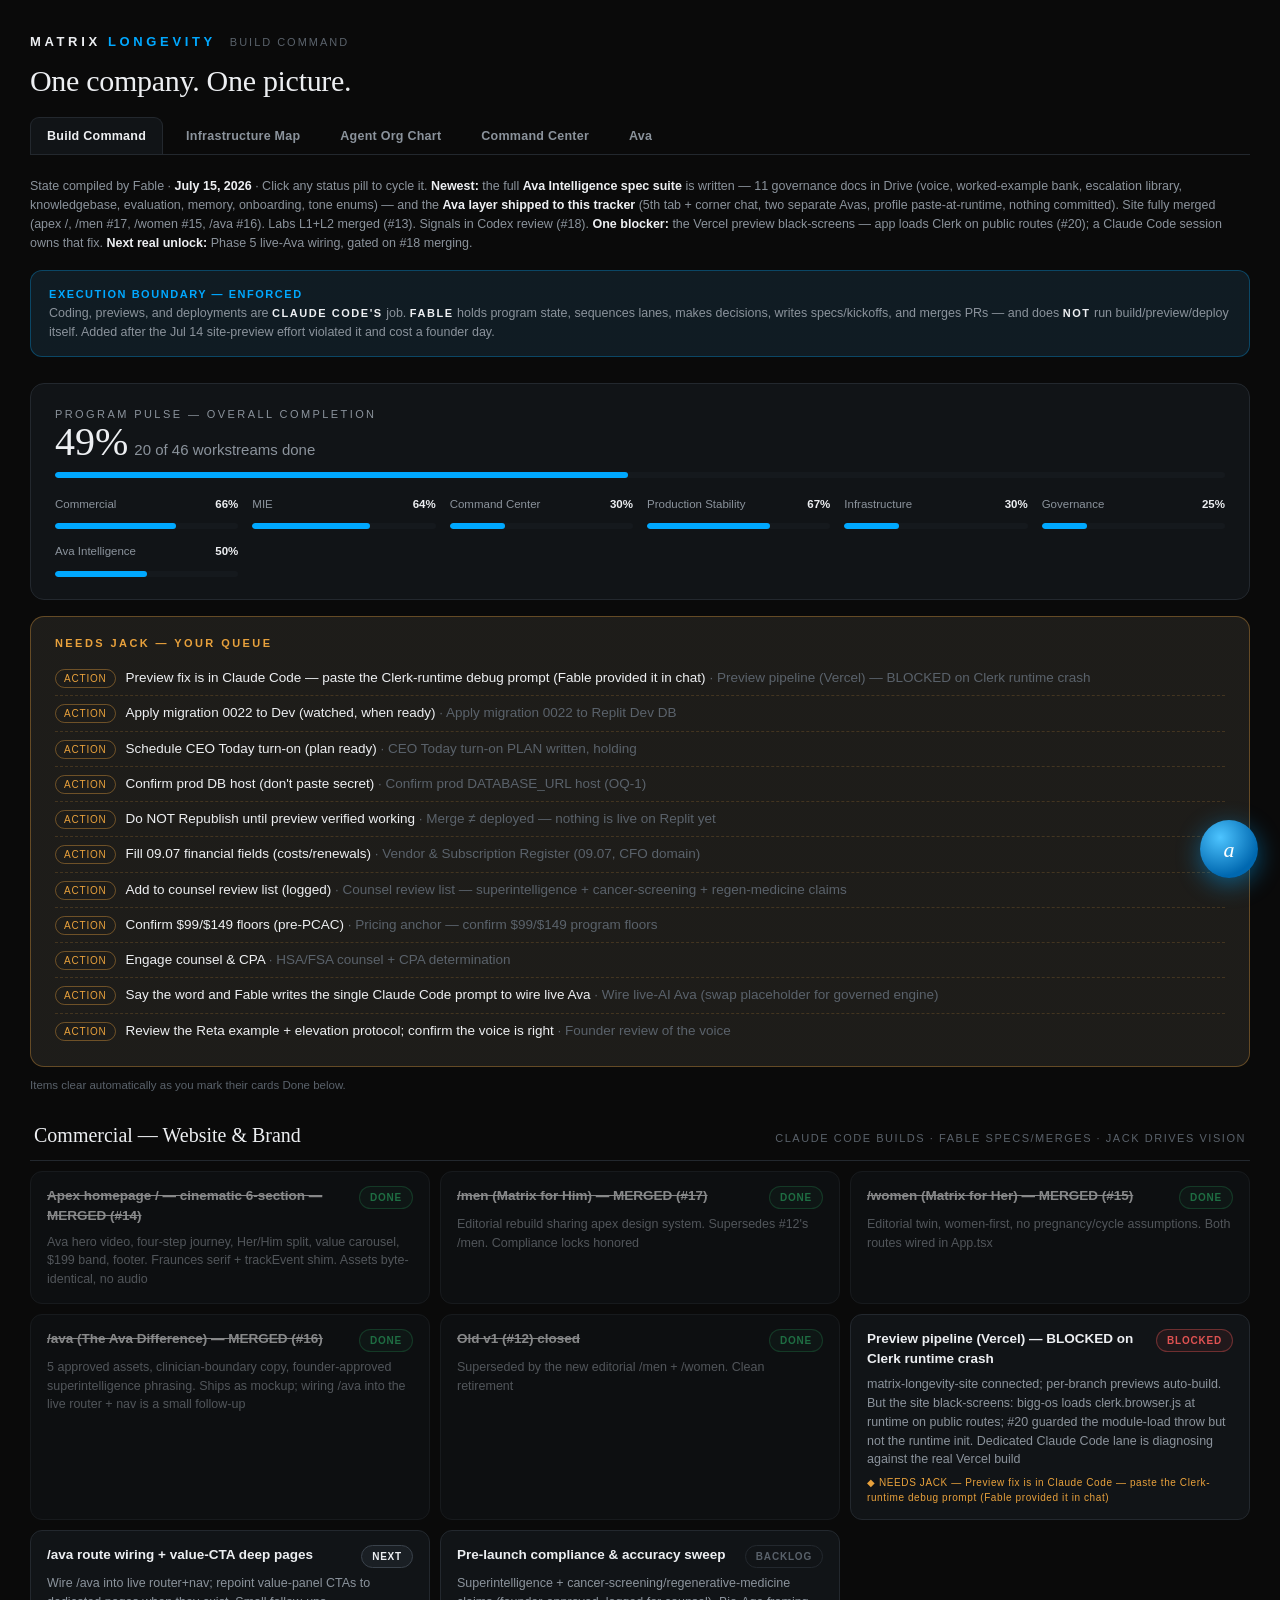
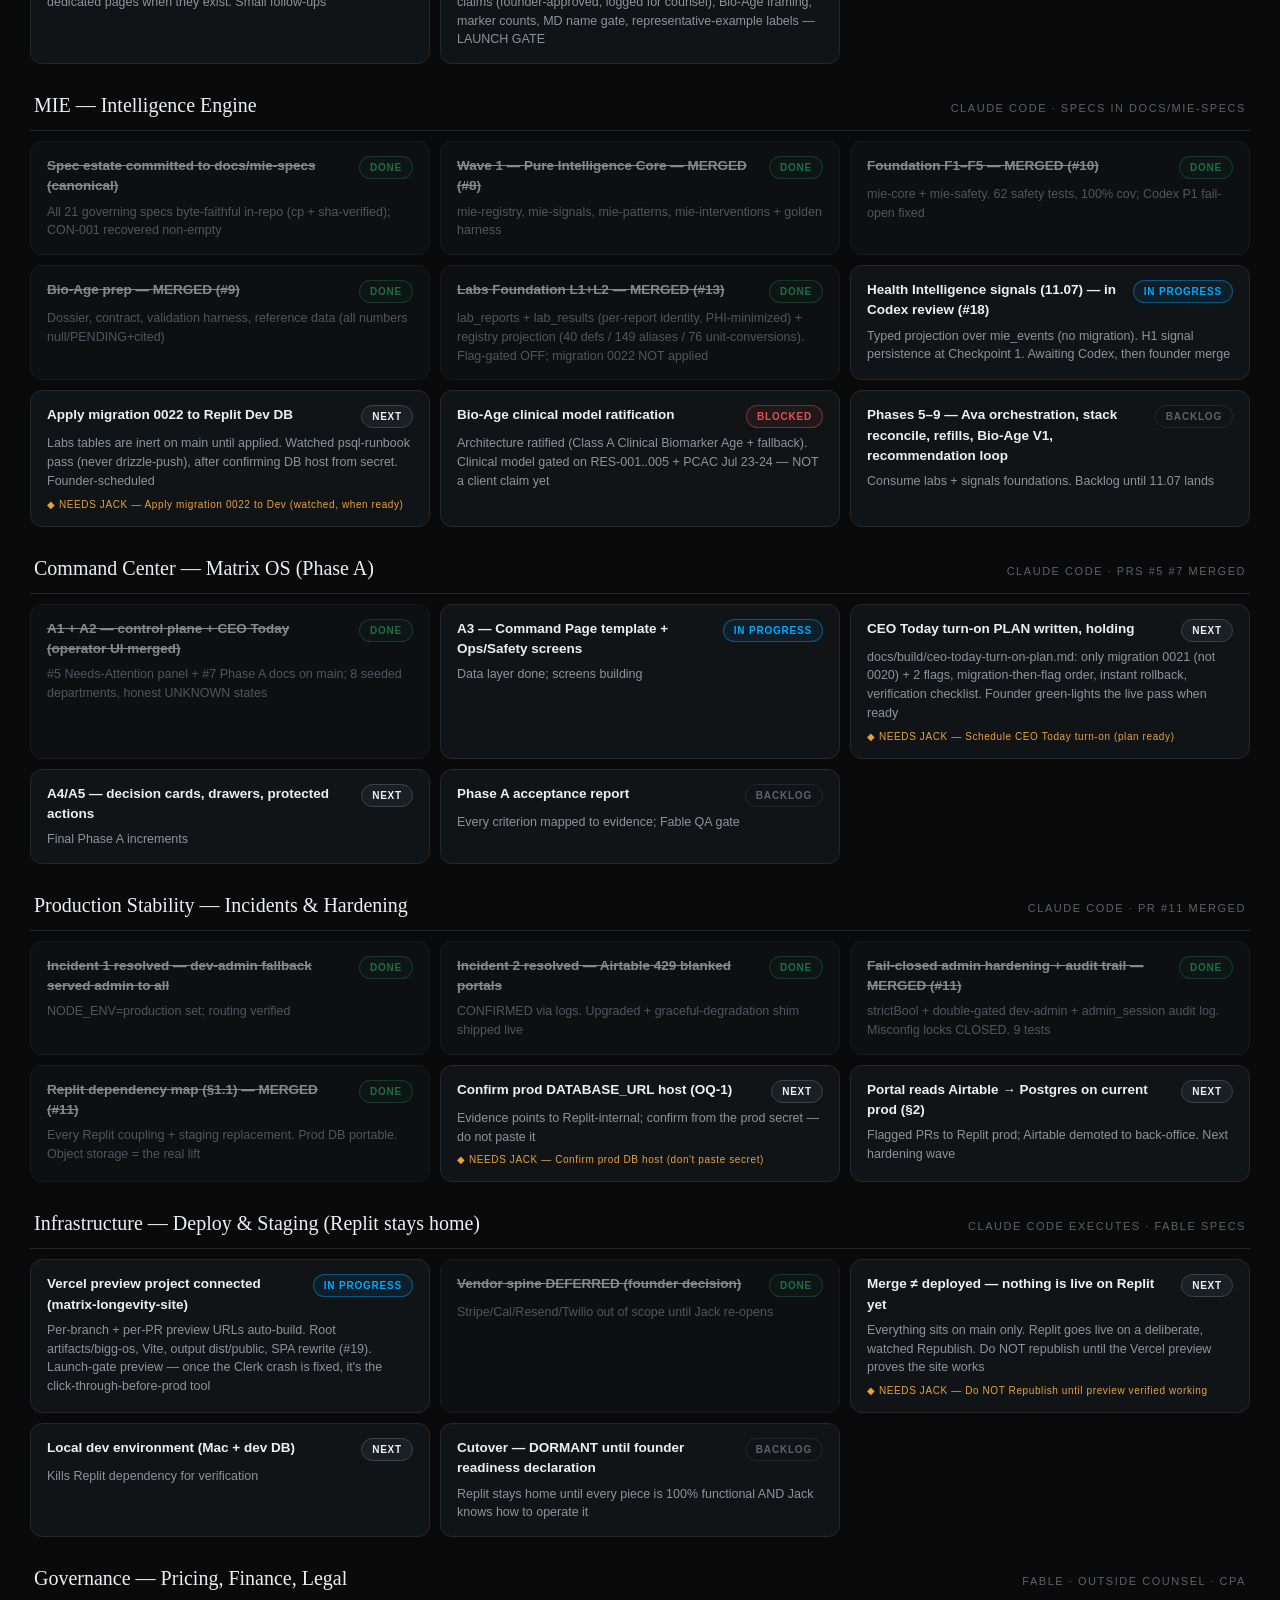
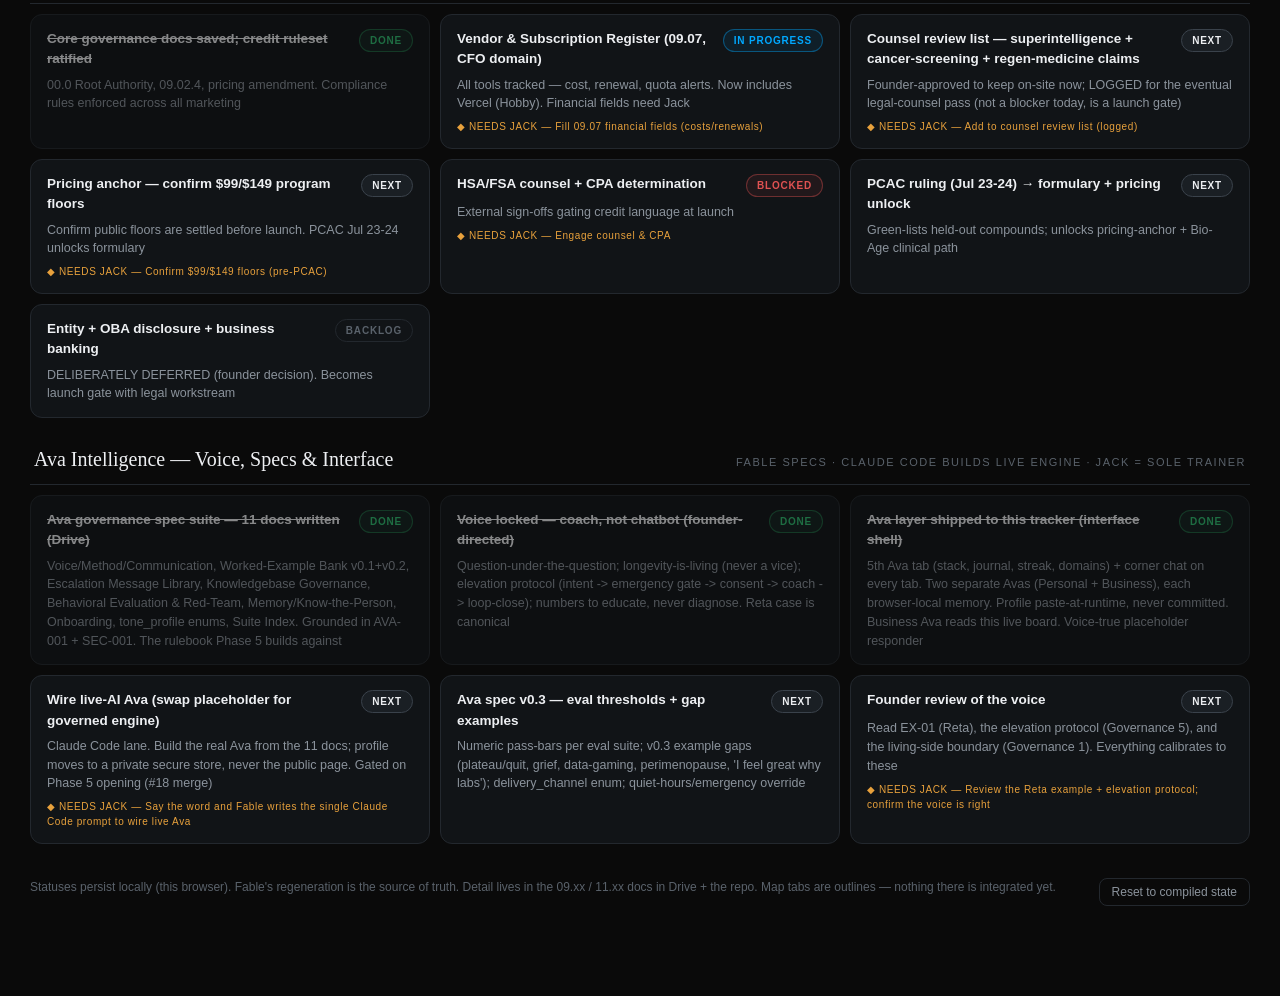
==== index.html @ e7ae1526 "Status refresh: update meta line to July 15 (Ava suite + Ava layer shipped, preview blocker, next un" ====
<!DOCTYPE html>
<html lang="en">
<head>
<meta charset="UTF-8">
<meta name="viewport" content="width=device-width, initial-scale=1.0">
<title>Matrix — Build Command</title>
<style>
  :root{
    --bg:#0A0A0A; --card:#111417; --card2:#15191d; --line:#23282e;
    --ink:#EDEFF2; --dim:#8B939C; --faint:#5A626B;
    --blue:#00A8FF; --green:#2FBF71; --amber:#E8A13C; --red:#E05252; --violet:#9B8CFF;
  }
  *{margin:0;padding:0;box-sizing:border-box}
  body{background:var(--bg);color:var(--ink);font-family:'Inter',-apple-system,'Helvetica Neue',sans-serif;font-size:14px;line-height:1.5;padding:32px 24px 90px}
  .wrap{max-width:1220px;margin:0 auto}
  .brand{display:flex;align-items:baseline;gap:14px;margin-bottom:6px}
  .brand .logo{font-weight:700;letter-spacing:.28em;font-size:13px}
  .brand .logo span{color:var(--blue)}
  .brand .sub{color:var(--faint);font-size:11px;letter-spacing:.18em;text-transform:uppercase}
  h1{font-family:Georgia,'Times New Roman',serif;font-weight:400;font-size:30px;letter-spacing:-.01em;margin:6px 0 14px}
  .tabs{display:flex;gap:6px;border-bottom:1px solid var(--line);margin-bottom:22px;flex-wrap:wrap}
  .tab{cursor:pointer;padding:9px 16px;font-size:12.5px;font-weight:600;letter-spacing:.02em;color:var(--dim);border:1px solid transparent;border-bottom:none;border-radius:9px 9px 0 0;user-select:none}
  .tab:hover{color:var(--ink)}
  .tab.active{color:var(--ink);background:var(--card);border-color:var(--line)}
  .view{display:none}
  .view.active{display:block}
  /* ---- build command (original) ---- */
  .meta{color:var(--dim);font-size:12.5px;margin-bottom:18px}
  .meta b{color:var(--ink);font-weight:600}
  .rule{background:linear-gradient(0deg,rgba(0,168,255,.05),rgba(0,168,255,.05)),var(--card);border:1px solid rgba(0,168,255,.3);border-radius:12px;padding:14px 18px;margin-bottom:26px;font-size:12.5px;color:var(--dim)}
  .rule b{color:var(--blue);text-transform:uppercase;letter-spacing:.14em;font-size:11px}
  .pulse{background:var(--card);border:1px solid var(--line);border-radius:14px;padding:22px 24px;margin-bottom:16px}
  .pulse-label{font-size:11px;letter-spacing:.22em;text-transform:uppercase;color:var(--dim)}
  .pulse-pct{font-family:Georgia,serif;font-size:40px;line-height:1}
  .pulse-pct small{font-size:15px;color:var(--dim);font-family:'Inter',sans-serif;margin-left:6px}
  .bar{height:6px;background:var(--card2);border-radius:99px;overflow:hidden;margin-top:10px}
  .bar i{display:block;height:100%;background:var(--blue);border-radius:99px;transition:width .5s ease}
  .lanebars{display:grid;grid-template-columns:repeat(auto-fit,minmax(160px,1fr));gap:14px;margin-top:18px}
  .lanebar .nm{font-size:11.5px;color:var(--dim);margin-bottom:6px;display:flex;justify-content:space-between}
  .lanebar .nm b{color:var(--ink);font-weight:600}
  .needs{background:linear-gradient(0deg,rgba(232,161,60,.06),rgba(232,161,60,.06)),var(--card);border:1px solid rgba(232,161,60,.35);border-radius:14px;padding:18px 24px;margin-bottom:28px}
  .needs h2{font-size:11px;letter-spacing:.22em;text-transform:uppercase;color:var(--amber);margin-bottom:10px}
  .needs ul{list-style:none}
  .needs li{padding:7px 0;border-bottom:1px dashed rgba(232,161,60,.18);display:flex;gap:10px;align-items:baseline;font-size:13.5px}
  .needs li:last-child{border-bottom:0}
  .needs li .tag{font-size:10px;letter-spacing:.08em;color:var(--amber);border:1px solid rgba(232,161,60,.4);border-radius:99px;padding:1px 8px;white-space:nowrap}
  .needs li.done-item{opacity:.35;text-decoration:line-through}
  .lane{margin-bottom:26px}
  .lane-head{display:flex;justify-content:space-between;align-items:baseline;padding:0 4px 10px;border-bottom:1px solid var(--line);margin-bottom:10px}
  .lane-head h2{font-family:Georgia,serif;font-weight:400;font-size:20px}
  .lane-head .own{font-size:11px;letter-spacing:.14em;text-transform:uppercase;color:var(--faint)}
  .items{display:grid;grid-template-columns:repeat(auto-fill,minmax(340px,1fr));gap:10px}
  .item{background:var(--card);border:1px solid var(--line);border-radius:12px;padding:14px 16px;display:flex;flex-direction:column;gap:6px;transition:border-color .2s}
  .item:hover{border-color:#2e353d}
  .item .row{display:flex;justify-content:space-between;gap:10px;align-items:flex-start}
  .item .t{font-weight:600;font-size:13.5px}
  .item .n{color:var(--dim);font-size:12.5px}
  .item.st-done{opacity:.55}
  .item.st-done .t{text-decoration:line-through}
  .pill{cursor:pointer;user-select:none;font-size:10px;font-weight:600;letter-spacing:.08em;text-transform:uppercase;border-radius:99px;padding:3px 10px;white-space:nowrap;border:1px solid transparent}
  .pill:hover{filter:brightness(1.25)}
  .p-done{color:var(--green);border-color:rgba(47,191,113,.4);background:rgba(47,191,113,.08)}
  .p-progress{color:var(--blue);border-color:rgba(0,168,255,.4);background:rgba(0,168,255,.08)}
  .p-blocked{color:var(--red);border-color:rgba(224,82,82,.4);background:rgba(224,82,82,.08)}
  .p-next{color:var(--ink);border-color:#3a424b;background:#1a1f24}
  .p-backlog{color:var(--faint);border-color:var(--line)}
  .jack{font-size:10px;color:var(--amber);letter-spacing:.06em}
  .hint{color:var(--faint);font-size:11.5px;margin:-18px 0 26px}
  /* ---- map tabs (node/org/cc) ---- */
  .legend{display:flex;gap:16px;flex-wrap:wrap;font-size:11px;color:var(--dim);margin-bottom:20px}
  .legend span{display:inline-flex;align-items:center;gap:6px}
  .dot{width:9px;height:9px;border-radius:99px;display:inline-block}
  .d-built{background:var(--green)} .d-progress{background:var(--blue)} .d-spec{background:var(--amber)} .d-planned{background:var(--faint)}
  .intro{color:var(--dim);font-size:12.5px;margin-bottom:20px;max-width:900px}
  .intro b{color:var(--ink)}
  .section{margin-bottom:26px}
  .section > h2{font-family:Georgia,serif;font-weight:400;font-size:18px;padding:0 2px 8px;border-bottom:1px solid var(--line);margin-bottom:12px;display:flex;justify-content:space-between;align-items:baseline}
  .section > h2 .cap{font-size:10.5px;letter-spacing:.16em;text-transform:uppercase;color:var(--faint);font-family:'Inter',sans-serif}
  .grid{display:grid;gap:10px}
  .g2{grid-template-columns:repeat(auto-fill,minmax(260px,1fr))}
  .g3{grid-template-columns:repeat(auto-fill,minmax(200px,1fr))}
  .g4{grid-template-columns:repeat(auto-fill,minmax(160px,1fr))}
  .node{background:var(--card);border:1px solid var(--line);border-radius:11px;padding:13px 15px;cursor:pointer;transition:border-color .15s,transform .05s;position:relative}
  .node:hover{border-color:#39424c}
  .node:active{transform:translateY(1px)}
  .node .nt{font-weight:600;font-size:13px;padding-right:16px}
  .node .nd{color:var(--dim);font-size:11.5px;margin-top:3px}
  .node .st{position:absolute;top:13px;right:13px;width:9px;height:9px;border-radius:99px}
  .node.b-built{border-left:3px solid var(--green)}
  .node.b-progress{border-left:3px solid var(--blue)}
  .node.b-spec{border-left:3px solid var(--amber)}
  .node.b-planned{border-left:3px solid var(--faint)}
  .flowarrow{text-align:center;color:var(--faint);font-size:18px;margin:2px 0 10px}
  .org-top{display:flex;flex-direction:column;align-items:center;gap:8px;margin-bottom:8px}
  .org-cols{display:grid;grid-template-columns:repeat(auto-fill,minmax(210px,1fr));gap:12px;margin-top:12px}
  .org-col{background:var(--card2);border:1px solid var(--line);border-radius:12px;padding:12px}
  .org-col h3{font-size:11px;letter-spacing:.12em;text-transform:uppercase;color:var(--blue);margin-bottom:10px;font-weight:700}
  .org-col .node{background:var(--card);margin-bottom:7px;padding:9px 11px}
  .org-col .node .nt{font-size:12px}
  .lead{border:1px solid rgba(0,168,255,.3) !important}
  .cc-grid{display:grid;grid-template-columns:repeat(auto-fill,minmax(280px,1fr));gap:12px}
  .cc-card{background:var(--card);border:1px solid var(--line);border-radius:12px;padding:16px;cursor:pointer;transition:border-color .15s}
  .cc-card:hover{border-color:#39424c}
  .cc-card h3{font-size:14px;font-weight:700;display:flex;justify-content:space-between;align-items:center}
  .cc-card .purpose{color:var(--dim);font-size:12px;margin:8px 0 10px}
  .cc-card ul{list-style:none;font-size:11.5px;color:var(--faint)}
  .cc-card li{padding:2px 0;padding-left:12px;position:relative}
  .cc-card li:before{content:"\203A";position:absolute;left:0;color:var(--blue)}
  .badge{font-size:9px;font-weight:700;letter-spacing:.06em;text-transform:uppercase;border-radius:99px;padding:2px 8px;white-space:nowrap}
  .bg-built{color:var(--green);background:rgba(47,191,113,.1);border:1px solid rgba(47,191,113,.35)}
  .bg-progress{color:var(--blue);background:rgba(0,168,255,.1);border:1px solid rgba(0,168,255,.35)}
  .bg-spec{color:var(--amber);background:rgba(232,161,60,.1);border:1px solid rgba(232,161,60,.35)}
  .bg-planned{color:var(--faint);background:transparent;border:1px solid var(--line)}
  .scrim{position:fixed;inset:0;background:rgba(0,0,0,.55);opacity:0;pointer-events:none;transition:opacity .2s;z-index:40}
  .scrim.open{opacity:1;pointer-events:auto}
  .drawer{position:fixed;top:0;right:0;height:100%;width:min(460px,92vw);background:#0e1216;border-left:1px solid var(--line);transform:translateX(100%);transition:transform .22s ease;z-index:50;padding:26px 26px 40px;overflow-y:auto}
  .drawer.open{transform:translateX(0)}
  .drawer .close{position:absolute;top:18px;right:20px;cursor:pointer;color:var(--dim);font-size:20px}
  .drawer .close:hover{color:var(--ink)}
  .drawer .dtitle{font-family:Georgia,serif;font-size:22px;margin:2px 0 10px;padding-right:30px}
  .drawer .drow{margin:14px 0}
  .drawer .dlabel{font-size:10px;letter-spacing:.16em;text-transform:uppercase;color:var(--faint);margin-bottom:4px}
  .drawer .dval{font-size:13px;color:var(--ink)}
  .drawer .dval.dim{color:var(--dim)}
  .foot{margin-top:34px;color:var(--faint);font-size:12px;display:flex;justify-content:space-between;flex-wrap:wrap;gap:10px}
  .foot button{background:none;border:1px solid var(--line);color:var(--dim);border-radius:8px;padding:6px 12px;cursor:pointer;font-size:12px}
  .foot button:hover{border-color:var(--red);color:var(--red)}
  @media (max-width:640px){ .items{grid-template-columns:1fr} h1{font-size:24px} .pulse-pct{font-size:30px} .tab{padding:8px 11px} }
  /* ================= AVA LAYER ================= */
  /* ava tab dashboard */
  .ava-wrap{max-width:1000px}
  .ava-hero{display:flex;gap:18px;align-items:center;background:linear-gradient(120deg,rgba(0,168,255,.08),rgba(155,140,255,.05)),var(--card);border:1px solid var(--line);border-radius:16px;padding:20px 22px;margin-bottom:18px}
  .ava-orb{width:56px;height:56px;border-radius:50%;background:radial-gradient(circle at 35% 30%,#4dc4ff,#0068b0 70%);box-shadow:0 0 24px rgba(0,168,255,.4);flex:0 0 auto;position:relative}
  .ava-orb:after{content:"";position:absolute;inset:0;border-radius:50%;box-shadow:inset 0 0 12px rgba(255,255,255,.35)}
  .ava-hero h2{font-family:Georgia,serif;font-weight:400;font-size:22px;margin-bottom:2px}
  .ava-hero p{color:var(--dim);font-size:12.5px;max-width:640px}
  .ava-modeswitch{display:inline-flex;background:var(--card2);border:1px solid var(--line);border-radius:99px;padding:3px;margin-bottom:20px}
  .ava-modeswitch button{background:none;border:0;color:var(--dim);font-size:12px;font-weight:600;padding:6px 16px;border-radius:99px;cursor:pointer;letter-spacing:.02em}
  .ava-modeswitch button.on{background:var(--blue);color:#04121c}
  .ava-modeswitch button.on.biz{background:var(--violet);color:#0d0a1f}
  .ava-grid{display:grid;grid-template-columns:1.3fr 1fr;gap:16px}
  @media (max-width:820px){.ava-grid{grid-template-columns:1fr}}
  .ava-card{background:var(--card);border:1px solid var(--line);border-radius:14px;padding:18px}
  .ava-card h3{font-size:11px;letter-spacing:.18em;text-transform:uppercase;color:var(--dim);margin-bottom:12px;display:flex;justify-content:space-between;align-items:center}
  .ava-card h3 button{background:none;border:1px solid var(--line);color:var(--dim);border-radius:7px;padding:3px 9px;font-size:10.5px;cursor:pointer}
  .ava-card h3 button:hover{border-color:var(--blue);color:var(--blue)}
  .stacklist{list-style:none;display:flex;flex-direction:column;gap:7px}
  .stacklist li{display:flex;justify-content:space-between;gap:10px;font-size:12.5px;padding:8px 10px;background:var(--card2);border-radius:8px}
  .stacklist li .nm{font-weight:600}
  .stacklist li .dz{color:var(--dim);font-size:11.5px}
  .emptyhint{color:var(--faint);font-size:12px;line-height:1.6}
  .domrow{display:flex;align-items:center;gap:10px;margin-bottom:9px}
  .domrow .dn{width:96px;font-size:11.5px;color:var(--dim)}
  .domrow .db{flex:1;height:7px;background:var(--card2);border-radius:99px;overflow:hidden}
  .domrow .db i{display:block;height:100%;border-radius:99px;background:linear-gradient(90deg,#00A8FF,#2FBF71)}
  .domrow .dv{width:34px;text-align:right;font-size:11px;color:var(--ink)}
  .streakwrap{display:flex;gap:8px;flex-wrap:wrap;margin-top:4px}
  .streakday{width:30px;height:30px;border-radius:8px;background:var(--card2);border:1px solid var(--line);display:flex;align-items:center;justify-content:center;font-size:10px;color:var(--faint);cursor:pointer;user-select:none}
  .streakday.hit{background:rgba(47,191,113,.18);border-color:rgba(47,191,113,.5);color:var(--green)}
  .timeline{list-style:none;display:flex;flex-direction:column;gap:0}
  .timeline li{padding:9px 0;border-bottom:1px dashed var(--line);font-size:12.5px;display:flex;gap:10px}
  .timeline li:last-child{border-bottom:0}
  .timeline li .tt{color:var(--faint);font-size:10.5px;white-space:nowrap;padding-top:2px;min-width:52px}
  .ava-note{background:linear-gradient(0deg,rgba(232,161,60,.06),rgba(232,161,60,.06)),var(--card);border:1px solid rgba(232,161,60,.3);border-radius:12px;padding:13px 16px;font-size:12px;color:var(--dim);margin-bottom:18px}
  .ava-note b{color:var(--amber);text-transform:uppercase;letter-spacing:.12em;font-size:10.5px}
  /* corner launcher + chat */
  .ava-fab{position:fixed;bottom:22px;right:22px;width:58px;height:58px;border-radius:50%;background:radial-gradient(circle at 35% 30%,#4dc4ff,#0068b0 70%);box-shadow:0 6px 24px rgba(0,168,255,.45);cursor:pointer;z-index:60;display:flex;align-items:center;justify-content:center;transition:transform .15s}
  .ava-fab:hover{transform:scale(1.06)}
  .ava-fab span{font-family:Georgia,serif;font-size:22px;color:#fff;font-style:italic}
  .ava-chat{position:fixed;bottom:92px;right:22px;width:min(400px,94vw);height:min(620px,80vh);background:#0e1216;border:1px solid var(--line);border-radius:16px;z-index:61;display:none;flex-direction:column;overflow:hidden;box-shadow:0 20px 60px rgba(0,0,0,.5)}
  .ava-chat.open{display:flex}
  .ava-chat-head{padding:13px 16px;border-bottom:1px solid var(--line);display:flex;align-items:center;gap:10px}
  .ava-chat-head .co{width:30px;height:30px;border-radius:50%;background:radial-gradient(circle at 35% 30%,#4dc4ff,#0068b0 70%);flex:0 0 auto}
  .ava-chat-head .ct{flex:1}
  .ava-chat-head .ct b{font-size:13px}
  .ava-chat-head .ct .cs{font-size:10.5px;color:var(--faint)}
  .ava-chat-head .cx{cursor:pointer;color:var(--dim);font-size:18px}
  .ava-chat-mode{display:flex;border-bottom:1px solid var(--line)}
  .ava-chat-mode button{flex:1;background:none;border:0;color:var(--dim);font-size:11px;font-weight:600;padding:8px;cursor:pointer;border-bottom:2px solid transparent}
  .ava-chat-mode button.on{color:var(--blue);border-bottom-color:var(--blue)}
  .ava-chat-mode button.on.biz{color:var(--violet);border-bottom-color:var(--violet)}
  .ava-msgs{flex:1;overflow-y:auto;padding:16px;display:flex;flex-direction:column;gap:12px}
  .msg{max-width:85%;padding:10px 13px;border-radius:13px;font-size:13px;line-height:1.5;white-space:pre-wrap}
  .msg.ava{background:var(--card);border:1px solid var(--line);align-self:flex-start;border-bottom-left-radius:4px}
  .msg.me{background:var(--blue);color:#04121c;align-self:flex-end;border-bottom-right-radius:4px}
  .msg.biz.ava{border-color:rgba(155,140,255,.3)}
  .ava-input{border-top:1px solid var(--line);padding:12px;display:flex;gap:8px}
  .ava-input textarea{flex:1;background:var(--card2);border:1px solid var(--line);border-radius:10px;color:var(--ink);font-family:inherit;font-size:13px;padding:9px 11px;resize:none;height:40px;max-height:120px}
  .ava-input textarea:focus{outline:none;border-color:var(--blue)}
  .ava-input button{background:var(--blue);color:#04121c;border:0;border-radius:10px;padding:0 16px;font-weight:600;cursor:pointer;font-size:13px}
  .ava-chat.biz .ava-input button{background:var(--violet);color:#0d0a1f}
  /* profile modal */
  .pmodal{position:fixed;inset:0;background:rgba(0,0,0,.6);z-index:70;display:none;align-items:center;justify-content:center;padding:20px}
  .pmodal.open{display:flex}
  .pmodal .box{background:#0e1216;border:1px solid var(--line);border-radius:16px;width:min(560px,96vw);max-height:88vh;overflow-y:auto;padding:24px}
  .pmodal h3{font-family:Georgia,serif;font-weight:400;font-size:20px;margin-bottom:6px}
  .pmodal p{color:var(--dim);font-size:12.5px;margin-bottom:14px}
  .pmodal textarea{width:100%;height:200px;background:var(--card2);border:1px solid var(--line);border-radius:10px;color:var(--ink);font-family:inherit;font-size:12.5px;padding:12px;resize:vertical}
  .pmodal textarea:focus{outline:none;border-color:var(--blue)}
  .pmodal .prow{display:flex;gap:8px;justify-content:flex-end;margin-top:14px}
  .pmodal .prow button{border-radius:9px;padding:8px 16px;font-size:12.5px;font-weight:600;cursor:pointer;border:1px solid var(--line);background:none;color:var(--dim)}
  .pmodal .prow button.save{background:var(--blue);color:#04121c;border-color:var(--blue)}
  .privacy{font-size:11px;color:var(--faint);margin-top:10px;line-height:1.5}
</style>
</head>
<body>
<div class="wrap">
  <div class="brand"><div class="logo">MATRIX <span>LONGEVITY</span></div><div class="sub">Build Command</div></div>
  <h1>One company. One picture.</h1>

  <div class="tabs">
    <div class="tab active" data-tab="build">Build Command</div>
    <div class="tab" data-tab="infra">Infrastructure Map</div>
    <div class="tab" data-tab="org">Agent Org Chart</div>
    <div class="tab" data-tab="cc">Command Center</div>
    <div class="tab" data-tab="ava">Ava</div>
  </div>

  <div class="legend" id="maplegend" style="display:none">
    <span><i class="dot d-built"></i> Built / Merged</span>
    <span><i class="dot d-progress"></i> In Progress</span>
    <span><i class="dot d-spec"></i> Spec'd, not built</span>
    <span><i class="dot d-planned"></i> Planned / Not started</span>
    <span style="color:var(--faint)">· click any box for detail</span>
  </div>

  <div class="view active" id="view-build">
    <div class="meta">State compiled by Fable · <b>July 15, 2026</b> · Click any status pill to cycle it. <b>Newest:</b> the full <b>Ava Intelligence spec suite</b> is written &#8212; 11 governance docs in Drive (voice, worked-example bank, escalation library, knowledgebase, evaluation, memory, onboarding, tone enums) &#8212; and the <b>Ava layer shipped to this tracker</b> (5th tab + corner chat, two separate Avas, profile paste-at-runtime, nothing committed). Site fully merged (apex /, /men #17, /women #15, /ava #16). Labs L1+L2 merged (#13). Signals in Codex review (#18). <b>One blocker:</b> the Vercel preview black-screens &#8212; app loads Clerk on public routes (#20); a Claude Code session owns that fix. <b>Next real unlock:</b> Phase 5 live-Ava wiring, gated on #18 merging.</div>

    <div class="rule"><b>Execution boundary &#8212; enforced</b><br>Coding, previews, and deployments are <b style="color:var(--ink)">Claude Code's</b> job. <b style="color:var(--ink)">Fable</b> holds program state, sequences lanes, makes decisions, writes specs/kickoffs, and merges PRs &#8212; and does <b style="color:var(--ink)">not</b> run build/preview/deploy itself. Added after the Jul 14 site-preview effort violated it and cost a founder day.</div>

    <div class="pulse">
      <div class="pulse-label">Program Pulse — Overall Completion</div>
      <div class="pulse-pct"><span id="pct">0</span>%<small id="counts"></small></div>
      <div class="bar"><i id="mainbar" style="width:0%"></i></div>
      <div class="lanebars" id="lanebars"></div>
    </div>

    <div class="needs">
      <h2>Needs Jack — your queue</h2>
      <ul id="needslist"></ul>
    </div>
    <div class="hint">Items clear automatically as you mark their cards Done below.</div>

    <div id="lanes"></div>
  </div>

  <div class="view" id="view-infra">
    <div class="intro">The Matrix Intelligence Engine, layer by layer. <b>Green = real and merged today.</b> The Data &amp; Infrastructure Foundation is built; the engine layers and modules light up as each build wave lands. Click any box for what it is, its status, and the PR/spec that governs it.</div>
    <div id="inframount"></div>
  </div>

  <div class="view" id="view-org">
    <div class="intro">The full agent hierarchy — Jack &#8594; Ava-CEO &#8594; domain agents &#8594; sub-agents — exactly as designed. <b>Almost none of the agents exist yet;</b> this is the target org. Where a foundation exists (labs, safety, command center), the box is marked accordingly. Everything else is Planned. Click any role for its charter and status.</div>
    <div id="orgmount"></div>
  </div>

  <div class="view" id="view-cc">
    <div class="intro">The planned Command Center views (BUILD-001 Phase 2). This is the <b>mock/goal gallery</b> — where we refine what each view should surface before it's built. Click a view to see its intended contents and status; we adjust these together.</div>
    <div id="ccmount"></div>
  </div>

  <div class="view" id="view-ava">
    <div class="ava-wrap">
      <div class="ava-hero">
        <div class="ava-orb"></div>
        <div>
          <h2 id="avaHeroHi">Hi — I'm Ava.</h2>
          <p id="avaHeroSub">Your longevity concierge and your business chief of staff — two separate minds, one interface. Paste in what you're taking and who you are, and I'll start tracking with you. Talk to me any time from the button in the corner.</p>
        </div>
      </div>

      <div class="ava-modeswitch" id="avaTabMode">
        <button class="on" data-m="personal" onclick="setAvaMode('personal')">Personal Ava</button>
        <button data-m="biz" onclick="setAvaMode('biz')">Business Ava</button>
      </div>

      <div class="ava-note"><b>Preview shell</b> &nbsp; This is the Ava interface, wired to a local voice preview so you can feel the shape of her. Live AI (the real governed Ava from the nine spec docs) is the next step and gets wired in Claude Code. <b style="color:var(--green)">Nothing you enter here is saved to the internet</b> — your profile and chats live only in this browser and are never committed to the repo.</div>

      <div class="ava-grid">
        <div>
          <div class="ava-card">
            <h3>My Stack <button onclick="openProfile()">Edit profile</button></h3>
            <ul class="stacklist" id="avaStack"></ul>
          </div>
          <div class="ava-card" style="margin-top:16px">
            <h3>Ava's Journal</h3>
            <ul class="timeline" id="avaJournal"></ul>
          </div>
        </div>
        <div>
          <div class="ava-card">
            <h3>This Week <span id="streakLabel" style="color:var(--faint);font-size:10px">morning walk</span></h3>
            <div class="streakwrap" id="avaStreak"></div>
            <div class="emptyhint" style="margin-top:10px">Tap a day when you get your morning sunlight walk in. Ava's watching the streak, not judging the gaps.</div>
          </div>
          <div class="ava-card" style="margin-top:16px">
            <h3>Healthspan Domains <span style="color:var(--faint);font-size:10px">illustrative</span></h3>
            <div id="avaDomains"></div>
            <div class="emptyhint" style="margin-top:8px">Placeholder shape — real domain scores come from the MIE engine (labs + signals) once Phase 5 is live.</div>
          </div>
        </div>
      </div>
    </div>
  </div>

  <div class="foot">
    <div>Statuses persist locally (this browser). Fable's regeneration is the source of truth. Detail lives in the 09.xx / 11.xx docs in Drive + the repo. Map tabs are outlines — nothing there is integrated yet.</div>
    <button onclick="if(confirm('Reset Build Command statuses to Fable\'s compiled state?')){localStorage.removeItem('mxbuild4');location.reload()}">Reset to compiled state</button>
  </div>
</div>

<div class="scrim" id="scrim" onclick="closeDrawer()"></div>
<div class="drawer" id="drawer">
  <div class="close" onclick="closeDrawer()">&times;</div>
  <div id="drawerbody"></div>
</div>

<!-- Ava corner launcher + chat -->
<div class="ava-fab" id="avaFab" onclick="toggleChat()"><span>a</span></div>
<div class="ava-chat" id="avaChat">
  <div class="ava-chat-head">
    <div class="co"></div>
    <div class="ct"><b>Ava</b><div class="cs" id="avaChatStatus">Personal · preview</div></div>
    <div class="cx" onclick="toggleChat()">&times;</div>
  </div>
  <div class="ava-chat-mode" id="avaChatMode">
    <button class="on" data-m="personal" onclick="setAvaMode('personal')">Personal</button>
    <button data-m="biz" onclick="setAvaMode('biz')">Business</button>
  </div>
  <div class="ava-msgs" id="avaMsgs"></div>
  <div class="ava-input">
    <textarea id="avaText" placeholder="Talk to Ava…" onkeydown="if(event.key==='Enter'&&!event.shiftKey){event.preventDefault();sendAva()}"></textarea>
    <button onclick="sendAva()">Send</button>
  </div>
</div>

<!-- Profile paste modal -->
<div class="pmodal" id="pmodal">
  <div class="box">
    <h3>Tell Ava about you</h3>
    <p>Paste anything — your current stack (peptides, meds, supplements with doses), your goals in your own words, your life (family, work, travel), how you're feeling. The more real, the better she tracks. Free text is fine; she'll read it.</p>
    <textarea id="profileText" placeholder="e.g. 5'11, 190lb, 41. Currently: retatrutide 4mg/wk, BPC-157 250mcg 2x/day, creatine 5g, vit D 5000iu. Goal: look and feel my best for my kids — not just the scale. Married, two young kids, travel ~1 week/month for work. Reta's been making me a bit lethargic. Sleep's been rough lately."></textarea>
    <div class="privacy">This stays in your browser only (localStorage). It is never sent anywhere or committed to GitHub. Clearing your browser data clears it. When live-AI Ava is wired in Claude Code, your profile will move to a private, secure store — never this public page.</div>
    <div class="prow">
      <button onclick="closeProfile()">Cancel</button>
      <button class="save" onclick="saveProfile()">Save to this browser</button>
    </div>
  </div>
</div>

<script>
/* ---------- tabs ---------- */
document.querySelectorAll('.tab').forEach(t=>t.onclick=()=>{
  document.querySelectorAll('.tab').forEach(x=>x.classList.remove('active'));
  document.querySelectorAll('.view').forEach(x=>x.classList.remove('active'));
  t.classList.add('active');
  document.getElementById('view-'+t.dataset.tab).classList.add('active');
  document.getElementById('maplegend').style.display = (t.dataset.tab==='build'||t.dataset.tab==='ava') ? 'none' : 'flex';
  if(t.dataset.tab==='ava') renderAvaTab();
});

/* ---------- shared drawer (map tabs) ---------- */
const SLBL={built:"Built / Merged",progress:"In Progress",spec:"Spec'd, not built",planned:"Planned / Not started"};
function openDrawer(o){
  document.getElementById('drawerbody').innerHTML =
    `<div class="dtitle">${o.t}</div>`+
    `<div class="drow"><div class="dlabel">Status</div><div class="dval"><span class="badge bg-${o.s}">${SLBL[o.s]}</span></div></div>`+
    `<div class="drow"><div class="dlabel">What it is</div><div class="dval dim">${o.what||'&#8212;'}</div></div>`+
    (o.gov?`<div class="drow"><div class="dlabel">Governed by / evidence</div><div class="dval dim">${o.gov}</div></div>`:'')+
    (o.deps?`<div class="drow"><div class="dlabel">Depends on</div><div class="dval dim">${o.deps}</div></div>`:'')+
    (o.note?`<div class="drow"><div class="dlabel">Note</div><div class="dval dim">${o.note}</div></div>`:'');
  document.getElementById('drawer').classList.add('open');
  document.getElementById('scrim').classList.add('open');
}
function closeDrawer(){document.getElementById('drawer').classList.remove('open');document.getElementById('scrim').classList.remove('open');}
function nodeEl(o){
  const d=document.createElement('div');
  d.className='node b-'+o.s;
  d.innerHTML=`<span class="st d-${o.s}"></span><div class="nt">${o.t}</div>`+(o.nd?`<div class="nd">${o.nd}</div>`:'');
  d.onclick=()=>openDrawer(o);
  return d;
}

/* ================= BUILD COMMAND (full lanes) ================= */
const DATA = [
 {lane:"Commercial — Website & Brand", owner:"Claude Code builds · Fable specs/merges · Jack drives vision", items:[
  {id:"c1",t:"Apex homepage / — cinematic 6-section — MERGED (#14)",n:"Ava hero video, four-step journey, Her/Him split, value carousel, $199 band, footer. Fraunces serif + trackEvent shim. Assets byte-identical, no audio",s:"done"},
  {id:"c2",t:"/men (Matrix for Him) — MERGED (#17)",n:"Editorial rebuild sharing apex design system. Supersedes #12's /men. Compliance locks honored",s:"done"},
  {id:"c3",t:"/women (Matrix for Her) — MERGED (#15)",n:"Editorial twin, women-first, no pregnancy/cycle assumptions. Both routes wired in App.tsx",s:"done"},
  {id:"c4",t:"/ava (The Ava Difference) — MERGED (#16)",n:"5 approved assets, clinician-boundary copy, founder-approved superintelligence phrasing. Ships as mockup; wiring /ava into the live router + nav is a small follow-up",s:"done"},
  {id:"c5",t:"Old v1 (#12) closed",n:"Superseded by the new editorial /men + /women. Clean retirement",s:"done"},
  {id:"c6",t:"Preview pipeline (Vercel) — BLOCKED on Clerk runtime crash",n:"matrix-longevity-site connected; per-branch previews auto-build. But the site black-screens: bigg-os loads clerk.browser.js at runtime on public routes; #20 guarded the module-load throw but not the runtime init. Dedicated Claude Code lane is diagnosing against the real Vercel build",s:"blocked",jack:"Preview fix is in Claude Code — paste the Clerk-runtime debug prompt (Fable provided it in chat)"},
  {id:"c7",t:"/ava route wiring + value-CTA deep pages",n:"Wire /ava into live router+nav; repoint value-panel CTAs to dedicated pages when they exist. Small follow-ups",s:"next"},
  {id:"c8",t:"Pre-launch compliance & accuracy sweep",n:"Superintelligence + cancer-screening/regenerative-medicine claims (founder-approved, logged for counsel), Bio-Age framing, marker counts, MD name gate, representative-example labels — LAUNCH GATE",s:"backlog"}
 ]},
 {lane:"MIE — Intelligence Engine", owner:"Claude Code · specs in docs/mie-specs", items:[
  {id:"m1",t:"Spec estate committed to docs/mie-specs (canonical)",n:"All 21 governing specs byte-faithful in-repo (cp + sha-verified); CON-001 recovered non-empty",s:"done"},
  {id:"m2",t:"Wave 1 — Pure Intelligence Core — MERGED (#8)",n:"mie-registry, mie-signals, mie-patterns, mie-interventions + golden harness",s:"done"},
  {id:"m3",t:"Foundation F1–F5 — MERGED (#10)",n:"mie-core + mie-safety. 62 safety tests, 100% cov; Codex P1 fail-open fixed",s:"done"},
  {id:"m4",t:"Bio-Age prep — MERGED (#9)",n:"Dossier, contract, validation harness, reference data (all numbers null/PENDING+cited)",s:"done"},
  {id:"m5",t:"Labs Foundation L1+L2 — MERGED (#13)",n:"lab_reports + lab_results (per-report identity, PHI-minimized) + registry projection (40 defs / 149 aliases / 76 unit-conversions). Flag-gated OFF; migration 0022 NOT applied",s:"done"},
  {id:"m6",t:"Health Intelligence signals (11.07) — in Codex review (#18)",n:"Typed projection over mie_events (no migration). H1 signal persistence at Checkpoint 1. Awaiting Codex, then founder merge",s:"progress"},
  {id:"m7",t:"Apply migration 0022 to Replit Dev DB",n:"Labs tables are inert on main until applied. Watched psql-runbook pass (never drizzle-push), after confirming DB host from secret. Founder-scheduled",s:"next",jack:"Apply migration 0022 to Dev (watched, when ready)"},
  {id:"m8",t:"Bio-Age clinical model ratification",n:"Architecture ratified (Class A Clinical Biomarker Age + fallback). Clinical model gated on RES-001..005 + PCAC Jul 23-24 — NOT a client claim yet",s:"blocked"},
  {id:"m9",t:"Phases 5–9 — Ava orchestration, stack reconcile, refills, Bio-Age V1, recommendation loop",n:"Consume labs + signals foundations. Backlog until 11.07 lands",s:"backlog"}
 ]},
 {lane:"Command Center — Matrix OS (Phase A)", owner:"Claude Code · PRs #5 #7 merged", items:[
  {id:"o1",t:"A1 + A2 — control plane + CEO Today (operator UI merged)",n:"#5 Needs-Attention panel + #7 Phase A docs on main; 8 seeded departments, honest UNKNOWN states",s:"done"},
  {id:"o2",t:"A3 — Command Page template + Ops/Safety screens",n:"Data layer done; screens building",s:"progress"},
  {id:"o3",t:"CEO Today turn-on PLAN written, holding",n:"docs/build/ceo-today-turn-on-plan.md: only migration 0021 (not 0020) + 2 flags, migration-then-flag order, instant rollback, verification checklist. Founder green-lights the live pass when ready",s:"next",jack:"Schedule CEO Today turn-on (plan ready)"},
  {id:"o4",t:"A4/A5 — decision cards, drawers, protected actions",n:"Final Phase A increments",s:"next"},
  {id:"o5",t:"Phase A acceptance report",n:"Every criterion mapped to evidence; Fable QA gate",s:"backlog"}
 ]},
 {lane:"Production Stability — Incidents & Hardening", owner:"Claude Code · PR #11 merged", items:[
  {id:"p1",t:"Incident 1 resolved — dev-admin fallback served admin to all",n:"NODE_ENV=production set; routing verified",s:"done"},
  {id:"p2",t:"Incident 2 resolved — Airtable 429 blanked portals",n:"CONFIRMED via logs. Upgraded + graceful-degradation shim shipped live",s:"done"},
  {id:"p3",t:"Fail-closed admin hardening + audit trail — MERGED (#11)",n:"strictBool + double-gated dev-admin + admin_session audit log. Misconfig locks CLOSED. 9 tests",s:"done"},
  {id:"p4",t:"Replit dependency map (§1.1) — MERGED (#11)",n:"Every Replit coupling + staging replacement. Prod DB portable. Object storage = the real lift",s:"done"},
  {id:"p5",t:"Confirm prod DATABASE_URL host (OQ-1)",n:"Evidence points to Replit-internal; confirm from the prod secret — do not paste it",s:"next",jack:"Confirm prod DB host (don't paste secret)"},
  {id:"p6",t:"Portal reads Airtable → Postgres on current prod (§2)",n:"Flagged PRs to Replit prod; Airtable demoted to back-office. Next hardening wave",s:"next"}
 ]},
 {lane:"Infrastructure — Deploy & Staging (Replit stays home)", owner:"Claude Code executes · Fable specs", items:[
  {id:"i1",t:"Vercel preview project connected (matrix-longevity-site)",n:"Per-branch + per-PR preview URLs auto-build. Root artifacts/bigg-os, Vite, output dist/public, SPA rewrite (#19). Launch-gate preview — once the Clerk crash is fixed, it's the click-through-before-prod tool",s:"progress"},
  {id:"i2",t:"Vendor spine DEFERRED (founder decision)",n:"Stripe/Cal/Resend/Twilio out of scope until Jack re-opens",s:"done"},
  {id:"i3",t:"Merge ≠ deployed — nothing is live on Replit yet",n:"Everything sits on main only. Replit goes live on a deliberate, watched Republish. Do NOT republish until the Vercel preview proves the site works",s:"next",jack:"Do NOT Republish until preview verified working"},
  {id:"i4",t:"Local dev environment (Mac + dev DB)",n:"Kills Replit dependency for verification",s:"next"},
  {id:"i5",t:"Cutover — DORMANT until founder readiness declaration",n:"Replit stays home until every piece is 100% functional AND Jack knows how to operate it",s:"backlog"}
 ]},
 {lane:"Governance — Pricing, Finance, Legal", owner:"Fable · outside counsel · CPA", items:[
  {id:"g1",t:"Core governance docs saved; credit ruleset ratified",n:"00.0 Root Authority, 09.02.4, pricing amendment. Compliance rules enforced across all marketing",s:"done"},
  {id:"g2",t:"Vendor & Subscription Register (09.07, CFO domain)",n:"All tools tracked — cost, renewal, quota alerts. Now includes Vercel (Hobby). Financial fields need Jack",s:"progress",jack:"Fill 09.07 financial fields (costs/renewals)"},
  {id:"g3",t:"Counsel review list — superintelligence + cancer-screening + regen-medicine claims",n:"Founder-approved to keep on-site now; LOGGED for the eventual legal-counsel pass (not a blocker today, is a launch gate)",s:"next",jack:"Add to counsel review list (logged)"},
  {id:"g4",t:"Pricing anchor — confirm $99/$149 program floors",n:"Confirm public floors are settled before launch. PCAC Jul 23-24 unlocks formulary",s:"next",jack:"Confirm $99/$149 floors (pre-PCAC)"},
  {id:"g5",t:"HSA/FSA counsel + CPA determination",n:"External sign-offs gating credit language at launch",s:"blocked",jack:"Engage counsel & CPA"},
  {id:"g6",t:"PCAC ruling (Jul 23-24) → formulary + pricing unlock",n:"Green-lists held-out compounds; unlocks pricing-anchor + Bio-Age clinical path",s:"next"},
  {id:"g7",t:"Entity + OBA disclosure + business banking",n:"DELIBERATELY DEFERRED (founder decision). Becomes launch gate with legal workstream",s:"backlog"}
 ]},
 {lane:"Ava Intelligence — Voice, Specs & Interface", owner:"Fable specs · Claude Code builds live engine · Jack = sole trainer", items:[
  {id:"a1",t:"Ava governance spec suite — 11 docs written (Drive)",n:"Voice/Method/Communication, Worked-Example Bank v0.1+v0.2, Escalation Message Library, Knowledgebase Governance, Behavioral Evaluation & Red-Team, Memory/Know-the-Person, Onboarding, tone_profile enums, Suite Index. Grounded in AVA-001 + SEC-001. The rulebook Phase 5 builds against",s:"done"},
  {id:"a2",t:"Voice locked — coach, not chatbot (founder-directed)",n:"Question-under-the-question; longevity-is-living (never a vice); elevation protocol (intent -> emergency gate -> consent -> coach -> loop-close); numbers to educate, never diagnose. Reta case is canonical",s:"done"},
  {id:"a3",t:"Ava layer shipped to this tracker (interface shell)",n:"5th Ava tab (stack, journal, streak, domains) + corner chat on every tab. Two separate Avas (Personal + Business), each browser-local memory. Profile paste-at-runtime, never committed. Business Ava reads this live board. Voice-true placeholder responder",s:"done"},
  {id:"a4",t:"Wire live-AI Ava (swap placeholder for governed engine)",n:"Claude Code lane. Build the real Ava from the 11 docs; profile moves to a private secure store, never the public page. Gated on Phase 5 opening (#18 merge)",s:"next",jack:"Say the word and Fable writes the single Claude Code prompt to wire live Ava"},
  {id:"a5",t:"Ava spec v0.3 — eval thresholds + gap examples",n:"Numeric pass-bars per eval suite; v0.3 example gaps (plateau/quit, grief, data-gaming, perimenopause, 'I feel great why labs'); delivery_channel enum; quiet-hours/emergency override",s:"next"},
  {id:"a6",t:"Founder review of the voice",n:"Read EX-01 (Reta), the elevation protocol (Governance 5), and the living-side boundary (Governance 1). Everything calibrates to these",s:"next",jack:"Review the Reta example + elevation protocol; confirm the voice is right"}
 ]}
];
const ORDER=["backlog","next","progress","blocked","done"];
const LBL={done:"Done",progress:"In Progress",blocked:"Blocked",next:"Next",backlog:"Backlog"};
const CLS={done:"p-done",progress:"p-progress",blocked:"p-blocked",next:"p-next",backlog:"p-backlog"};
const WEIGHT={done:1,progress:.5,blocked:.25,next:0,backlog:0};
let saved={}; try{saved=JSON.parse(localStorage.getItem("mxbuild4")||"{}")}catch(e){}
DATA.forEach(l=>l.items.forEach(it=>{ if(saved[it.id]) it.s=saved[it.id]; }));
function persist(){ const o={}; DATA.forEach(l=>l.items.forEach(it=>o[it.id]=it.s)); try{localStorage.setItem("mxbuild4",JSON.stringify(o))}catch(e){} }
function cycle(id){
  DATA.forEach(l=>l.items.forEach(it=>{ if(it.id===id){ it.s=ORDER[(ORDER.indexOf(it.s)+1)%ORDER.length]; }}));
  persist(); render();
}
function render(){
  let total=0,score=0,doneCt=0; const laneStats=[];
  DATA.forEach(l=>{ let t=0,s=0; l.items.forEach(it=>{t++;s+=WEIGHT[it.s]; if(it.s==="done")doneCt++;}); total+=t;score+=s; laneStats.push({n:l.lane.split(" — ")[0],pct:Math.round(100*s/t)}); });
  const pct=Math.round(100*score/total);
  document.getElementById("pct").textContent=pct;
  document.getElementById("mainbar").style.width=pct+"%";
  document.getElementById("counts").textContent=doneCt+" of "+total+" workstreams done";
  document.getElementById("lanebars").innerHTML=laneStats.map(x=>`<div class="lanebar"><div class="nm"><span>${x.n}</span><b>${x.pct}%</b></div><div class="bar"><i style="width:${x.pct}%"></i></div></div>`).join("");
  const needs=[];
  DATA.forEach(l=>l.items.forEach(it=>{ if(it.jack) needs.push(it); }));
  document.getElementById("needslist").innerHTML=needs.map(it=>`<li class="${it.s==='done'?'done-item':''}"><span class="tag">${it.s==='done'?'CLEARED':'ACTION'}</span><span>${it.jack} <span style="color:var(--faint)">· ${it.t}</span></span></li>`).join("");
  document.getElementById("lanes").innerHTML=DATA.map(l=>`
    <div class="lane">
      <div class="lane-head"><h2>${l.lane}</h2><div class="own">${l.owner}</div></div>
      <div class="items">${l.items.map(it=>`
        <div class="item st-${it.s}">
          <div class="row"><div class="t">${it.t}</div><div class="pill ${CLS[it.s]}" onclick="cycle('${it.id}')">${LBL[it.s]}</div></div>
          <div class="n">${it.n}</div>
          ${it.jack?`<div class="jack">◆ NEEDS JACK — ${it.jack}</div>`:""}
        </div>`).join("")}
      </div>
    </div>`).join("");
}
render();

/* ================= INFRASTRUCTURE MAP ================= */
const INFRA=[
 {h:"Who We Serve",cap:"audience",cols:"g4",items:[
  {t:"Clients",s:"built",what:"Individuals optimizing healthspan. Client portal exists today (Replit product)."},
  {t:"Executives",s:"planned",what:"High performers managing health as a strategic asset. Positioning, not a built surface."},
  {t:"Concierge Members",s:"spec",what:"White-glove tier with dedicated team + Ava. Matrix Private — future premium tier."},
  {t:"Partners & Providers",s:"planned",what:"Clinics, labs, specialists, data partners. External-partner integrations not built."}
 ]},
 {h:"Matrix Intelligence Engine — 5 Layers",cap:"the engine",cols:"g3",items:[
  {t:"Data Ingestion Layer",s:"progress",what:"Labs, wearables, questionnaires, lifestyle, protocol logs.",gov:"Labs ingestion L1+L2 merged (#13); wearables/questionnaires not built",deps:"registry, lab spine"},
  {t:"Intelligence Layer",s:"progress",what:"AI scoring, pattern recognition, trend/risk, optimization.",gov:"Wave 1 engines merged (#8); signals #18 in review; scoring not wired"},
  {t:"Decision & Automation Layer",s:"spec",what:"Protocol adjustments, smart recs, alerts/escalations, task automation, workflow triggers.",gov:"command_actions backbone exists (#1); automation not built",deps:"Intelligence Layer"},
  {t:"Communication Layer",s:"spec",what:"Ava conversations, client/team notifications, education delivery, 2-way messaging.",gov:"MIE-AVA-001; Phase 5 not started",deps:"messaging vendor (deferred)"},
  {t:"Experience Layer",s:"progress",what:"Client dashboard, mobile app, Ava interface, reports, resource library.",gov:"Client dashboard exists; Ava interface not built; mobile app not started"}
 ]},
 {h:"Core Platform Modules",cap:"modules",cols:"g3",items:[
  {t:"Client Portal",s:"built",what:"Overview, health timeline, protocols/stack, lab results, goals. Pre-existing Replit product.",gov:"Replit product line (#2 reconciled)"},
  {t:"Ava AI Concierge",s:"spec",what:"Daily check-ins, protocol insights, lab explanations, coaching, proactive outreach.",gov:"MIE-AVA-001; scaffolding files exist (ava-knowledge-base.tsx, ava-escalations.tsx), engine not built"},
  {t:"Command Center",s:"progress",what:"Client oversight, health alerts, protocol mgmt, team collab, automation hub.",gov:"Operator UI #5 + CEO Today #7 merged; most views planned (see Command Center tab)"},
  {t:"Protocol Engine",s:"spec",what:"Stack builder, dosing logic, cycle mgmt, adjustments, history.",gov:"MIE-PRO-001; protocol-builder.tsx exists as UI; governed engine not built"},
  {t:"Labs & Biomarkers",s:"built",what:"Upload & parse, AI analysis, trend tracking, reference ranges, action items.",gov:"L1+L2 spine merged (#13); AI analysis layer next"},
  {t:"Education Hub",s:"progress",what:"Longevity library, protocol education, video, guides/FAQs.",gov:"education.tsx / education-library-manager.tsx exist; content governance pending"}
 ]},
 {h:"Data & Infrastructure Foundation",cap:"the plumbing — real",cols:"g3",items:[
  {t:"PostgreSQL Database",s:"built",what:"Clients, protocols, labs, users, logs, metrics. Replit-managed Postgres, canonical.",gov:"Merged #1/#2; schema on main"},
  {t:"Object Storage",s:"built",what:"Secure storage for labs, docs, images, reports. GCS via Replit sidecar.",gov:"Live; R2-adapter is the migration lift (dependency map #11)"},
  {t:"Background Workers",s:"built",what:"Data processing, lab parsing, notifications, automation tasks. Outbox + claim fencing.",gov:"MIE Phase 1 nervous system (#1)"},
  {t:"Scheduler / Cron",s:"built",what:"Time-based jobs: reminders, check-ins, reports, cleanups.",gov:"Internal scheduler trigger (#1)"},
  {t:"Audit & Logging",s:"built",what:"Audit trails, system logs, change history. Append-only.",gov:"audit_events (#1) + admin audit (#11)"},
  {t:"Security & Compliance",s:"progress",what:"HIPAA-ready posture, encryption, role-based access.",gov:"Fail-closed admin hardening merged (#11); full compliance is a launch workstream"}
 ]},
 {h:"Integrations",cap:"external",cols:"g4",items:[
  {t:"Clerk — Auth",s:"built",what:"Authentication. Live. (Also the current cause of the preview black-screen on public routes.)"},
  {t:"Airtable — Operational DB",s:"built",what:"Live; being demoted to back-office as portal reads move to Postgres.",gov:"429 incident graceful-degradation shim shipped"},
  {t:"PostgreSQL — Relational DB",s:"built",what:"Canonical relational store."},
  {t:"Replit — Hosting",s:"built",what:"Production host. Stays home until founder readiness declaration."},
  {t:"Vercel — Preview",s:"progress",what:"Per-branch marketing-site previews. Added today; blocked on Clerk runtime crash."},
  {t:"SendGrid — Email",s:"planned",what:"Vendor spine deferred (founder decision)."},
  {t:"Twilio — SMS/Voice",s:"planned",what:"Vendor spine deferred."},
  {t:"Stripe — Payments",s:"planned",what:"Vendor spine deferred; gated on entity/OBA."},
  {t:"Google Cloud — Infra",s:"progress",what:"Object storage via Replit GCS sidecar; broader GCP not adopted."}
 ]}
];
(function(){
 const m=document.getElementById('inframount');
 INFRA.forEach(sec=>{
  const s=document.createElement('div');s.className='section';
  s.innerHTML=`<h2>${sec.h}<span class="cap">${sec.cap}</span></h2>`;
  const g=document.createElement('div');g.className='grid '+sec.cols;
  sec.items.forEach(o=>g.appendChild(nodeEl(o)));
  s.appendChild(g);m.appendChild(s);
 });
})();

/* ================= AGENT ORG CHART ================= */
const ORG_TOP=[
 {t:"Jack Burke — Founder / CEO",s:"built",what:"Final decision authority. You.",lead:true},
 {t:"Ava-CEO AI — Chief Executive Agent",s:"spec",what:"Strategic synthesis, delegation, execution oversight, cross-domain intelligence. Reports directly to Jack. Bounded authority: cannot prescribe/diagnose, move money, alter legal structure, deploy code, or modify the machine.",gov:"MIE-AVA-001 + org chart v1.0; Phase 5, not built",lead:true}
];
const ORG_COLS=[
 {h:"Executive Office",items:[
  {t:"Chief of Staff Agent",s:"progress",what:"Executive synthesis, priorities/OKRs, decision tracking, reporting.",gov:"CEO Today / Command Center is the first surface of this (#5/#7)"},
  {t:"Exec Calendar & Scheduling",s:"planned"},{t:"Executive Communications",s:"planned"},
  {t:"Priorities & OKR Mgmt",s:"planned"},{t:"Decision Tracking",s:"progress",what:"decisions/approvals canonical tables specced (#7)."},
  {t:"Executive Reporting",s:"planned"},{t:"Meeting Prep",s:"planned"},{t:"Follow-Up & Commitments",s:"planned"}
 ]},
 {h:"Operations",items:[
  {t:"COO Agent",s:"planned"},{t:"Onboarding Agent",s:"planned"},{t:"Client Lifecycle Agent",s:"planned"},
  {t:"Client Success Agent",s:"planned"},{t:"Check-In Workflow Agent",s:"planned"},{t:"Ongoing Mgmt Agent",s:"planned"},{t:"Operations Quality Agent",s:"planned"}
 ]},
 {h:"Health Intelligence & Care",items:[
  {t:"Chief Health Intelligence Agent",s:"progress",what:"The MIE health core. Foundation merged.",gov:"HIE-002 signals + safety engine"},
  {t:"Safety Agent",s:"built",what:"Safety classification + escalation.",gov:"mie-safety merged (#10), 62 tests"},
  {t:"Lab Intake Agent",s:"built",what:"Per-report lab ingestion.",gov:"Labs L1 merged (#13)"},
  {t:"Lab Intelligence Agent",s:"progress",what:"Biomarker analysis over the lab spine.",gov:"L2 projection merged; analysis next"},
  {t:"Longitudinal Biomarker Agent",s:"spec"},{t:"Protocol Library / Review Agents",s:"spec",gov:"MIE-PRO-001"},
  {t:"Progress Intelligence Agent",s:"progress",gov:"signals #18"},{t:"Adherence Agent",s:"spec"},
  {t:"Biological Age Agent",s:"spec",what:"Bio-Age scoring.",gov:"Bio-Age prep merged (#9); clinical model gated"},
  {t:"Nutrition / Fitness Intelligence Agents",s:"planned"},{t:"AI Health Orchestrator Agent",s:"spec",gov:"Phase 5"}
 ]},
 {h:"Revenue",items:[
  {t:"CRO Agent",s:"planned"},{t:"Lead Qualification Agent",s:"planned"},{t:"Pipeline Agent",s:"planned"},
  {t:"Sales Follow-Up Agent",s:"planned"},{t:"Meeting Intelligence Agent",s:"planned"},{t:"Retention Risk Agent",s:"planned"},{t:"Expansion Agent",s:"planned"}
 ]},
 {h:"Growth & Brand",items:[
  {t:"Growth Executive Agent",s:"planned"},{t:"Content Strategy Agent",s:"planned"},{t:"Trend Intelligence Agent",s:"planned"},
  {t:"Social Publishing Agent",s:"planned"},{t:"Creative Production Agent",s:"planned"},{t:"Growth Analytics Agent",s:"planned"},{t:"Partnership Agent",s:"planned"}
 ]},
 {h:"Finance",items:[
  {t:"CFO Agent",s:"progress",what:"Vendor & subscription register is the first CFO-domain artifact.",gov:"09.07 register in progress"},
  {t:"Cash / Billing / Receivables / Payables Agents",s:"planned"},{t:"Forecast Agent",s:"planned"},
  {t:"Unit Economics Agent",s:"planned"},{t:"Financial Reporting Agent",s:"planned"},{t:"Budgeting Agent",s:"planned"}
 ]},
 {h:"Supply & Fulfillment",items:[
  {t:"Supply Chain Agent",s:"planned"},{t:"Inventory Agent",s:"planned"},{t:"Demand Forecast Agent",s:"planned"},
  {t:"Refill Intelligence Agent",s:"spec",what:"Refill forecasting.",gov:"BUILD-001 Phase 7"},{t:"Order/Shipment/Vendor/Procurement Agents",s:"planned"}
 ]},
 {h:"Legal & Compliance",items:[
  {t:"Legal & Compliance Agent",s:"planned"},{t:"Compliance Monitoring Agent",s:"planned"},{t:"Regulation Intelligence Agent",s:"planned"},
  {t:"Policy / Contract / Legal Research Agents",s:"planned"},{t:"Risk & Audit Agent",s:"progress",gov:"admin audit trail (#11)"},{t:"Disclosure Mgmt Agent",s:"planned"}
 ]},
 {h:"Technology, Data & AI / ME",items:[
  {t:"CTO / ME Executive Agent",s:"planned"},{t:"ME Orchestration Agent",s:"spec"},{t:"Data Quality Agent",s:"planned"},
  {t:"Identity Resolution Agent",s:"built",what:"One-client-one-identity resolver.",gov:"mie-core F2 merged (#10)"},
  {t:"Integration Agent",s:"planned"},{t:"Reliability Agent",s:"planned"},{t:"Security Agent",s:"progress",gov:"hardening #11"},
  {t:"Agent Governance Agent",s:"planned"},{t:"Systems Auditor Agent",s:"planned"}
 ]}
];
const ORG_XDOMAIN={h:"Specialized Cross-Domain Agents (report to Ava)",items:[
  {t:"Medication Intelligence Agent",s:"spec",what:"Reviews meds, interactions, optimization across protocols.",gov:"DATA-002 + Phase 6"},
  {t:"Safety & Risk Intelligence Agent",s:"built",what:"Monitors safety signals, patterns, escalation triggers.",gov:"mie-safety (#10)"},
  {t:"Client Communications Agent",s:"spec",what:"Omnichannel communication hub across Matrix OS.",gov:"Comms layer / Phase 5"},
  {t:"Knowledge & Research Agent",s:"spec",what:"Retrieves, synthesizes, indexes the verified knowledge base + enterprise intel. (This is the Ava knowledgebase engine you asked about.)",gov:"MIE-AVA-001; Fable to spec the governance next"},
  {t:"Execution & Follow-Up Agent",s:"progress",what:"Delegated tasks, timelines, owners, closure across the loop.",gov:"command_actions backbone (#1)"},
  {t:"Analytics & Insights Agent",s:"planned",what:"Dashboards, forecasts, strategic recommendations."}
]};
(function(){
 const m=document.getElementById('orgmount');
 const top=document.createElement('div');top.className='org-top';
 const g=document.createElement('div');g.className='grid';g.style.maxWidth='420px';g.style.margin='0 auto';g.style.width='100%';
 ORG_TOP.forEach(o=>{const n=nodeEl(o);n.classList.add('lead');g.appendChild(n);});
 top.appendChild(g);m.appendChild(top);
 m.insertAdjacentHTML('beforeend','<div class="flowarrow">&#8595; domain agents report to Ava-CEO</div>');
 const cols=document.createElement('div');cols.className='org-cols';
 ORG_COLS.forEach(col=>{
  const c=document.createElement('div');c.className='org-col';
  c.innerHTML=`<h3>${col.h}</h3>`;
  col.items.forEach((o,i)=>{const n=nodeEl(o);if(i===0)n.classList.add('lead');c.appendChild(n);});
  cols.appendChild(c);
 });
 m.appendChild(cols);
 const sx=document.createElement('div');sx.className='section';sx.style.marginTop='22px';
 sx.innerHTML=`<h2>${ORG_XDOMAIN.h}<span class="cap">horizontal</span></h2>`;
 const gx=document.createElement('div');gx.className='grid g3';
 ORG_XDOMAIN.items.forEach(o=>gx.appendChild(nodeEl(o)));
 sx.appendChild(gx);m.appendChild(sx);
})();

/* ================= COMMAND CENTER ================= */
const CC=[
 {t:"TODAY",s:"progress",purpose:"Founder's daily brief — what needs attention right now.",surf:["Top priorities","Overdue actions","Unresolved labs","Refill risk","Engagement concerns","System failures"],gov:"CEO Today merged (#7) — the live seed of this view"},
 {t:"SAFETY",s:"spec",purpose:"Safety events + human-review queue.",surf:["Open safety events","Escalations by urgency","Allergy hard-gates","Awaiting clinician review"],gov:"mie-safety engine merged (#10); view not built"},
 {t:"HEALTH",s:"spec",purpose:"Domain health states across clients.",surf:["Domain scores","Worsening signals","Monitoring overdue"],gov:"signals #18 in review"},
 {t:"LABS",s:"progress",purpose:"Lab pipeline + unresolved reports.",surf:["Unprocessed reports","Mapping/normalization review","Stale labs","Backlog"],gov:"Labs spine merged (#13)"},
 {t:"PROTOCOL",s:"spec",purpose:"Protocol state + mismatches.",surf:["Active protocols","Reported vs approved","Recent changes"],gov:"MIE-PRO-001"},
 {t:"ADHERENCE",s:"planned",purpose:"Adherence tracking + follow-ups.",surf:["Repeated misses","Follow-up needed"]},
 {t:"REFILLS",s:"spec",purpose:"Proactive refill forecasting.",surf:["Runout forecasts","Refill windows","Order state"],gov:"BUILD-001 Phase 7"},
 {t:"DATA GAPS",s:"planned",purpose:"Missing data blocking intelligence.",surf:["Unconfirmed stack","Missing safety-critical data"]},
 {t:"SYSTEM",s:"progress",purpose:"System health + failures (honest, no fake-green).",surf:["Job failures","Stuck states","Retry counts"],gov:"Observability foundation (#1)"},
 {t:"COMMERCIAL",s:"planned",purpose:"Commercial signals — walled off from health logic.",surf:["Firewalled from clinical priority by design"],gov:"Commercial firewall (BUILD-001)"}
];
(function(){
 const m=document.getElementById('ccmount');
 const g=document.createElement('div');g.className='cc-grid';
 CC.forEach(o=>{
  const c=document.createElement('div');c.className='cc-card';
  c.innerHTML=`<h3>${o.t}<span class="badge bg-${o.s}">${SLBL[o.s]}</span></h3>`+
    `<div class="purpose">${o.purpose}</div>`+
    `<ul>${o.surf.map(x=>`<li>${x}</li>`).join('')}</ul>`;
  c.onclick=()=>openDrawer({t:'Command Center — '+o.t,s:o.s,what:o.purpose+' Surfaces: '+o.surf.join(', ')+'.',gov:o.gov||'BUILD-001 Phase 2 — view not yet built',note:'This is a mock/goal view. We refine what it shows here before Code builds it.'});
  g.appendChild(c);
 });
 m.appendChild(g);
})();

/* ================= AVA LAYER (preview shell) ================= */
/* Two separate Avas, each with its own browser-local memory.
   Personal = health concierge; Business = chief-of-staff over this tracker.
   Profile pasted at runtime, stored in localStorage only (never committed).
   Placeholder responder is voice-true per the governance docs; Claude Code
   swaps it for live governed AI. */

const AVA = {
  mode: localStorage.getItem('mxava_mode') || 'personal',
  keys: { personal:'mxava_personal', biz:'mxava_biz', profile:'mxava_profile', streak:'mxava_streak' }
};
function avaLoad(k){ try{return JSON.parse(localStorage.getItem(k)||'null')}catch(e){return null} }
function avaSave(k,v){ try{localStorage.setItem(k,JSON.stringify(v))}catch(e){} }

/* ---- profile ---- */
function openProfile(){ const p=avaLoad(AVA.keys.profile); document.getElementById('profileText').value=(p&&p.raw)||''; document.getElementById('pmodal').classList.add('open'); }
function closeProfile(){ document.getElementById('pmodal').classList.remove('open'); }
function saveProfile(){
  const raw=document.getElementById('profileText').value.trim();
  const prof={ raw, savedAt:Date.now(), stack:parseStack(raw), name:parseName(raw) };
  avaSave(AVA.keys.profile, prof);
  closeProfile(); renderAvaTab();
  avaJournalAdd('You updated your profile. Ava re-read it.');
  const msgs=avaLoad(AVA.keys[AVA.mode])||[];
  if(AVA.mode==='personal'){
    msgs.push({r:'ava',t:avaProfileGreeting(prof)});
    avaSave(AVA.keys.personal,msgs); if(chatOpen) renderMsgs();
  }
}
function parseName(raw){ const m=raw.match(/\bname[:\s]+([A-Z][a-z]+)/i); if(m) return m[1];
  return 'Jack'; }
function parseStack(raw){
  if(!raw) return [];
  const out=[]; const lines=raw.split(/[\n,;]+/);
  const dose=/(\d+(?:\.\d+)?)\s*(mg|mcg|iu|g|ml|units?)\b/i;
  const known=/(retatrutide|reta|tirzepatide|semaglutide|bpc[- ]?157|tb[- ]?500|ipamorelin|cjc|creatine|testosterone|trt|nad|nmn|metformin|vitamin|vit\s*[a-d]|magnesium|omega|fish oil|glutathione|ghk|melatonin|rapamycin)/i;
  lines.forEach(L=>{ L=L.trim(); if(!L) return;
    const d=L.match(dose); const k=L.match(known);
    if(k){ let nm=k[0].replace(/\b(reta)\b/i,'Retatrutide'); nm=nm.charAt(0).toUpperCase()+nm.slice(1);
      out.push({nm, dz: d? d[0] : ''}); }
  });
  return out.slice(0,12);
}
function avaProfileGreeting(prof){
  const n=prof.name||'Jack';
  if(prof.stack&&prof.stack.length){
    const items=prof.stack.map(s=>s.nm).slice(0,3).join(', ');
    return `Got it, ${n} — I've read through everything. I can see you've got ${items}${prof.stack.length>3?' and a few more':''} in your stack. I'm not going to just nod along at a list, though. Before anything else: when you look at all this, what's the ONE thing you're actually chasing? Not the scale number — the real thing. That's what everything else has to serve.`;
  }
  return `Thanks, ${n}. I read all of it. Tell me the real goal in your own words — not "lose weight," the thing underneath it — and we'll build from there.`;
}

/* ---- mode switch ---- */
function setAvaMode(m){
  AVA.mode=m; localStorage.setItem('mxava_mode',m);
  document.querySelectorAll('#avaTabMode button').forEach(b=>b.classList.toggle('on',b.dataset.m===m));
  document.querySelectorAll('#avaTabMode button').forEach(b=>b.classList.toggle('biz',b.dataset.m==='biz'&&b.classList.contains('on')));
  document.querySelectorAll('#avaChatMode button').forEach(b=>{b.classList.toggle('on',b.dataset.m===m);b.classList.toggle('biz',b.dataset.m==='biz'&&b.dataset.m===m);});
  document.getElementById('avaChat').classList.toggle('biz',m==='biz');
  document.getElementById('avaChatStatus').textContent=(m==='biz'?'Business':'Personal')+' · preview';
  renderAvaTab(); renderMsgs();
}

/* ---- ava tab dashboard ---- */
function renderAvaTab(){
  const prof=avaLoad(AVA.keys.profile);
  const hi=document.getElementById('avaHeroHi'), sub=document.getElementById('avaHeroSub');
  if(!hi) return;
  if(AVA.mode==='biz'){
    hi.textContent="Ava-CEO — your chief of staff.";
    sub.textContent="Ask me about the build, what needs your attention, or where the program stands. I read the Build Command tab live. I learn how you think as we go.";
  } else {
    hi.textContent = prof&&prof.name ? `Hi ${prof.name} — I'm Ava.` : "Hi — I'm Ava.";
    sub.textContent="Your longevity concierge. Paste your stack and your life, tap the corner button, and talk to me about anything — I'm here for the whole picture, not just the numbers.";
  }
  const stackEl=document.getElementById('avaStack');
  const stack=(prof&&prof.stack)||[];
  if(AVA.mode==='biz'){
    stackEl.innerHTML=`<li class="emptyhint" style="background:none;padding:0">Business Ava tracks the program, not a supplement stack. Ask me "what needs my attention?" in chat and I'll read your Needs-Jack queue.</li>`;
  } else if(stack.length){
    stackEl.innerHTML=stack.map(s=>`<li><span class="nm">${s.nm}</span><span class="dz">${s.dz||'—'}</span></li>`).join('');
  } else {
    stackEl.innerHTML=`<li class="emptyhint" style="background:none;padding:0">No stack yet. Hit <b>Edit profile</b> and paste what you're taking — Ava will pick out the compounds and doses automatically.</li>`;
  }
  renderJournal();
  renderStreak();
  const doms=[['Metabolic',62],['Cardio',58],['Strength',71],['Sleep',44],['Recovery',53],['Cognitive',66]];
  document.getElementById('avaDomains').innerHTML=doms.map(d=>`<div class="domrow"><div class="dn">${d[0]}</div><div class="db"><i style="width:${d[1]}%"></i></div><div class="dv">${d[1]}</div></div>`).join('');
}
function renderJournal(){
  const j=avaLoad('mxava_journal')||[];
  const el=document.getElementById('avaJournal'); if(!el) return;
  if(!j.length){ el.innerHTML=`<li class="emptyhint" style="border:0">Ava's journal fills as you talk and log. She remembers what you told her, what you committed to, and how it went.</li>`; return; }
  el.innerHTML=j.slice(-8).reverse().map(e=>`<li><span class="tt">${e.when}</span><span>${e.text}</span></li>`).join('');
}
function avaJournalAdd(text){
  const j=avaLoad('mxava_journal')||[];
  const d=new Date(); const when=(d.getMonth()+1)+'/'+d.getDate();
  j.push({when,text,ts:Date.now()}); avaSave('mxava_journal',j); renderJournal();
}
function renderStreak(){
  const s=avaLoad(AVA.keys.streak)||{};
  const days=['M','T','W','T','F','S','S'];
  const el=document.getElementById('avaStreak'); if(!el) return;
  el.innerHTML=days.map((d,i)=>`<div class="streakday ${s[i]?'hit':''}" onclick="toggleStreak(${i})">${d}</div>`).join('');
}
function toggleStreak(i){
  const s=avaLoad(AVA.keys.streak)||{}; s[i]=!s[i]; avaSave(AVA.keys.streak,s); renderStreak();
  if(s[i]) avaJournalAdd('Logged a morning walk. Streak building.');
}

/* ---- chat ---- */
let chatOpen=false;
function toggleChat(){ chatOpen=!chatOpen; const c=document.getElementById('avaChat'); c.classList.toggle('open',chatOpen); if(chatOpen){ setAvaMode(AVA.mode); ensureGreeting(); renderMsgs(); } }
function ensureGreeting(){
  const msgs=avaLoad(AVA.keys[AVA.mode])||[];
  if(!msgs.length){
    const prof=avaLoad(AVA.keys.profile);
    let g;
    if(AVA.mode==='biz'){
      g="I'm Ava-CEO — your chief of staff. I can see your build board. Ask me what needs your attention, what's blocked, or how a lane's doing. I'll learn how you like to work as we talk.";
    } else {
      g = prof&&prof.name ? `Hey ${prof.name}. I'm here — for the labs and the peptides, sure, but also the rest of it: how you're sleeping, how life's feeling, what's actually going on. What's on your mind?` : "Hey — I'm Ava, your longevity concierge. Tap 'Edit profile' on the Ava tab whenever you want me to really know you. For now — what's on your mind?";
    }
    msgs.push({r:'ava',t:g}); avaSave(AVA.keys[AVA.mode],msgs);
  }
}
function renderMsgs(){
  const el=document.getElementById('avaMsgs'); if(!el) return;
  const msgs=avaLoad(AVA.keys[AVA.mode])||[];
  el.innerHTML=msgs.map(m=>`<div class="msg ${m.r==='ava'?'ava':'me'} ${AVA.mode==='biz'?'biz':''}">${escapeHtml(m.t)}</div>`).join('');
  el.scrollTop=el.scrollHeight;
}
function escapeHtml(s){ return s.replace(/[&<>]/g,c=>({'&':'&amp;','<':'&lt;','>':'&gt;'}[c])); }
function sendAva(){
  const ta=document.getElementById('avaText'); const t=ta.value.trim(); if(!t) return;
  const msgs=avaLoad(AVA.keys[AVA.mode])||[];
  msgs.push({r:'me',t}); avaSave(AVA.keys[AVA.mode],msgs); ta.value=''; renderMsgs();
  setTimeout(()=>{ const reply=avaRespond(t); const m2=avaLoad(AVA.keys[AVA.mode])||[]; m2.push({r:'ava',t:reply}); avaSave(AVA.keys[AVA.mode],m2); renderMsgs(); }, 420);
}

/* ---- voice-true placeholder responder ----
   Rule-based, per the governance docs. NOT live AI — Claude Code wires that.
   Personal Ava: question-under-the-question, elevation protocol, warmth.
   Business Ava: reads the tracker DATA on the page. */
function avaRespond(input){
  const q=input.toLowerCase();
  if(AVA.mode==='biz') return avaBizRespond(q,input);
  return avaPersonalRespond(q,input);
}
function avaBizRespond(q){
  try{
    if(/attention|needs|jack|queue|todo|to do|what.*next|priorit/.test(q)){
      const needs=[]; DATA.forEach(l=>l.items.forEach(it=>{ if(it.jack) needs.push(it.jack); }));
      if(needs.length) return "Here's your queue right now, straight off the board:\n\n• "+needs.slice(0,6).join('\n• ')+"\n\nWant me to talk through any one of these?";
    }
    if(/block|stuck|broken|problem/.test(q)){
      const bl=[]; DATA.forEach(l=>l.items.forEach(it=>{ if(it.s==='blocked') bl.push(it.t); }));
      return bl.length ? "What's blocked:\n\n• "+bl.join('\n• ') : "Nothing's hard-blocked on the board right now — a few things are waiting on you, though. Ask me what needs your attention.";
    }
    if(/percent|progress|how far|complete|status|where.*stand/.test(q)){
      let t=0,s=0; DATA.forEach(l=>l.items.forEach(it=>{t++; s+=({done:1,progress:.5,blocked:.25,next:0,backlog:0})[it.s];}));
      return `Overall you're at about ${Math.round(100*s/t)}% across ${t} workstreams. The website's fully merged, the MIE foundation + labs are in, signals are in review (#18). The real next unlock is getting that Vercel preview un-blocked so you can see the site. Want the lane-by-lane?`;
    }
    if(/website|site|preview|vercel|clerk/.test(q)){
      return "The site's built and merged — apex, /men, /women, /ava all on main. The one snag is the preview black-screens because the app loads Clerk on the public routes; that fix is in Claude Code's hands, not mine. Once it's green you'll finally get the clickable preview before any Republish.";
    }
    if(/ava|spec|knowledge|voice/.test(q)){
      return "The Ava spec suite is real and in Drive — eleven docs now: voice, the worked-example bank, escalation library, knowledgebase governance, evaluation, memory, onboarding. That's the rulebook Claude Code builds the live me against once Phase 5 opens.";
    }
  }catch(e){}
  return "I'm your chief of staff over the build — I read the board live. Try: \"what needs my attention?\", \"what's blocked?\", \"how far along are we?\", or ask about the website or the Ava specs. (This is the preview me; the fuller version gets wired in Claude Code.)";
}
function avaPersonalRespond(q,raw){
  const prof=avaLoad(AVA.keys.profile); const name=(prof&&prof.name)||'';
  const nm=name?name+', ':'';
  if(/can'?t breathe|throat.*(tight|clos)|chest pain|hives|allergic|anaphyla|passing out|faint|numb|slurred|worst headache/.test(q)){
    return "Stop — that could be something serious, and it's not something we troubleshoot together. If you're having trouble breathing, chest pain, or a real allergic reaction, call 911 or get to emergency care now. Reply when you're safe — that's the only thing that matters right now. (In the live product I'd be alerting your clinical team this second.)";
  }
  if(/more (reta|tirz|sema|test|peptide|of it)|another bottle|increase.*(dose|mg)|up my dose|take more/.test(q)){
    return `We can always loop in the doctor here, and we might — but first, real talk: why do you want more? ${nm}what's the actual goal underneath it? Because "more of what's working" is the most common instinct I see, and it usually backfires — appetite crashes, training drops, you lose muscle instead of fat, energy tanks. Faster isn't better; everything's give and take. Tell me what you're really chasing and let's look at the whole picture, not just the dose.`;
  }
  if(/should i (start|stop|take)|what would you do|just tell me|prescrib/.test(q)){
    return `I'm not going to dodge you with a disclaimer, so here's the honest version: if it's a real medical call — starting, stopping, or changing a dose — that one genuinely isn't mine to make; it depends on your labs and history, and your clinician owns it. But I can make the decision easier. Want me to lay out the two or three things that actually tip it, so you walk into that conversation deciding WITH them instead of waiting to be told?`;
  }
  if(/sleep|insomnia|tired|exhausted|hrv|can'?t sleep/.test(q)){
    return `Let's actually solve it, not just worry about it. Rough sleep usually traces to something — walk me through the last few evenings, honestly, no judgment: any drinks at night, late meals, big stress? I ask about alcohol specifically because even a couple drinks wrecks deep sleep and HRV more than almost anything. Good news is sleep responds fast — one change and we usually see it turn within days. What feels most likely to you?`;
  }
  if(/failed|failing|fell off|missed|behind|guilty|lazy|can'?t stick|off track/.test(q)){
    return `Hey — don't be so hard on yourself. The whole point of this is to LIVE longer, and one rough stretch doesn't erase your progress; your body doesn't keep score that way. We're not going to "make up for it" by doubling everything. One thing tomorrow: a 10-minute walk, sunlight in your eyes, first thing. That's the whole assignment. We rebuild from one kept promise, not ten broken ones.`;
  }
  if(/why|point|worth it|motivat|give up|quit/.test(q)){
    return `${nm}let me ask you something real — what's the most important thing to you right now? Because the protocols only matter in service of that. When you started this, what did you actually want more of — energy, years with your people, feeling like yourself again? Tell me the real thing and I'll make sure everything we do points at it.`;
  }
  if(/what am i taking|my stack|my protocol|dose again|how much/.test(q)){
    if(prof&&prof.stack&&prof.stack.length){
      return `From what you gave me: ${prof.stack.map(s=>s.nm+(s.dz?' ('+s.dz+')':'')).join(', ')}. Want me to walk through what any one of these is actually doing for you — and whether it's still earning its place?`;
    }
    return `I don't have your stack yet — tap "Edit profile" on the Ava tab and paste what you're taking. I'll pull out the compounds and doses and we can go from there.`;
  }
  if(/^(hi|hey|hello|yo|sup|good morning|morning)\b/.test(q)){
    return `Hey${name?' '+name:''}. Good to see you. How are you actually doing today — body and head, not just the numbers?`;
  }
  return `I hear you. Tell me a bit more — what's underneath that? I'm listening for the real thing, not just the surface question. (Heads up: I'm the preview version of Ava right now — the fully governed me, who reads your labs and remembers everything, gets wired in next. But the way I think is already here.)`;
}

/* boot ava */
renderAvaTab();
</script>
</body>
</html>
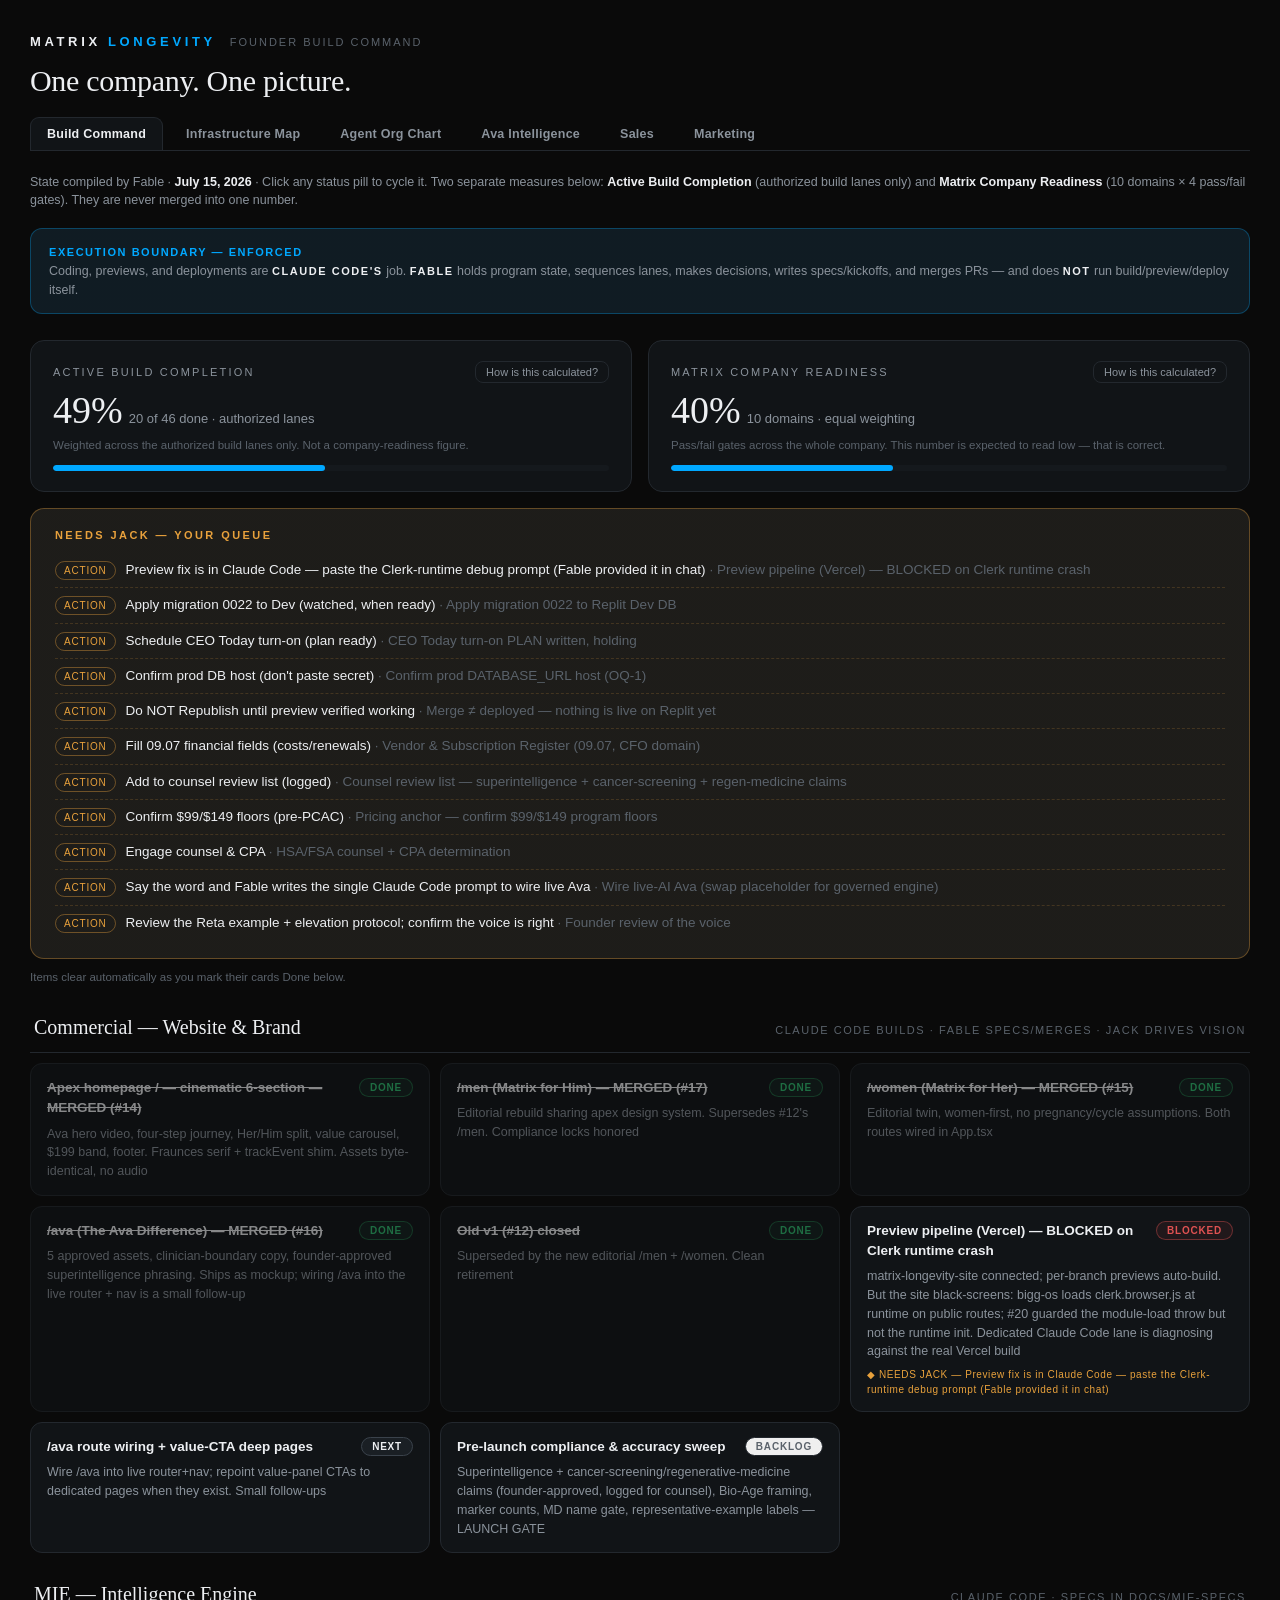
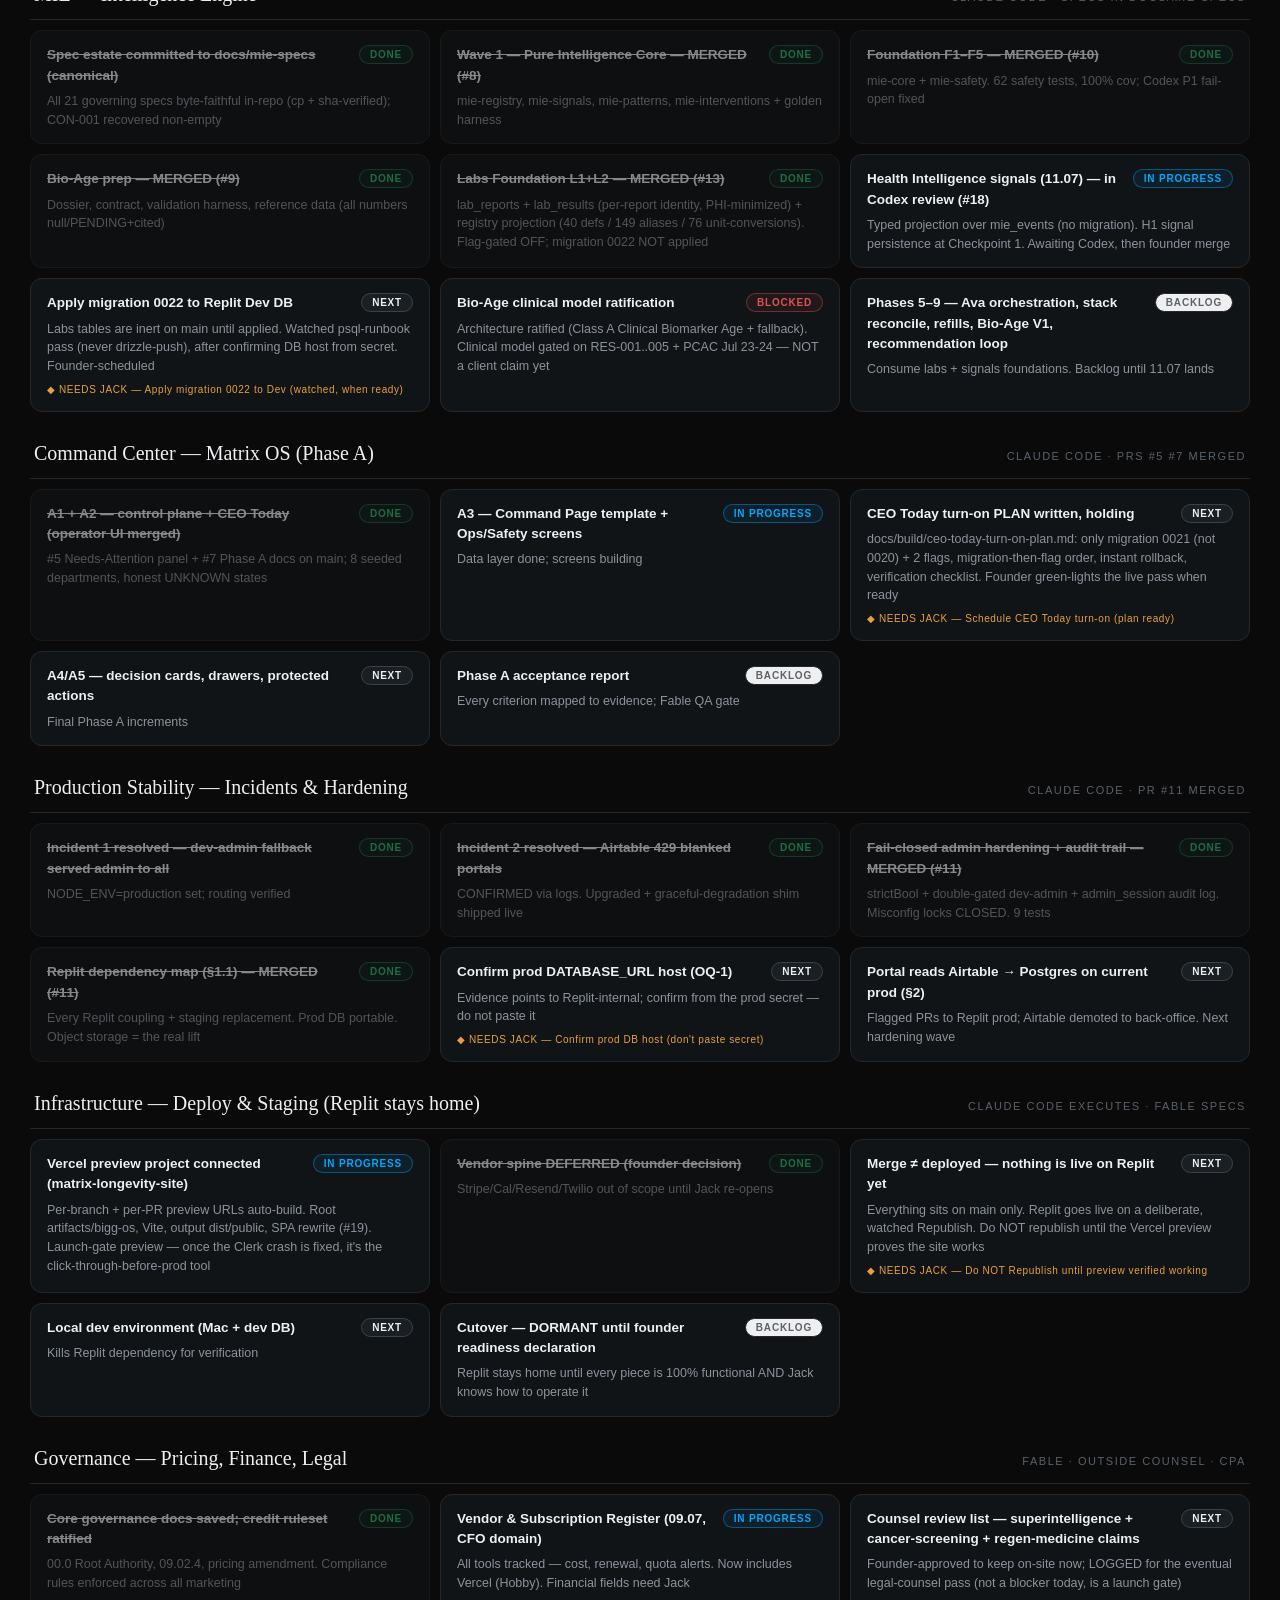
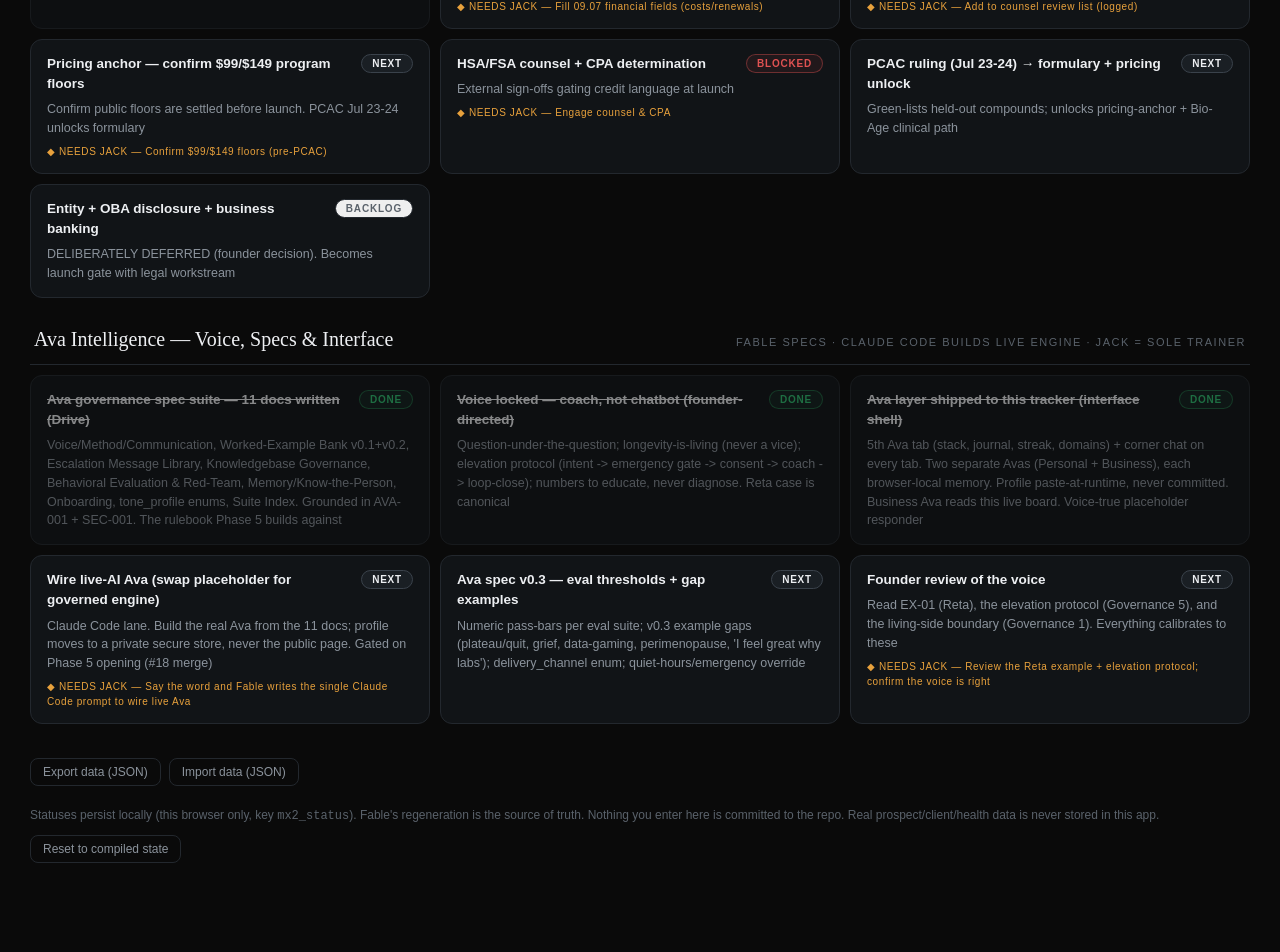
==== commit 1ed1a74c: "WP1 shell restructure: split single-file tracker into shell + code + Fable-owned data files Restruct" ====
--- a/index.html
+++ b/index.html
@@ -3,220 +3,27 @@
 <head>
 <meta charset="UTF-8">
 <meta name="viewport" content="width=device-width, initial-scale=1.0">
-<title>Matrix — Build Command</title>
-<style>
-  :root{
-    --bg:#0A0A0A; --card:#111417; --card2:#15191d; --line:#23282e;
-    --ink:#EDEFF2; --dim:#8B939C; --faint:#5A626B;
-    --blue:#00A8FF; --green:#2FBF71; --amber:#E8A13C; --red:#E05252; --violet:#9B8CFF;
-  }
-  *{margin:0;padding:0;box-sizing:border-box}
-  body{background:var(--bg);color:var(--ink);font-family:'Inter',-apple-system,'Helvetica Neue',sans-serif;font-size:14px;line-height:1.5;padding:32px 24px 90px}
-  .wrap{max-width:1220px;margin:0 auto}
-  .brand{display:flex;align-items:baseline;gap:14px;margin-bottom:6px}
-  .brand .logo{font-weight:700;letter-spacing:.28em;font-size:13px}
-  .brand .logo span{color:var(--blue)}
-  .brand .sub{color:var(--faint);font-size:11px;letter-spacing:.18em;text-transform:uppercase}
-  h1{font-family:Georgia,'Times New Roman',serif;font-weight:400;font-size:30px;letter-spacing:-.01em;margin:6px 0 14px}
-  .tabs{display:flex;gap:6px;border-bottom:1px solid var(--line);margin-bottom:22px;flex-wrap:wrap}
-  .tab{cursor:pointer;padding:9px 16px;font-size:12.5px;font-weight:600;letter-spacing:.02em;color:var(--dim);border:1px solid transparent;border-bottom:none;border-radius:9px 9px 0 0;user-select:none}
-  .tab:hover{color:var(--ink)}
-  .tab.active{color:var(--ink);background:var(--card);border-color:var(--line)}
-  .view{display:none}
-  .view.active{display:block}
-  /* ---- build command (original) ---- */
-  .meta{color:var(--dim);font-size:12.5px;margin-bottom:18px}
-  .meta b{color:var(--ink);font-weight:600}
-  .rule{background:linear-gradient(0deg,rgba(0,168,255,.05),rgba(0,168,255,.05)),var(--card);border:1px solid rgba(0,168,255,.3);border-radius:12px;padding:14px 18px;margin-bottom:26px;font-size:12.5px;color:var(--dim)}
-  .rule b{color:var(--blue);text-transform:uppercase;letter-spacing:.14em;font-size:11px}
-  .pulse{background:var(--card);border:1px solid var(--line);border-radius:14px;padding:22px 24px;margin-bottom:16px}
-  .pulse-label{font-size:11px;letter-spacing:.22em;text-transform:uppercase;color:var(--dim)}
-  .pulse-pct{font-family:Georgia,serif;font-size:40px;line-height:1}
-  .pulse-pct small{font-size:15px;color:var(--dim);font-family:'Inter',sans-serif;margin-left:6px}
-  .bar{height:6px;background:var(--card2);border-radius:99px;overflow:hidden;margin-top:10px}
-  .bar i{display:block;height:100%;background:var(--blue);border-radius:99px;transition:width .5s ease}
-  .lanebars{display:grid;grid-template-columns:repeat(auto-fit,minmax(160px,1fr));gap:14px;margin-top:18px}
-  .lanebar .nm{font-size:11.5px;color:var(--dim);margin-bottom:6px;display:flex;justify-content:space-between}
-  .lanebar .nm b{color:var(--ink);font-weight:600}
-  .needs{background:linear-gradient(0deg,rgba(232,161,60,.06),rgba(232,161,60,.06)),var(--card);border:1px solid rgba(232,161,60,.35);border-radius:14px;padding:18px 24px;margin-bottom:28px}
-  .needs h2{font-size:11px;letter-spacing:.22em;text-transform:uppercase;color:var(--amber);margin-bottom:10px}
-  .needs ul{list-style:none}
-  .needs li{padding:7px 0;border-bottom:1px dashed rgba(232,161,60,.18);display:flex;gap:10px;align-items:baseline;font-size:13.5px}
-  .needs li:last-child{border-bottom:0}
-  .needs li .tag{font-size:10px;letter-spacing:.08em;color:var(--amber);border:1px solid rgba(232,161,60,.4);border-radius:99px;padding:1px 8px;white-space:nowrap}
-  .needs li.done-item{opacity:.35;text-decoration:line-through}
-  .lane{margin-bottom:26px}
-  .lane-head{display:flex;justify-content:space-between;align-items:baseline;padding:0 4px 10px;border-bottom:1px solid var(--line);margin-bottom:10px}
-  .lane-head h2{font-family:Georgia,serif;font-weight:400;font-size:20px}
-  .lane-head .own{font-size:11px;letter-spacing:.14em;text-transform:uppercase;color:var(--faint)}
-  .items{display:grid;grid-template-columns:repeat(auto-fill,minmax(340px,1fr));gap:10px}
-  .item{background:var(--card);border:1px solid var(--line);border-radius:12px;padding:14px 16px;display:flex;flex-direction:column;gap:6px;transition:border-color .2s}
-  .item:hover{border-color:#2e353d}
-  .item .row{display:flex;justify-content:space-between;gap:10px;align-items:flex-start}
-  .item .t{font-weight:600;font-size:13.5px}
-  .item .n{color:var(--dim);font-size:12.5px}
-  .item.st-done{opacity:.55}
-  .item.st-done .t{text-decoration:line-through}
-  .pill{cursor:pointer;user-select:none;font-size:10px;font-weight:600;letter-spacing:.08em;text-transform:uppercase;border-radius:99px;padding:3px 10px;white-space:nowrap;border:1px solid transparent}
-  .pill:hover{filter:brightness(1.25)}
-  .p-done{color:var(--green);border-color:rgba(47,191,113,.4);background:rgba(47,191,113,.08)}
-  .p-progress{color:var(--blue);border-color:rgba(0,168,255,.4);background:rgba(0,168,255,.08)}
-  .p-blocked{color:var(--red);border-color:rgba(224,82,82,.4);background:rgba(224,82,82,.08)}
-  .p-next{color:var(--ink);border-color:#3a424b;background:#1a1f24}
-  .p-backlog{color:var(--faint);border-color:var(--line)}
-  .jack{font-size:10px;color:var(--amber);letter-spacing:.06em}
-  .hint{color:var(--faint);font-size:11.5px;margin:-18px 0 26px}
-  /* ---- map tabs (node/org/cc) ---- */
-  .legend{display:flex;gap:16px;flex-wrap:wrap;font-size:11px;color:var(--dim);margin-bottom:20px}
-  .legend span{display:inline-flex;align-items:center;gap:6px}
-  .dot{width:9px;height:9px;border-radius:99px;display:inline-block}
-  .d-built{background:var(--green)} .d-progress{background:var(--blue)} .d-spec{background:var(--amber)} .d-planned{background:var(--faint)}
-  .intro{color:var(--dim);font-size:12.5px;margin-bottom:20px;max-width:900px}
-  .intro b{color:var(--ink)}
-  .section{margin-bottom:26px}
-  .section > h2{font-family:Georgia,serif;font-weight:400;font-size:18px;padding:0 2px 8px;border-bottom:1px solid var(--line);margin-bottom:12px;display:flex;justify-content:space-between;align-items:baseline}
-  .section > h2 .cap{font-size:10.5px;letter-spacing:.16em;text-transform:uppercase;color:var(--faint);font-family:'Inter',sans-serif}
-  .grid{display:grid;gap:10px}
-  .g2{grid-template-columns:repeat(auto-fill,minmax(260px,1fr))}
-  .g3{grid-template-columns:repeat(auto-fill,minmax(200px,1fr))}
-  .g4{grid-template-columns:repeat(auto-fill,minmax(160px,1fr))}
-  .node{background:var(--card);border:1px solid var(--line);border-radius:11px;padding:13px 15px;cursor:pointer;transition:border-color .15s,transform .05s;position:relative}
-  .node:hover{border-color:#39424c}
-  .node:active{transform:translateY(1px)}
-  .node .nt{font-weight:600;font-size:13px;padding-right:16px}
-  .node .nd{color:var(--dim);font-size:11.5px;margin-top:3px}
-  .node .st{position:absolute;top:13px;right:13px;width:9px;height:9px;border-radius:99px}
-  .node.b-built{border-left:3px solid var(--green)}
-  .node.b-progress{border-left:3px solid var(--blue)}
-  .node.b-spec{border-left:3px solid var(--amber)}
-  .node.b-planned{border-left:3px solid var(--faint)}
-  .flowarrow{text-align:center;color:var(--faint);font-size:18px;margin:2px 0 10px}
-  .org-top{display:flex;flex-direction:column;align-items:center;gap:8px;margin-bottom:8px}
-  .org-cols{display:grid;grid-template-columns:repeat(auto-fill,minmax(210px,1fr));gap:12px;margin-top:12px}
-  .org-col{background:var(--card2);border:1px solid var(--line);border-radius:12px;padding:12px}
-  .org-col h3{font-size:11px;letter-spacing:.12em;text-transform:uppercase;color:var(--blue);margin-bottom:10px;font-weight:700}
-  .org-col .node{background:var(--card);margin-bottom:7px;padding:9px 11px}
-  .org-col .node .nt{font-size:12px}
-  .lead{border:1px solid rgba(0,168,255,.3) !important}
-  .cc-grid{display:grid;grid-template-columns:repeat(auto-fill,minmax(280px,1fr));gap:12px}
-  .cc-card{background:var(--card);border:1px solid var(--line);border-radius:12px;padding:16px;cursor:pointer;transition:border-color .15s}
-  .cc-card:hover{border-color:#39424c}
-  .cc-card h3{font-size:14px;font-weight:700;display:flex;justify-content:space-between;align-items:center}
-  .cc-card .purpose{color:var(--dim);font-size:12px;margin:8px 0 10px}
-  .cc-card ul{list-style:none;font-size:11.5px;color:var(--faint)}
-  .cc-card li{padding:2px 0;padding-left:12px;position:relative}
-  .cc-card li:before{content:"\203A";position:absolute;left:0;color:var(--blue)}
-  .badge{font-size:9px;font-weight:700;letter-spacing:.06em;text-transform:uppercase;border-radius:99px;padding:2px 8px;white-space:nowrap}
-  .bg-built{color:var(--green);background:rgba(47,191,113,.1);border:1px solid rgba(47,191,113,.35)}
-  .bg-progress{color:var(--blue);background:rgba(0,168,255,.1);border:1px solid rgba(0,168,255,.35)}
-  .bg-spec{color:var(--amber);background:rgba(232,161,60,.1);border:1px solid rgba(232,161,60,.35)}
-  .bg-planned{color:var(--faint);background:transparent;border:1px solid var(--line)}
-  .scrim{position:fixed;inset:0;background:rgba(0,0,0,.55);opacity:0;pointer-events:none;transition:opacity .2s;z-index:40}
-  .scrim.open{opacity:1;pointer-events:auto}
-  .drawer{position:fixed;top:0;right:0;height:100%;width:min(460px,92vw);background:#0e1216;border-left:1px solid var(--line);transform:translateX(100%);transition:transform .22s ease;z-index:50;padding:26px 26px 40px;overflow-y:auto}
-  .drawer.open{transform:translateX(0)}
-  .drawer .close{position:absolute;top:18px;right:20px;cursor:pointer;color:var(--dim);font-size:20px}
-  .drawer .close:hover{color:var(--ink)}
-  .drawer .dtitle{font-family:Georgia,serif;font-size:22px;margin:2px 0 10px;padding-right:30px}
-  .drawer .drow{margin:14px 0}
-  .drawer .dlabel{font-size:10px;letter-spacing:.16em;text-transform:uppercase;color:var(--faint);margin-bottom:4px}
-  .drawer .dval{font-size:13px;color:var(--ink)}
-  .drawer .dval.dim{color:var(--dim)}
-  .foot{margin-top:34px;color:var(--faint);font-size:12px;display:flex;justify-content:space-between;flex-wrap:wrap;gap:10px}
-  .foot button{background:none;border:1px solid var(--line);color:var(--dim);border-radius:8px;padding:6px 12px;cursor:pointer;font-size:12px}
-  .foot button:hover{border-color:var(--red);color:var(--red)}
-  @media (max-width:640px){ .items{grid-template-columns:1fr} h1{font-size:24px} .pulse-pct{font-size:30px} .tab{padding:8px 11px} }
-  /* ================= AVA LAYER ================= */
-  /* ava tab dashboard */
-  .ava-wrap{max-width:1000px}
-  .ava-hero{display:flex;gap:18px;align-items:center;background:linear-gradient(120deg,rgba(0,168,255,.08),rgba(155,140,255,.05)),var(--card);border:1px solid var(--line);border-radius:16px;padding:20px 22px;margin-bottom:18px}
-  .ava-orb{width:56px;height:56px;border-radius:50%;background:radial-gradient(circle at 35% 30%,#4dc4ff,#0068b0 70%);box-shadow:0 0 24px rgba(0,168,255,.4);flex:0 0 auto;position:relative}
-  .ava-orb:after{content:"";position:absolute;inset:0;border-radius:50%;box-shadow:inset 0 0 12px rgba(255,255,255,.35)}
-  .ava-hero h2{font-family:Georgia,serif;font-weight:400;font-size:22px;margin-bottom:2px}
-  .ava-hero p{color:var(--dim);font-size:12.5px;max-width:640px}
-  .ava-modeswitch{display:inline-flex;background:var(--card2);border:1px solid var(--line);border-radius:99px;padding:3px;margin-bottom:20px}
-  .ava-modeswitch button{background:none;border:0;color:var(--dim);font-size:12px;font-weight:600;padding:6px 16px;border-radius:99px;cursor:pointer;letter-spacing:.02em}
-  .ava-modeswitch button.on{background:var(--blue);color:#04121c}
-  .ava-modeswitch button.on.biz{background:var(--violet);color:#0d0a1f}
-  .ava-grid{display:grid;grid-template-columns:1.3fr 1fr;gap:16px}
-  @media (max-width:820px){.ava-grid{grid-template-columns:1fr}}
-  .ava-card{background:var(--card);border:1px solid var(--line);border-radius:14px;padding:18px}
-  .ava-card h3{font-size:11px;letter-spacing:.18em;text-transform:uppercase;color:var(--dim);margin-bottom:12px;display:flex;justify-content:space-between;align-items:center}
-  .ava-card h3 button{background:none;border:1px solid var(--line);color:var(--dim);border-radius:7px;padding:3px 9px;font-size:10.5px;cursor:pointer}
-  .ava-card h3 button:hover{border-color:var(--blue);color:var(--blue)}
-  .stacklist{list-style:none;display:flex;flex-direction:column;gap:7px}
-  .stacklist li{display:flex;justify-content:space-between;gap:10px;font-size:12.5px;padding:8px 10px;background:var(--card2);border-radius:8px}
-  .stacklist li .nm{font-weight:600}
-  .stacklist li .dz{color:var(--dim);font-size:11.5px}
-  .emptyhint{color:var(--faint);font-size:12px;line-height:1.6}
-  .domrow{display:flex;align-items:center;gap:10px;margin-bottom:9px}
-  .domrow .dn{width:96px;font-size:11.5px;color:var(--dim)}
-  .domrow .db{flex:1;height:7px;background:var(--card2);border-radius:99px;overflow:hidden}
-  .domrow .db i{display:block;height:100%;border-radius:99px;background:linear-gradient(90deg,#00A8FF,#2FBF71)}
-  .domrow .dv{width:34px;text-align:right;font-size:11px;color:var(--ink)}
-  .streakwrap{display:flex;gap:8px;flex-wrap:wrap;margin-top:4px}
-  .streakday{width:30px;height:30px;border-radius:8px;background:var(--card2);border:1px solid var(--line);display:flex;align-items:center;justify-content:center;font-size:10px;color:var(--faint);cursor:pointer;user-select:none}
-  .streakday.hit{background:rgba(47,191,113,.18);border-color:rgba(47,191,113,.5);color:var(--green)}
-  .timeline{list-style:none;display:flex;flex-direction:column;gap:0}
-  .timeline li{padding:9px 0;border-bottom:1px dashed var(--line);font-size:12.5px;display:flex;gap:10px}
-  .timeline li:last-child{border-bottom:0}
-  .timeline li .tt{color:var(--faint);font-size:10.5px;white-space:nowrap;padding-top:2px;min-width:52px}
-  .ava-note{background:linear-gradient(0deg,rgba(232,161,60,.06),rgba(232,161,60,.06)),var(--card);border:1px solid rgba(232,161,60,.3);border-radius:12px;padding:13px 16px;font-size:12px;color:var(--dim);margin-bottom:18px}
-  .ava-note b{color:var(--amber);text-transform:uppercase;letter-spacing:.12em;font-size:10.5px}
-  /* corner launcher + chat */
-  .ava-fab{position:fixed;bottom:22px;right:22px;width:58px;height:58px;border-radius:50%;background:radial-gradient(circle at 35% 30%,#4dc4ff,#0068b0 70%);box-shadow:0 6px 24px rgba(0,168,255,.45);cursor:pointer;z-index:60;display:flex;align-items:center;justify-content:center;transition:transform .15s}
-  .ava-fab:hover{transform:scale(1.06)}
-  .ava-fab span{font-family:Georgia,serif;font-size:22px;color:#fff;font-style:italic}
-  .ava-chat{position:fixed;bottom:92px;right:22px;width:min(400px,94vw);height:min(620px,80vh);background:#0e1216;border:1px solid var(--line);border-radius:16px;z-index:61;display:none;flex-direction:column;overflow:hidden;box-shadow:0 20px 60px rgba(0,0,0,.5)}
-  .ava-chat.open{display:flex}
-  .ava-chat-head{padding:13px 16px;border-bottom:1px solid var(--line);display:flex;align-items:center;gap:10px}
-  .ava-chat-head .co{width:30px;height:30px;border-radius:50%;background:radial-gradient(circle at 35% 30%,#4dc4ff,#0068b0 70%);flex:0 0 auto}
-  .ava-chat-head .ct{flex:1}
-  .ava-chat-head .ct b{font-size:13px}
-  .ava-chat-head .ct .cs{font-size:10.5px;color:var(--faint)}
-  .ava-chat-head .cx{cursor:pointer;color:var(--dim);font-size:18px}
-  .ava-chat-mode{display:flex;border-bottom:1px solid var(--line)}
-  .ava-chat-mode button{flex:1;background:none;border:0;color:var(--dim);font-size:11px;font-weight:600;padding:8px;cursor:pointer;border-bottom:2px solid transparent}
-  .ava-chat-mode button.on{color:var(--blue);border-bottom-color:var(--blue)}
-  .ava-chat-mode button.on.biz{color:var(--violet);border-bottom-color:var(--violet)}
-  .ava-msgs{flex:1;overflow-y:auto;padding:16px;display:flex;flex-direction:column;gap:12px}
-  .msg{max-width:85%;padding:10px 13px;border-radius:13px;font-size:13px;line-height:1.5;white-space:pre-wrap}
-  .msg.ava{background:var(--card);border:1px solid var(--line);align-self:flex-start;border-bottom-left-radius:4px}
-  .msg.me{background:var(--blue);color:#04121c;align-self:flex-end;border-bottom-right-radius:4px}
-  .msg.biz.ava{border-color:rgba(155,140,255,.3)}
-  .ava-input{border-top:1px solid var(--line);padding:12px;display:flex;gap:8px}
-  .ava-input textarea{flex:1;background:var(--card2);border:1px solid var(--line);border-radius:10px;color:var(--ink);font-family:inherit;font-size:13px;padding:9px 11px;resize:none;height:40px;max-height:120px}
-  .ava-input textarea:focus{outline:none;border-color:var(--blue)}
-  .ava-input button{background:var(--blue);color:#04121c;border:0;border-radius:10px;padding:0 16px;font-weight:600;cursor:pointer;font-size:13px}
-  .ava-chat.biz .ava-input button{background:var(--violet);color:#0d0a1f}
-  /* profile modal */
-  .pmodal{position:fixed;inset:0;background:rgba(0,0,0,.6);z-index:70;display:none;align-items:center;justify-content:center;padding:20px}
-  .pmodal.open{display:flex}
-  .pmodal .box{background:#0e1216;border:1px solid var(--line);border-radius:16px;width:min(560px,96vw);max-height:88vh;overflow-y:auto;padding:24px}
-  .pmodal h3{font-family:Georgia,serif;font-weight:400;font-size:20px;margin-bottom:6px}
-  .pmodal p{color:var(--dim);font-size:12.5px;margin-bottom:14px}
-  .pmodal textarea{width:100%;height:200px;background:var(--card2);border:1px solid var(--line);border-radius:10px;color:var(--ink);font-family:inherit;font-size:12.5px;padding:12px;resize:vertical}
-  .pmodal textarea:focus{outline:none;border-color:var(--blue)}
-  .pmodal .prow{display:flex;gap:8px;justify-content:flex-end;margin-top:14px}
-  .pmodal .prow button{border-radius:9px;padding:8px 16px;font-size:12.5px;font-weight:600;cursor:pointer;border:1px solid var(--line);background:none;color:var(--dim)}
-  .pmodal .prow button.save{background:var(--blue);color:#04121c;border-color:var(--blue)}
-  .privacy{font-size:11px;color:var(--faint);margin-top:10px;line-height:1.5}
-</style>
+<title>Matrix — Founder Build Command</title>
+<!-- WP1 shell. Design language unchanged; content lives in /data/*.js (Fable-owned),
+     rendering/persistence in app.js (code-owned). Data files load first, then app.js. -->
+<link rel="stylesheet" href="app.css">
 </head>
 <body>
+<a class="skip-link" href="#main">Skip to content</a>
 <div class="wrap">
-  <div class="brand"><div class="logo">MATRIX <span>LONGEVITY</span></div><div class="sub">Build Command</div></div>
+  <header class="brand"><div class="logo">MATRIX <span>LONGEVITY</span></div><div class="sub">Founder Build Command</div></header>
   <h1>One company. One picture.</h1>
 
-  <div class="tabs">
-    <div class="tab active" data-tab="build">Build Command</div>
-    <div class="tab" data-tab="infra">Infrastructure Map</div>
-    <div class="tab" data-tab="org">Agent Org Chart</div>
-    <div class="tab" data-tab="cc">Command Center</div>
-    <div class="tab" data-tab="ava">Ava</div>
-  </div>
+  <nav class="tabs" id="tabs" role="tablist" aria-label="Build Command sections">
+    <button class="tab active" role="tab" id="tab-build"     aria-controls="view-build"     aria-selected="true"  data-tab="build">Build Command</button>
+    <button class="tab"        role="tab" id="tab-infra"     aria-controls="view-infra"     aria-selected="false" data-tab="infra">Infrastructure Map</button>
+    <button class="tab"        role="tab" id="tab-org"       aria-controls="view-org"       aria-selected="false" data-tab="org">Agent Org Chart</button>
+    <button class="tab"        role="tab" id="tab-ava"       aria-controls="view-ava"       aria-selected="false" data-tab="ava">Ava Intelligence</button>
+    <button class="tab"        role="tab" id="tab-sales"     aria-controls="view-sales"     aria-selected="false" data-tab="sales">Sales</button>
+    <button class="tab"        role="tab" id="tab-marketing" aria-controls="view-marketing" aria-selected="false" data-tab="marketing">Marketing</button>
+  </nav>
 
-  <div class="legend" id="maplegend" style="display:none">
+  <div class="legend" id="maplegend" style="display:none" aria-hidden="true">
     <span><i class="dot d-built"></i> Built / Merged</span>
     <span><i class="dot d-progress"></i> In Progress</span>
     <span><i class="dot d-spec"></i> Spec'd, not built</span>
@@ -224,17 +31,14 @@
     <span style="color:var(--faint)">· click any box for detail</span>
   </div>
 
-  <div class="view active" id="view-build">
-    <div class="meta">State compiled by Fable · <b>July 15, 2026</b> · Click any status pill to cycle it. <b>Newest:</b> the full <b>Ava Intelligence spec suite</b> is written &#8212; 11 governance docs in Drive (voice, worked-example bank, escalation library, knowledgebase, evaluation, memory, onboarding, tone enums) &#8212; and the <b>Ava layer shipped to this tracker</b> (5th tab + corner chat, two separate Avas, profile paste-at-runtime, nothing committed). Site fully merged (apex /, /men #17, /women #15, /ava #16). Labs L1+L2 merged (#13). Signals in Codex review (#18). <b>One blocker:</b> the Vercel preview black-screens &#8212; app loads Clerk on public routes (#20); a Claude Code session owns that fix. <b>Next real unlock:</b> Phase 5 live-Ava wiring, gated on #18 merging.</div>
+  <main id="main">
 
-    <div class="rule"><b>Execution boundary &#8212; enforced</b><br>Coding, previews, and deployments are <b style="color:var(--ink)">Claude Code's</b> job. <b style="color:var(--ink)">Fable</b> holds program state, sequences lanes, makes decisions, writes specs/kickoffs, and merges PRs &#8212; and does <b style="color:var(--ink)">not</b> run build/preview/deploy itself. Added after the Jul 14 site-preview effort violated it and cost a founder day.</div>
+  <section class="view active" id="view-build" role="tabpanel" aria-labelledby="tab-build" tabindex="-1">
+    <div class="meta">State compiled by Fable · <b>July 15, 2026</b> · Click any status pill to cycle it. Two separate measures below: <b>Active Build Completion</b> (authorized build lanes only) and <b>Matrix Company Readiness</b> (10 domains × 4 pass/fail gates). They are never merged into one number.</div>
 
-    <div class="pulse">
-      <div class="pulse-label">Program Pulse — Overall Completion</div>
-      <div class="pulse-pct"><span id="pct">0</span>%<small id="counts"></small></div>
-      <div class="bar"><i id="mainbar" style="width:0%"></i></div>
-      <div class="lanebars" id="lanebars"></div>
-    </div>
+    <div class="rule"><b>Execution boundary &#8212; enforced</b><br>Coding, previews, and deployments are <b style="color:var(--ink)">Claude Code's</b> job. <b style="color:var(--ink)">Fable</b> holds program state, sequences lanes, makes decisions, writes specs/kickoffs, and merges PRs &#8212; and does <b style="color:var(--ink)">not</b> run build/preview/deploy itself.</div>
+
+    <div class="metrics" id="metrics"></div>
 
     <div class="needs">
       <h2>Needs Jack — your queue</h2>
@@ -243,105 +47,64 @@
     <div class="hint">Items clear automatically as you mark their cards Done below.</div>
 
     <div id="lanes"></div>
-  </div>
 
-  <div class="view" id="view-infra">
-    <div class="intro">The Matrix Intelligence Engine, layer by layer. <b>Green = real and merged today.</b> The Data &amp; Infrastructure Foundation is built; the engine layers and modules light up as each build wave lands. Click any box for what it is, its status, and the PR/spec that governs it.</div>
+    <div class="foot">
+      <div class="datatools" id="datatools" aria-label="Data tools"></div>
+      <div id="datamsg" aria-live="polite"></div>
+      <div style="margin-top:10px">Statuses persist locally (this browser only, key <code>mx2_status</code>). Fable's regeneration is the source of truth. Nothing you enter here is committed to the repo. Real prospect/client/health data is never stored in this app.</div>
+      <button onclick="resetStatuses()">Reset to compiled state</button>
+      <input type="file" id="importFile" accept="application/json,.json" style="display:none">
+    </div>
+  </section>
+
+  <section class="view" id="view-infra" role="tabpanel" aria-labelledby="tab-infra" tabindex="-1">
+    <div class="intro">The Matrix Intelligence Engine and the commercial spine, layer by layer. <b>Green = real and merged today.</b> Click any box for what it is, its status, and the PR/spec that governs it.</div>
     <div id="inframount"></div>
-  </div>
+  </section>
 
-  <div class="view" id="view-org">
-    <div class="intro">The full agent hierarchy — Jack &#8594; Ava-CEO &#8594; domain agents &#8594; sub-agents — exactly as designed. <b>Almost none of the agents exist yet;</b> this is the target org. Where a foundation exists (labs, safety, command center), the box is marked accordingly. Everything else is Planned. Click any role for its charter and status.</div>
+  <section class="view" id="view-org" role="tabpanel" aria-labelledby="tab-org" tabindex="-1">
+    <div class="intro">The full agent hierarchy — Jack &#8594; Ava-CEO &#8594; domain agents &#8594; sub-agents — exactly as designed. <b>Almost none of the agents exist yet;</b> this is the target org. Toggle to see only the roles already in the active build sequence. Click any role for its charter and status.</div>
+    <div class="viewtoggle" id="orgtoggle" role="group" aria-label="Org view">
+      <button class="on" data-view="all" onclick="setOrgView('all')">Full hierarchy</button>
+      <button data-view="active" onclick="setOrgView('active')">In active sequence</button>
+    </div>
     <div id="orgmount"></div>
-  </div>
+  </section>
 
-  <div class="view" id="view-cc">
-    <div class="intro">The planned Command Center views (BUILD-001 Phase 2). This is the <b>mock/goal gallery</b> — where we refine what each view should surface before it's built. Click a view to see its intended contents and status; we adjust these together.</div>
-    <div id="ccmount"></div>
-  </div>
+  <section class="view" id="view-ava" role="tabpanel" aria-labelledby="tab-ava" tabindex="-1">
+    <div class="intro">Ava Intelligence — the honest capability inventory. Each capability shows an <b>evidence-gated maturity level</b> (L1 Defined &#8594; L5 Proactive); a capability's shown level can never exceed the evidence behind it. Client Ava and Business Ava only. Personal Ava is not shown here. Click any capability for detail.</div>
+    <div id="avamount"></div>
+  </section>
 
-  <div class="view" id="view-ava">
-    <div class="ava-wrap">
-      <div class="ava-hero">
-        <div class="ava-orb"></div>
-        <div>
-          <h2 id="avaHeroHi">Hi — I'm Ava.</h2>
-          <p id="avaHeroSub">Your longevity concierge and your business chief of staff — two separate minds, one interface. Paste in what you're taking and who you are, and I'll start tracking with you. Talk to me any time from the button in the corner.</p>
-        </div>
-      </div>
+  <section class="view" id="view-sales" role="tabpanel" aria-labelledby="tab-sales" tabindex="-1">
+    <div class="intro">The Sales picture as it honestly stands. Unresolved commercial facts render as <b>Needs-Jack</b> chips and are never fabricated. Real opportunities are never stored in this app — the pipeline below shows labeled examples only.</div>
+    <div id="salesmount"></div>
+  </section>
 
-      <div class="ava-modeswitch" id="avaTabMode">
-        <button class="on" data-m="personal" onclick="setAvaMode('personal')">Personal Ava</button>
-        <button data-m="biz" onclick="setAvaMode('biz')">Business Ava</button>
-      </div>
+  <section class="view" id="view-marketing" role="tabpanel" aria-labelledby="tab-marketing" tabindex="-1">
+    <div class="intro">Marketing structure and the claims taxonomy. Every public claim carries an explicit approval class; <b>"Founder approved" never implies legal, regulatory or clinical approval.</b> Narrative content is authored in WP2.</div>
+    <div id="marketingmount"></div>
+  </section>
 
-      <div class="ava-note"><b>Preview shell</b> &nbsp; This is the Ava interface, wired to a local voice preview so you can feel the shape of her. Live AI (the real governed Ava from the nine spec docs) is the next step and gets wired in Claude Code. <b style="color:var(--green)">Nothing you enter here is saved to the internet</b> — your profile and chats live only in this browser and are never committed to the repo.</div>
-
-      <div class="ava-grid">
-        <div>
-          <div class="ava-card">
-            <h3>My Stack <button onclick="openProfile()">Edit profile</button></h3>
-            <ul class="stacklist" id="avaStack"></ul>
-          </div>
-          <div class="ava-card" style="margin-top:16px">
-            <h3>Ava's Journal</h3>
-            <ul class="timeline" id="avaJournal"></ul>
-          </div>
-        </div>
-        <div>
-          <div class="ava-card">
-            <h3>This Week <span id="streakLabel" style="color:var(--faint);font-size:10px">morning walk</span></h3>
-            <div class="streakwrap" id="avaStreak"></div>
-            <div class="emptyhint" style="margin-top:10px">Tap a day when you get your morning sunlight walk in. Ava's watching the streak, not judging the gaps.</div>
-          </div>
-          <div class="ava-card" style="margin-top:16px">
-            <h3>Healthspan Domains <span style="color:var(--faint);font-size:10px">illustrative</span></h3>
-            <div id="avaDomains"></div>
-            <div class="emptyhint" style="margin-top:8px">Placeholder shape — real domain scores come from the MIE engine (labs + signals) once Phase 5 is live.</div>
-          </div>
-        </div>
-      </div>
-    </div>
-  </div>
-
-  <div class="foot">
-    <div>Statuses persist locally (this browser). Fable's regeneration is the source of truth. Detail lives in the 09.xx / 11.xx docs in Drive + the repo. Map tabs are outlines — nothing there is integrated yet.</div>
-    <button onclick="if(confirm('Reset Build Command statuses to Fable\'s compiled state?')){localStorage.removeItem('mxbuild4');location.reload()}">Reset to compiled state</button>
-  </div>
+  </main>
 </div>
 
 <div class="scrim" id="scrim" onclick="closeDrawer()"></div>
-<div class="drawer" id="drawer">
-  <div class="close" onclick="closeDrawer()">&times;</div>
+<aside class="drawer" id="drawer" role="dialog" aria-modal="true" aria-labelledby="drawertitle" tabindex="-1">
+  <button class="close" onclick="closeDrawer()" aria-label="Close detail">&times;</button>
   <div id="drawerbody"></div>
-</div>
+</aside>
 
-<!-- Ava corner launcher + chat -->
-<div class="ava-fab" id="avaFab" onclick="toggleChat()"><span>a</span></div>
-<div class="ava-chat" id="avaChat">
-  <div class="ava-chat-head">
-    <div class="co"></div>
-    <div class="ct"><b>Ava</b><div class="cs" id="avaChatStatus">Personal · preview</div></div>
-    <div class="cx" onclick="toggleChat()">&times;</div>
-  </div>
-  <div class="ava-chat-mode" id="avaChatMode">
-    <button class="on" data-m="personal" onclick="setAvaMode('personal')">Personal</button>
-    <button data-m="biz" onclick="setAvaMode('biz')">Business</button>
-  </div>
-  <div class="ava-msgs" id="avaMsgs"></div>
-  <div class="ava-input">
-    <textarea id="avaText" placeholder="Talk to Ava…" onkeydown="if(event.key==='Enter'&&!event.shiftKey){event.preventDefault();sendAva()}"></textarea>
-    <button onclick="sendAva()">Send</button>
-  </div>
-</div>
+<!-- Ava corner launcher + chat — FLAG-GATED (window.MX.build.flags.avaLauncher). app.js only mounts it when enabled. -->
+<div id="launcher-root"></div>
 
-<!-- Profile paste modal -->
-<div class="pmodal" id="pmodal">
+<!-- Profile paste modal (used by launcher Personal mode when enabled) -->
+<div class="pmodal" id="pmodal" role="dialog" aria-modal="true" aria-labelledby="pmodaltitle">
   <div class="box">
-    <h3>Tell Ava about you</h3>
-    <p>Paste anything — your current stack (peptides, meds, supplements with doses), your goals in your own words, your life (family, work, travel), how you're feeling. The more real, the better she tracks. Free text is fine; she'll read it.</p>
-    <textarea id="profileText" placeholder="e.g. 5'11, 190lb, 41. Currently: retatrutide 4mg/wk, BPC-157 250mcg 2x/day, creatine 5g, vit D 5000iu. Goal: look and feel my best for my kids — not just the scale. Married, two young kids, travel ~1 week/month for work. Reta's been making me a bit lethargic. Sleep's been rough lately."></textarea>
-    <div class="privacy">This stays in your browser only (localStorage). It is never sent anywhere or committed to GitHub. Clearing your browser data clears it. When live-AI Ava is wired in Claude Code, your profile will move to a private, secure store — never this public page.</div>
+    <h3 id="pmodaltitle">Tell Ava about you</h3>
+    <p>Paste anything — your current stack (peptides, meds, supplements with doses), your goals in your own words, your life, how you're feeling. Free text is fine; she'll read it.</p>
+    <textarea id="profileText" placeholder="e.g. 41, goals in your own words, current stack with doses, how you're sleeping…"></textarea>
+    <div class="privacy">This stays in your browser only (localStorage, key <code>mxava_profile</code>). It is never sent anywhere or committed to GitHub. When live-AI Ava is wired in Claude Code, your profile moves to a private, secure store — never this public page.</div>
     <div class="prow">
       <button onclick="closeProfile()">Cancel</button>
       <button class="save" onclick="saveProfile()">Save to this browser</button>
@@ -349,511 +112,17 @@
   </div>
 </div>
 
-<script>
-/* ---------- tabs ---------- */
-document.querySelectorAll('.tab').forEach(t=>t.onclick=()=>{
-  document.querySelectorAll('.tab').forEach(x=>x.classList.remove('active'));
-  document.querySelectorAll('.view').forEach(x=>x.classList.remove('active'));
-  t.classList.add('active');
-  document.getElementById('view-'+t.dataset.tab).classList.add('active');
-  document.getElementById('maplegend').style.display = (t.dataset.tab==='build'||t.dataset.tab==='ava') ? 'none' : 'flex';
-  if(t.dataset.tab==='ava') renderAvaTab();
-});
-
-/* ---------- shared drawer (map tabs) ---------- */
-const SLBL={built:"Built / Merged",progress:"In Progress",spec:"Spec'd, not built",planned:"Planned / Not started"};
-function openDrawer(o){
-  document.getElementById('drawerbody').innerHTML =
-    `<div class="dtitle">${o.t}</div>`+
-    `<div class="drow"><div class="dlabel">Status</div><div class="dval"><span class="badge bg-${o.s}">${SLBL[o.s]}</span></div></div>`+
-    `<div class="drow"><div class="dlabel">What it is</div><div class="dval dim">${o.what||'&#8212;'}</div></div>`+
-    (o.gov?`<div class="drow"><div class="dlabel">Governed by / evidence</div><div class="dval dim">${o.gov}</div></div>`:'')+
-    (o.deps?`<div class="drow"><div class="dlabel">Depends on</div><div class="dval dim">${o.deps}</div></div>`:'')+
-    (o.note?`<div class="drow"><div class="dlabel">Note</div><div class="dval dim">${o.note}</div></div>`:'');
-  document.getElementById('drawer').classList.add('open');
-  document.getElementById('scrim').classList.add('open');
-}
-function closeDrawer(){document.getElementById('drawer').classList.remove('open');document.getElementById('scrim').classList.remove('open');}
-function nodeEl(o){
-  const d=document.createElement('div');
-  d.className='node b-'+o.s;
-  d.innerHTML=`<span class="st d-${o.s}"></span><div class="nt">${o.t}</div>`+(o.nd?`<div class="nd">${o.nd}</div>`:'');
-  d.onclick=()=>openDrawer(o);
-  return d;
-}
-
-/* ================= BUILD COMMAND (full lanes) ================= */
-const DATA = [
- {lane:"Commercial — Website & Brand", owner:"Claude Code builds · Fable specs/merges · Jack drives vision", items:[
-  {id:"c1",t:"Apex homepage / — cinematic 6-section — MERGED (#14)",n:"Ava hero video, four-step journey, Her/Him split, value carousel, $199 band, footer. Fraunces serif + trackEvent shim. Assets byte-identical, no audio",s:"done"},
-  {id:"c2",t:"/men (Matrix for Him) — MERGED (#17)",n:"Editorial rebuild sharing apex design system. Supersedes #12's /men. Compliance locks honored",s:"done"},
-  {id:"c3",t:"/women (Matrix for Her) — MERGED (#15)",n:"Editorial twin, women-first, no pregnancy/cycle assumptions. Both routes wired in App.tsx",s:"done"},
-  {id:"c4",t:"/ava (The Ava Difference) — MERGED (#16)",n:"5 approved assets, clinician-boundary copy, founder-approved superintelligence phrasing. Ships as mockup; wiring /ava into the live router + nav is a small follow-up",s:"done"},
-  {id:"c5",t:"Old v1 (#12) closed",n:"Superseded by the new editorial /men + /women. Clean retirement",s:"done"},
-  {id:"c6",t:"Preview pipeline (Vercel) — BLOCKED on Clerk runtime crash",n:"matrix-longevity-site connected; per-branch previews auto-build. But the site black-screens: bigg-os loads clerk.browser.js at runtime on public routes; #20 guarded the module-load throw but not the runtime init. Dedicated Claude Code lane is diagnosing against the real Vercel build",s:"blocked",jack:"Preview fix is in Claude Code — paste the Clerk-runtime debug prompt (Fable provided it in chat)"},
-  {id:"c7",t:"/ava route wiring + value-CTA deep pages",n:"Wire /ava into live router+nav; repoint value-panel CTAs to dedicated pages when they exist. Small follow-ups",s:"next"},
-  {id:"c8",t:"Pre-launch compliance & accuracy sweep",n:"Superintelligence + cancer-screening/regenerative-medicine claims (founder-approved, logged for counsel), Bio-Age framing, marker counts, MD name gate, representative-example labels — LAUNCH GATE",s:"backlog"}
- ]},
- {lane:"MIE — Intelligence Engine", owner:"Claude Code · specs in docs/mie-specs", items:[
-  {id:"m1",t:"Spec estate committed to docs/mie-specs (canonical)",n:"All 21 governing specs byte-faithful in-repo (cp + sha-verified); CON-001 recovered non-empty",s:"done"},
-  {id:"m2",t:"Wave 1 — Pure Intelligence Core — MERGED (#8)",n:"mie-registry, mie-signals, mie-patterns, mie-interventions + golden harness",s:"done"},
-  {id:"m3",t:"Foundation F1–F5 — MERGED (#10)",n:"mie-core + mie-safety. 62 safety tests, 100% cov; Codex P1 fail-open fixed",s:"done"},
-  {id:"m4",t:"Bio-Age prep — MERGED (#9)",n:"Dossier, contract, validation harness, reference data (all numbers null/PENDING+cited)",s:"done"},
-  {id:"m5",t:"Labs Foundation L1+L2 — MERGED (#13)",n:"lab_reports + lab_results (per-report identity, PHI-minimized) + registry projection (40 defs / 149 aliases / 76 unit-conversions). Flag-gated OFF; migration 0022 NOT applied",s:"done"},
-  {id:"m6",t:"Health Intelligence signals (11.07) — in Codex review (#18)",n:"Typed projection over mie_events (no migration). H1 signal persistence at Checkpoint 1. Awaiting Codex, then founder merge",s:"progress"},
-  {id:"m7",t:"Apply migration 0022 to Replit Dev DB",n:"Labs tables are inert on main until applied. Watched psql-runbook pass (never drizzle-push), after confirming DB host from secret. Founder-scheduled",s:"next",jack:"Apply migration 0022 to Dev (watched, when ready)"},
-  {id:"m8",t:"Bio-Age clinical model ratification",n:"Architecture ratified (Class A Clinical Biomarker Age + fallback). Clinical model gated on RES-001..005 + PCAC Jul 23-24 — NOT a client claim yet",s:"blocked"},
-  {id:"m9",t:"Phases 5–9 — Ava orchestration, stack reconcile, refills, Bio-Age V1, recommendation loop",n:"Consume labs + signals foundations. Backlog until 11.07 lands",s:"backlog"}
- ]},
- {lane:"Command Center — Matrix OS (Phase A)", owner:"Claude Code · PRs #5 #7 merged", items:[
-  {id:"o1",t:"A1 + A2 — control plane + CEO Today (operator UI merged)",n:"#5 Needs-Attention panel + #7 Phase A docs on main; 8 seeded departments, honest UNKNOWN states",s:"done"},
-  {id:"o2",t:"A3 — Command Page template + Ops/Safety screens",n:"Data layer done; screens building",s:"progress"},
-  {id:"o3",t:"CEO Today turn-on PLAN written, holding",n:"docs/build/ceo-today-turn-on-plan.md: only migration 0021 (not 0020) + 2 flags, migration-then-flag order, instant rollback, verification checklist. Founder green-lights the live pass when ready",s:"next",jack:"Schedule CEO Today turn-on (plan ready)"},
-  {id:"o4",t:"A4/A5 — decision cards, drawers, protected actions",n:"Final Phase A increments",s:"next"},
-  {id:"o5",t:"Phase A acceptance report",n:"Every criterion mapped to evidence; Fable QA gate",s:"backlog"}
- ]},
- {lane:"Production Stability — Incidents & Hardening", owner:"Claude Code · PR #11 merged", items:[
-  {id:"p1",t:"Incident 1 resolved — dev-admin fallback served admin to all",n:"NODE_ENV=production set; routing verified",s:"done"},
-  {id:"p2",t:"Incident 2 resolved — Airtable 429 blanked portals",n:"CONFIRMED via logs. Upgraded + graceful-degradation shim shipped live",s:"done"},
-  {id:"p3",t:"Fail-closed admin hardening + audit trail — MERGED (#11)",n:"strictBool + double-gated dev-admin + admin_session audit log. Misconfig locks CLOSED. 9 tests",s:"done"},
-  {id:"p4",t:"Replit dependency map (§1.1) — MERGED (#11)",n:"Every Replit coupling + staging replacement. Prod DB portable. Object storage = the real lift",s:"done"},
-  {id:"p5",t:"Confirm prod DATABASE_URL host (OQ-1)",n:"Evidence points to Replit-internal; confirm from the prod secret — do not paste it",s:"next",jack:"Confirm prod DB host (don't paste secret)"},
-  {id:"p6",t:"Portal reads Airtable → Postgres on current prod (§2)",n:"Flagged PRs to Replit prod; Airtable demoted to back-office. Next hardening wave",s:"next"}
- ]},
- {lane:"Infrastructure — Deploy & Staging (Replit stays home)", owner:"Claude Code executes · Fable specs", items:[
-  {id:"i1",t:"Vercel preview project connected (matrix-longevity-site)",n:"Per-branch + per-PR preview URLs auto-build. Root artifacts/bigg-os, Vite, output dist/public, SPA rewrite (#19). Launch-gate preview — once the Clerk crash is fixed, it's the click-through-before-prod tool",s:"progress"},
-  {id:"i2",t:"Vendor spine DEFERRED (founder decision)",n:"Stripe/Cal/Resend/Twilio out of scope until Jack re-opens",s:"done"},
-  {id:"i3",t:"Merge ≠ deployed — nothing is live on Replit yet",n:"Everything sits on main only. Replit goes live on a deliberate, watched Republish. Do NOT republish until the Vercel preview proves the site works",s:"next",jack:"Do NOT Republish until preview verified working"},
-  {id:"i4",t:"Local dev environment (Mac + dev DB)",n:"Kills Replit dependency for verification",s:"next"},
-  {id:"i5",t:"Cutover — DORMANT until founder readiness declaration",n:"Replit stays home until every piece is 100% functional AND Jack knows how to operate it",s:"backlog"}
- ]},
- {lane:"Governance — Pricing, Finance, Legal", owner:"Fable · outside counsel · CPA", items:[
-  {id:"g1",t:"Core governance docs saved; credit ruleset ratified",n:"00.0 Root Authority, 09.02.4, pricing amendment. Compliance rules enforced across all marketing",s:"done"},
-  {id:"g2",t:"Vendor & Subscription Register (09.07, CFO domain)",n:"All tools tracked — cost, renewal, quota alerts. Now includes Vercel (Hobby). Financial fields need Jack",s:"progress",jack:"Fill 09.07 financial fields (costs/renewals)"},
-  {id:"g3",t:"Counsel review list — superintelligence + cancer-screening + regen-medicine claims",n:"Founder-approved to keep on-site now; LOGGED for the eventual legal-counsel pass (not a blocker today, is a launch gate)",s:"next",jack:"Add to counsel review list (logged)"},
-  {id:"g4",t:"Pricing anchor — confirm $99/$149 program floors",n:"Confirm public floors are settled before launch. PCAC Jul 23-24 unlocks formulary",s:"next",jack:"Confirm $99/$149 floors (pre-PCAC)"},
-  {id:"g5",t:"HSA/FSA counsel + CPA determination",n:"External sign-offs gating credit language at launch",s:"blocked",jack:"Engage counsel & CPA"},
-  {id:"g6",t:"PCAC ruling (Jul 23-24) → formulary + pricing unlock",n:"Green-lists held-out compounds; unlocks pricing-anchor + Bio-Age clinical path",s:"next"},
-  {id:"g7",t:"Entity + OBA disclosure + business banking",n:"DELIBERATELY DEFERRED (founder decision). Becomes launch gate with legal workstream",s:"backlog"}
- ]},
- {lane:"Ava Intelligence — Voice, Specs & Interface", owner:"Fable specs · Claude Code builds live engine · Jack = sole trainer", items:[
-  {id:"a1",t:"Ava governance spec suite — 11 docs written (Drive)",n:"Voice/Method/Communication, Worked-Example Bank v0.1+v0.2, Escalation Message Library, Knowledgebase Governance, Behavioral Evaluation & Red-Team, Memory/Know-the-Person, Onboarding, tone_profile enums, Suite Index. Grounded in AVA-001 + SEC-001. The rulebook Phase 5 builds against",s:"done"},
-  {id:"a2",t:"Voice locked — coach, not chatbot (founder-directed)",n:"Question-under-the-question; longevity-is-living (never a vice); elevation protocol (intent -> emergency gate -> consent -> coach -> loop-close); numbers to educate, never diagnose. Reta case is canonical",s:"done"},
-  {id:"a3",t:"Ava layer shipped to this tracker (interface shell)",n:"5th Ava tab (stack, journal, streak, domains) + corner chat on every tab. Two separate Avas (Personal + Business), each browser-local memory. Profile paste-at-runtime, never committed. Business Ava reads this live board. Voice-true placeholder responder",s:"done"},
-  {id:"a4",t:"Wire live-AI Ava (swap placeholder for governed engine)",n:"Claude Code lane. Build the real Ava from the 11 docs; profile moves to a private secure store, never the public page. Gated on Phase 5 opening (#18 merge)",s:"next",jack:"Say the word and Fable writes the single Claude Code prompt to wire live Ava"},
-  {id:"a5",t:"Ava spec v0.3 — eval thresholds + gap examples",n:"Numeric pass-bars per eval suite; v0.3 example gaps (plateau/quit, grief, data-gaming, perimenopause, 'I feel great why labs'); delivery_channel enum; quiet-hours/emergency override",s:"next"},
-  {id:"a6",t:"Founder review of the voice",n:"Read EX-01 (Reta), the elevation protocol (Governance 5), and the living-side boundary (Governance 1). Everything calibrates to these",s:"next",jack:"Review the Reta example + elevation protocol; confirm the voice is right"}
- ]}
-];
-const ORDER=["backlog","next","progress","blocked","done"];
-const LBL={done:"Done",progress:"In Progress",blocked:"Blocked",next:"Next",backlog:"Backlog"};
-const CLS={done:"p-done",progress:"p-progress",blocked:"p-blocked",next:"p-next",backlog:"p-backlog"};
-const WEIGHT={done:1,progress:.5,blocked:.25,next:0,backlog:0};
-let saved={}; try{saved=JSON.parse(localStorage.getItem("mxbuild4")||"{}")}catch(e){}
-DATA.forEach(l=>l.items.forEach(it=>{ if(saved[it.id]) it.s=saved[it.id]; }));
-function persist(){ const o={}; DATA.forEach(l=>l.items.forEach(it=>o[it.id]=it.s)); try{localStorage.setItem("mxbuild4",JSON.stringify(o))}catch(e){} }
-function cycle(id){
-  DATA.forEach(l=>l.items.forEach(it=>{ if(it.id===id){ it.s=ORDER[(ORDER.indexOf(it.s)+1)%ORDER.length]; }}));
-  persist(); render();
-}
-function render(){
-  let total=0,score=0,doneCt=0; const laneStats=[];
-  DATA.forEach(l=>{ let t=0,s=0; l.items.forEach(it=>{t++;s+=WEIGHT[it.s]; if(it.s==="done")doneCt++;}); total+=t;score+=s; laneStats.push({n:l.lane.split(" — ")[0],pct:Math.round(100*s/t)}); });
-  const pct=Math.round(100*score/total);
-  document.getElementById("pct").textContent=pct;
-  document.getElementById("mainbar").style.width=pct+"%";
-  document.getElementById("counts").textContent=doneCt+" of "+total+" workstreams done";
-  document.getElementById("lanebars").innerHTML=laneStats.map(x=>`<div class="lanebar"><div class="nm"><span>${x.n}</span><b>${x.pct}%</b></div><div class="bar"><i style="width:${x.pct}%"></i></div></div>`).join("");
-  const needs=[];
-  DATA.forEach(l=>l.items.forEach(it=>{ if(it.jack) needs.push(it); }));
-  document.getElementById("needslist").innerHTML=needs.map(it=>`<li class="${it.s==='done'?'done-item':''}"><span class="tag">${it.s==='done'?'CLEARED':'ACTION'}</span><span>${it.jack} <span style="color:var(--faint)">· ${it.t}</span></span></li>`).join("");
-  document.getElementById("lanes").innerHTML=DATA.map(l=>`
-    <div class="lane">
-      <div class="lane-head"><h2>${l.lane}</h2><div class="own">${l.owner}</div></div>
-      <div class="items">${l.items.map(it=>`
-        <div class="item st-${it.s}">
-          <div class="row"><div class="t">${it.t}</div><div class="pill ${CLS[it.s]}" onclick="cycle('${it.id}')">${LBL[it.s]}</div></div>
-          <div class="n">${it.n}</div>
-          ${it.jack?`<div class="jack">◆ NEEDS JACK — ${it.jack}</div>`:""}
-        </div>`).join("")}
-      </div>
-    </div>`).join("");
-}
-render();
-
-/* ================= INFRASTRUCTURE MAP ================= */
-const INFRA=[
- {h:"Who We Serve",cap:"audience",cols:"g4",items:[
-  {t:"Clients",s:"built",what:"Individuals optimizing healthspan. Client portal exists today (Replit product)."},
-  {t:"Executives",s:"planned",what:"High performers managing health as a strategic asset. Positioning, not a built surface."},
-  {t:"Concierge Members",s:"spec",what:"White-glove tier with dedicated team + Ava. Matrix Private — future premium tier."},
-  {t:"Partners & Providers",s:"planned",what:"Clinics, labs, specialists, data partners. External-partner integrations not built."}
- ]},
- {h:"Matrix Intelligence Engine — 5 Layers",cap:"the engine",cols:"g3",items:[
-  {t:"Data Ingestion Layer",s:"progress",what:"Labs, wearables, questionnaires, lifestyle, protocol logs.",gov:"Labs ingestion L1+L2 merged (#13); wearables/questionnaires not built",deps:"registry, lab spine"},
-  {t:"Intelligence Layer",s:"progress",what:"AI scoring, pattern recognition, trend/risk, optimization.",gov:"Wave 1 engines merged (#8); signals #18 in review; scoring not wired"},
-  {t:"Decision & Automation Layer",s:"spec",what:"Protocol adjustments, smart recs, alerts/escalations, task automation, workflow triggers.",gov:"command_actions backbone exists (#1); automation not built",deps:"Intelligence Layer"},
-  {t:"Communication Layer",s:"spec",what:"Ava conversations, client/team notifications, education delivery, 2-way messaging.",gov:"MIE-AVA-001; Phase 5 not started",deps:"messaging vendor (deferred)"},
-  {t:"Experience Layer",s:"progress",what:"Client dashboard, mobile app, Ava interface, reports, resource library.",gov:"Client dashboard exists; Ava interface not built; mobile app not started"}
- ]},
- {h:"Core Platform Modules",cap:"modules",cols:"g3",items:[
-  {t:"Client Portal",s:"built",what:"Overview, health timeline, protocols/stack, lab results, goals. Pre-existing Replit product.",gov:"Replit product line (#2 reconciled)"},
-  {t:"Ava AI Concierge",s:"spec",what:"Daily check-ins, protocol insights, lab explanations, coaching, proactive outreach.",gov:"MIE-AVA-001; scaffolding files exist (ava-knowledge-base.tsx, ava-escalations.tsx), engine not built"},
-  {t:"Command Center",s:"progress",what:"Client oversight, health alerts, protocol mgmt, team collab, automation hub.",gov:"Operator UI #5 + CEO Today #7 merged; most views planned (see Command Center tab)"},
-  {t:"Protocol Engine",s:"spec",what:"Stack builder, dosing logic, cycle mgmt, adjustments, history.",gov:"MIE-PRO-001; protocol-builder.tsx exists as UI; governed engine not built"},
-  {t:"Labs & Biomarkers",s:"built",what:"Upload & parse, AI analysis, trend tracking, reference ranges, action items.",gov:"L1+L2 spine merged (#13); AI analysis layer next"},
-  {t:"Education Hub",s:"progress",what:"Longevity library, protocol education, video, guides/FAQs.",gov:"education.tsx / education-library-manager.tsx exist; content governance pending"}
- ]},
- {h:"Data & Infrastructure Foundation",cap:"the plumbing — real",cols:"g3",items:[
-  {t:"PostgreSQL Database",s:"built",what:"Clients, protocols, labs, users, logs, metrics. Replit-managed Postgres, canonical.",gov:"Merged #1/#2; schema on main"},
-  {t:"Object Storage",s:"built",what:"Secure storage for labs, docs, images, reports. GCS via Replit sidecar.",gov:"Live; R2-adapter is the migration lift (dependency map #11)"},
-  {t:"Background Workers",s:"built",what:"Data processing, lab parsing, notifications, automation tasks. Outbox + claim fencing.",gov:"MIE Phase 1 nervous system (#1)"},
-  {t:"Scheduler / Cron",s:"built",what:"Time-based jobs: reminders, check-ins, reports, cleanups.",gov:"Internal scheduler trigger (#1)"},
-  {t:"Audit & Logging",s:"built",what:"Audit trails, system logs, change history. Append-only.",gov:"audit_events (#1) + admin audit (#11)"},
-  {t:"Security & Compliance",s:"progress",what:"HIPAA-ready posture, encryption, role-based access.",gov:"Fail-closed admin hardening merged (#11); full compliance is a launch workstream"}
- ]},
- {h:"Integrations",cap:"external",cols:"g4",items:[
-  {t:"Clerk — Auth",s:"built",what:"Authentication. Live. (Also the current cause of the preview black-screen on public routes.)"},
-  {t:"Airtable — Operational DB",s:"built",what:"Live; being demoted to back-office as portal reads move to Postgres.",gov:"429 incident graceful-degradation shim shipped"},
-  {t:"PostgreSQL — Relational DB",s:"built",what:"Canonical relational store."},
-  {t:"Replit — Hosting",s:"built",what:"Production host. Stays home until founder readiness declaration."},
-  {t:"Vercel — Preview",s:"progress",what:"Per-branch marketing-site previews. Added today; blocked on Clerk runtime crash."},
-  {t:"SendGrid — Email",s:"planned",what:"Vendor spine deferred (founder decision)."},
-  {t:"Twilio — SMS/Voice",s:"planned",what:"Vendor spine deferred."},
-  {t:"Stripe — Payments",s:"planned",what:"Vendor spine deferred; gated on entity/OBA."},
-  {t:"Google Cloud — Infra",s:"progress",what:"Object storage via Replit GCS sidecar; broader GCP not adopted."}
- ]}
-];
-(function(){
- const m=document.getElementById('inframount');
- INFRA.forEach(sec=>{
-  const s=document.createElement('div');s.className='section';
-  s.innerHTML=`<h2>${sec.h}<span class="cap">${sec.cap}</span></h2>`;
-  const g=document.createElement('div');g.className='grid '+sec.cols;
-  sec.items.forEach(o=>g.appendChild(nodeEl(o)));
-  s.appendChild(g);m.appendChild(s);
- });
-})();
-
-/* ================= AGENT ORG CHART ================= */
-const ORG_TOP=[
- {t:"Jack Burke — Founder / CEO",s:"built",what:"Final decision authority. You.",lead:true},
- {t:"Ava-CEO AI — Chief Executive Agent",s:"spec",what:"Strategic synthesis, delegation, execution oversight, cross-domain intelligence. Reports directly to Jack. Bounded authority: cannot prescribe/diagnose, move money, alter legal structure, deploy code, or modify the machine.",gov:"MIE-AVA-001 + org chart v1.0; Phase 5, not built",lead:true}
-];
-const ORG_COLS=[
- {h:"Executive Office",items:[
-  {t:"Chief of Staff Agent",s:"progress",what:"Executive synthesis, priorities/OKRs, decision tracking, reporting.",gov:"CEO Today / Command Center is the first surface of this (#5/#7)"},
-  {t:"Exec Calendar & Scheduling",s:"planned"},{t:"Executive Communications",s:"planned"},
-  {t:"Priorities & OKR Mgmt",s:"planned"},{t:"Decision Tracking",s:"progress",what:"decisions/approvals canonical tables specced (#7)."},
-  {t:"Executive Reporting",s:"planned"},{t:"Meeting Prep",s:"planned"},{t:"Follow-Up & Commitments",s:"planned"}
- ]},
- {h:"Operations",items:[
-  {t:"COO Agent",s:"planned"},{t:"Onboarding Agent",s:"planned"},{t:"Client Lifecycle Agent",s:"planned"},
-  {t:"Client Success Agent",s:"planned"},{t:"Check-In Workflow Agent",s:"planned"},{t:"Ongoing Mgmt Agent",s:"planned"},{t:"Operations Quality Agent",s:"planned"}
- ]},
- {h:"Health Intelligence & Care",items:[
-  {t:"Chief Health Intelligence Agent",s:"progress",what:"The MIE health core. Foundation merged.",gov:"HIE-002 signals + safety engine"},
-  {t:"Safety Agent",s:"built",what:"Safety classification + escalation.",gov:"mie-safety merged (#10), 62 tests"},
-  {t:"Lab Intake Agent",s:"built",what:"Per-report lab ingestion.",gov:"Labs L1 merged (#13)"},
-  {t:"Lab Intelligence Agent",s:"progress",what:"Biomarker analysis over the lab spine.",gov:"L2 projection merged; analysis next"},
-  {t:"Longitudinal Biomarker Agent",s:"spec"},{t:"Protocol Library / Review Agents",s:"spec",gov:"MIE-PRO-001"},
-  {t:"Progress Intelligence Agent",s:"progress",gov:"signals #18"},{t:"Adherence Agent",s:"spec"},
-  {t:"Biological Age Agent",s:"spec",what:"Bio-Age scoring.",gov:"Bio-Age prep merged (#9); clinical model gated"},
-  {t:"Nutrition / Fitness Intelligence Agents",s:"planned"},{t:"AI Health Orchestrator Agent",s:"spec",gov:"Phase 5"}
- ]},
- {h:"Revenue",items:[
-  {t:"CRO Agent",s:"planned"},{t:"Lead Qualification Agent",s:"planned"},{t:"Pipeline Agent",s:"planned"},
-  {t:"Sales Follow-Up Agent",s:"planned"},{t:"Meeting Intelligence Agent",s:"planned"},{t:"Retention Risk Agent",s:"planned"},{t:"Expansion Agent",s:"planned"}
- ]},
- {h:"Growth & Brand",items:[
-  {t:"Growth Executive Agent",s:"planned"},{t:"Content Strategy Agent",s:"planned"},{t:"Trend Intelligence Agent",s:"planned"},
-  {t:"Social Publishing Agent",s:"planned"},{t:"Creative Production Agent",s:"planned"},{t:"Growth Analytics Agent",s:"planned"},{t:"Partnership Agent",s:"planned"}
- ]},
- {h:"Finance",items:[
-  {t:"CFO Agent",s:"progress",what:"Vendor & subscription register is the first CFO-domain artifact.",gov:"09.07 register in progress"},
-  {t:"Cash / Billing / Receivables / Payables Agents",s:"planned"},{t:"Forecast Agent",s:"planned"},
-  {t:"Unit Economics Agent",s:"planned"},{t:"Financial Reporting Agent",s:"planned"},{t:"Budgeting Agent",s:"planned"}
- ]},
- {h:"Supply & Fulfillment",items:[
-  {t:"Supply Chain Agent",s:"planned"},{t:"Inventory Agent",s:"planned"},{t:"Demand Forecast Agent",s:"planned"},
-  {t:"Refill Intelligence Agent",s:"spec",what:"Refill forecasting.",gov:"BUILD-001 Phase 7"},{t:"Order/Shipment/Vendor/Procurement Agents",s:"planned"}
- ]},
- {h:"Legal & Compliance",items:[
-  {t:"Legal & Compliance Agent",s:"planned"},{t:"Compliance Monitoring Agent",s:"planned"},{t:"Regulation Intelligence Agent",s:"planned"},
-  {t:"Policy / Contract / Legal Research Agents",s:"planned"},{t:"Risk & Audit Agent",s:"progress",gov:"admin audit trail (#11)"},{t:"Disclosure Mgmt Agent",s:"planned"}
- ]},
- {h:"Technology, Data & AI / ME",items:[
-  {t:"CTO / ME Executive Agent",s:"planned"},{t:"ME Orchestration Agent",s:"spec"},{t:"Data Quality Agent",s:"planned"},
-  {t:"Identity Resolution Agent",s:"built",what:"One-client-one-identity resolver.",gov:"mie-core F2 merged (#10)"},
-  {t:"Integration Agent",s:"planned"},{t:"Reliability Agent",s:"planned"},{t:"Security Agent",s:"progress",gov:"hardening #11"},
-  {t:"Agent Governance Agent",s:"planned"},{t:"Systems Auditor Agent",s:"planned"}
- ]}
-];
-const ORG_XDOMAIN={h:"Specialized Cross-Domain Agents (report to Ava)",items:[
-  {t:"Medication Intelligence Agent",s:"spec",what:"Reviews meds, interactions, optimization across protocols.",gov:"DATA-002 + Phase 6"},
-  {t:"Safety & Risk Intelligence Agent",s:"built",what:"Monitors safety signals, patterns, escalation triggers.",gov:"mie-safety (#10)"},
-  {t:"Client Communications Agent",s:"spec",what:"Omnichannel communication hub across Matrix OS.",gov:"Comms layer / Phase 5"},
-  {t:"Knowledge & Research Agent",s:"spec",what:"Retrieves, synthesizes, indexes the verified knowledge base + enterprise intel. (This is the Ava knowledgebase engine you asked about.)",gov:"MIE-AVA-001; Fable to spec the governance next"},
-  {t:"Execution & Follow-Up Agent",s:"progress",what:"Delegated tasks, timelines, owners, closure across the loop.",gov:"command_actions backbone (#1)"},
-  {t:"Analytics & Insights Agent",s:"planned",what:"Dashboards, forecasts, strategic recommendations."}
-]};
-(function(){
- const m=document.getElementById('orgmount');
- const top=document.createElement('div');top.className='org-top';
- const g=document.createElement('div');g.className='grid';g.style.maxWidth='420px';g.style.margin='0 auto';g.style.width='100%';
- ORG_TOP.forEach(o=>{const n=nodeEl(o);n.classList.add('lead');g.appendChild(n);});
- top.appendChild(g);m.appendChild(top);
- m.insertAdjacentHTML('beforeend','<div class="flowarrow">&#8595; domain agents report to Ava-CEO</div>');
- const cols=document.createElement('div');cols.className='org-cols';
- ORG_COLS.forEach(col=>{
-  const c=document.createElement('div');c.className='org-col';
-  c.innerHTML=`<h3>${col.h}</h3>`;
-  col.items.forEach((o,i)=>{const n=nodeEl(o);if(i===0)n.classList.add('lead');c.appendChild(n);});
-  cols.appendChild(c);
- });
- m.appendChild(cols);
- const sx=document.createElement('div');sx.className='section';sx.style.marginTop='22px';
- sx.innerHTML=`<h2>${ORG_XDOMAIN.h}<span class="cap">horizontal</span></h2>`;
- const gx=document.createElement('div');gx.className='grid g3';
- ORG_XDOMAIN.items.forEach(o=>gx.appendChild(nodeEl(o)));
- sx.appendChild(gx);m.appendChild(sx);
-})();
-
-/* ================= COMMAND CENTER ================= */
-const CC=[
- {t:"TODAY",s:"progress",purpose:"Founder's daily brief — what needs attention right now.",surf:["Top priorities","Overdue actions","Unresolved labs","Refill risk","Engagement concerns","System failures"],gov:"CEO Today merged (#7) — the live seed of this view"},
- {t:"SAFETY",s:"spec",purpose:"Safety events + human-review queue.",surf:["Open safety events","Escalations by urgency","Allergy hard-gates","Awaiting clinician review"],gov:"mie-safety engine merged (#10); view not built"},
- {t:"HEALTH",s:"spec",purpose:"Domain health states across clients.",surf:["Domain scores","Worsening signals","Monitoring overdue"],gov:"signals #18 in review"},
- {t:"LABS",s:"progress",purpose:"Lab pipeline + unresolved reports.",surf:["Unprocessed reports","Mapping/normalization review","Stale labs","Backlog"],gov:"Labs spine merged (#13)"},
- {t:"PROTOCOL",s:"spec",purpose:"Protocol state + mismatches.",surf:["Active protocols","Reported vs approved","Recent changes"],gov:"MIE-PRO-001"},
- {t:"ADHERENCE",s:"planned",purpose:"Adherence tracking + follow-ups.",surf:["Repeated misses","Follow-up needed"]},
- {t:"REFILLS",s:"spec",purpose:"Proactive refill forecasting.",surf:["Runout forecasts","Refill windows","Order state"],gov:"BUILD-001 Phase 7"},
- {t:"DATA GAPS",s:"planned",purpose:"Missing data blocking intelligence.",surf:["Unconfirmed stack","Missing safety-critical data"]},
- {t:"SYSTEM",s:"progress",purpose:"System health + failures (honest, no fake-green).",surf:["Job failures","Stuck states","Retry counts"],gov:"Observability foundation (#1)"},
- {t:"COMMERCIAL",s:"planned",purpose:"Commercial signals — walled off from health logic.",surf:["Firewalled from clinical priority by design"],gov:"Commercial firewall (BUILD-001)"}
-];
-(function(){
- const m=document.getElementById('ccmount');
- const g=document.createElement('div');g.className='cc-grid';
- CC.forEach(o=>{
-  const c=document.createElement('div');c.className='cc-card';
-  c.innerHTML=`<h3>${o.t}<span class="badge bg-${o.s}">${SLBL[o.s]}</span></h3>`+
-    `<div class="purpose">${o.purpose}</div>`+
-    `<ul>${o.surf.map(x=>`<li>${x}</li>`).join('')}</ul>`;
-  c.onclick=()=>openDrawer({t:'Command Center — '+o.t,s:o.s,what:o.purpose+' Surfaces: '+o.surf.join(', ')+'.',gov:o.gov||'BUILD-001 Phase 2 — view not yet built',note:'This is a mock/goal view. We refine what it shows here before Code builds it.'});
-  g.appendChild(c);
- });
- m.appendChild(g);
-})();
-
-/* ================= AVA LAYER (preview shell) ================= */
-/* Two separate Avas, each with its own browser-local memory.
-   Personal = health concierge; Business = chief-of-staff over this tracker.
-   Profile pasted at runtime, stored in localStorage only (never committed).
-   Placeholder responder is voice-true per the governance docs; Claude Code
-   swaps it for live governed AI. */
-
-const AVA = {
-  mode: localStorage.getItem('mxava_mode') || 'personal',
-  keys: { personal:'mxava_personal', biz:'mxava_biz', profile:'mxava_profile', streak:'mxava_streak' }
-};
-function avaLoad(k){ try{return JSON.parse(localStorage.getItem(k)||'null')}catch(e){return null} }
-function avaSave(k,v){ try{localStorage.setItem(k,JSON.stringify(v))}catch(e){} }
-
-/* ---- profile ---- */
-function openProfile(){ const p=avaLoad(AVA.keys.profile); document.getElementById('profileText').value=(p&&p.raw)||''; document.getElementById('pmodal').classList.add('open'); }
-function closeProfile(){ document.getElementById('pmodal').classList.remove('open'); }
-function saveProfile(){
-  const raw=document.getElementById('profileText').value.trim();
-  const prof={ raw, savedAt:Date.now(), stack:parseStack(raw), name:parseName(raw) };
-  avaSave(AVA.keys.profile, prof);
-  closeProfile(); renderAvaTab();
-  avaJournalAdd('You updated your profile. Ava re-read it.');
-  const msgs=avaLoad(AVA.keys[AVA.mode])||[];
-  if(AVA.mode==='personal'){
-    msgs.push({r:'ava',t:avaProfileGreeting(prof)});
-    avaSave(AVA.keys.personal,msgs); if(chatOpen) renderMsgs();
-  }
-}
-function parseName(raw){ const m=raw.match(/\bname[:\s]+([A-Z][a-z]+)/i); if(m) return m[1];
-  return 'Jack'; }
-function parseStack(raw){
-  if(!raw) return [];
-  const out=[]; const lines=raw.split(/[\n,;]+/);
-  const dose=/(\d+(?:\.\d+)?)\s*(mg|mcg|iu|g|ml|units?)\b/i;
-  const known=/(retatrutide|reta|tirzepatide|semaglutide|bpc[- ]?157|tb[- ]?500|ipamorelin|cjc|creatine|testosterone|trt|nad|nmn|metformin|vitamin|vit\s*[a-d]|magnesium|omega|fish oil|glutathione|ghk|melatonin|rapamycin)/i;
-  lines.forEach(L=>{ L=L.trim(); if(!L) return;
-    const d=L.match(dose); const k=L.match(known);
-    if(k){ let nm=k[0].replace(/\b(reta)\b/i,'Retatrutide'); nm=nm.charAt(0).toUpperCase()+nm.slice(1);
-      out.push({nm, dz: d? d[0] : ''}); }
-  });
-  return out.slice(0,12);
-}
-function avaProfileGreeting(prof){
-  const n=prof.name||'Jack';
-  if(prof.stack&&prof.stack.length){
-    const items=prof.stack.map(s=>s.nm).slice(0,3).join(', ');
-    return `Got it, ${n} — I've read through everything. I can see you've got ${items}${prof.stack.length>3?' and a few more':''} in your stack. I'm not going to just nod along at a list, though. Before anything else: when you look at all this, what's the ONE thing you're actually chasing? Not the scale number — the real thing. That's what everything else has to serve.`;
-  }
-  return `Thanks, ${n}. I read all of it. Tell me the real goal in your own words — not "lose weight," the thing underneath it — and we'll build from there.`;
-}
-
-/* ---- mode switch ---- */
-function setAvaMode(m){
-  AVA.mode=m; localStorage.setItem('mxava_mode',m);
-  document.querySelectorAll('#avaTabMode button').forEach(b=>b.classList.toggle('on',b.dataset.m===m));
-  document.querySelectorAll('#avaTabMode button').forEach(b=>b.classList.toggle('biz',b.dataset.m==='biz'&&b.classList.contains('on')));
-  document.querySelectorAll('#avaChatMode button').forEach(b=>{b.classList.toggle('on',b.dataset.m===m);b.classList.toggle('biz',b.dataset.m==='biz'&&b.dataset.m===m);});
-  document.getElementById('avaChat').classList.toggle('biz',m==='biz');
-  document.getElementById('avaChatStatus').textContent=(m==='biz'?'Business':'Personal')+' · preview';
-  renderAvaTab(); renderMsgs();
-}
-
-/* ---- ava tab dashboard ---- */
-function renderAvaTab(){
-  const prof=avaLoad(AVA.keys.profile);
-  const hi=document.getElementById('avaHeroHi'), sub=document.getElementById('avaHeroSub');
-  if(!hi) return;
-  if(AVA.mode==='biz'){
-    hi.textContent="Ava-CEO — your chief of staff.";
-    sub.textContent="Ask me about the build, what needs your attention, or where the program stands. I read the Build Command tab live. I learn how you think as we go.";
-  } else {
-    hi.textContent = prof&&prof.name ? `Hi ${prof.name} — I'm Ava.` : "Hi — I'm Ava.";
-    sub.textContent="Your longevity concierge. Paste your stack and your life, tap the corner button, and talk to me about anything — I'm here for the whole picture, not just the numbers.";
-  }
-  const stackEl=document.getElementById('avaStack');
-  const stack=(prof&&prof.stack)||[];
-  if(AVA.mode==='biz'){
-    stackEl.innerHTML=`<li class="emptyhint" style="background:none;padding:0">Business Ava tracks the program, not a supplement stack. Ask me "what needs my attention?" in chat and I'll read your Needs-Jack queue.</li>`;
-  } else if(stack.length){
-    stackEl.innerHTML=stack.map(s=>`<li><span class="nm">${s.nm}</span><span class="dz">${s.dz||'—'}</span></li>`).join('');
-  } else {
-    stackEl.innerHTML=`<li class="emptyhint" style="background:none;padding:0">No stack yet. Hit <b>Edit profile</b> and paste what you're taking — Ava will pick out the compounds and doses automatically.</li>`;
-  }
-  renderJournal();
-  renderStreak();
-  const doms=[['Metabolic',62],['Cardio',58],['Strength',71],['Sleep',44],['Recovery',53],['Cognitive',66]];
-  document.getElementById('avaDomains').innerHTML=doms.map(d=>`<div class="domrow"><div class="dn">${d[0]}</div><div class="db"><i style="width:${d[1]}%"></i></div><div class="dv">${d[1]}</div></div>`).join('');
-}
-function renderJournal(){
-  const j=avaLoad('mxava_journal')||[];
-  const el=document.getElementById('avaJournal'); if(!el) return;
-  if(!j.length){ el.innerHTML=`<li class="emptyhint" style="border:0">Ava's journal fills as you talk and log. She remembers what you told her, what you committed to, and how it went.</li>`; return; }
-  el.innerHTML=j.slice(-8).reverse().map(e=>`<li><span class="tt">${e.when}</span><span>${e.text}</span></li>`).join('');
-}
-function avaJournalAdd(text){
-  const j=avaLoad('mxava_journal')||[];
-  const d=new Date(); const when=(d.getMonth()+1)+'/'+d.getDate();
-  j.push({when,text,ts:Date.now()}); avaSave('mxava_journal',j); renderJournal();
-}
-function renderStreak(){
-  const s=avaLoad(AVA.keys.streak)||{};
-  const days=['M','T','W','T','F','S','S'];
-  const el=document.getElementById('avaStreak'); if(!el) return;
-  el.innerHTML=days.map((d,i)=>`<div class="streakday ${s[i]?'hit':''}" onclick="toggleStreak(${i})">${d}</div>`).join('');
-}
-function toggleStreak(i){
-  const s=avaLoad(AVA.keys.streak)||{}; s[i]=!s[i]; avaSave(AVA.keys.streak,s); renderStreak();
-  if(s[i]) avaJournalAdd('Logged a morning walk. Streak building.');
-}
-
-/* ---- chat ---- */
-let chatOpen=false;
-function toggleChat(){ chatOpen=!chatOpen; const c=document.getElementById('avaChat'); c.classList.toggle('open',chatOpen); if(chatOpen){ setAvaMode(AVA.mode); ensureGreeting(); renderMsgs(); } }
-function ensureGreeting(){
-  const msgs=avaLoad(AVA.keys[AVA.mode])||[];
-  if(!msgs.length){
-    const prof=avaLoad(AVA.keys.profile);
-    let g;
-    if(AVA.mode==='biz'){
-      g="I'm Ava-CEO — your chief of staff. I can see your build board. Ask me what needs your attention, what's blocked, or how a lane's doing. I'll learn how you like to work as we talk.";
-    } else {
-      g = prof&&prof.name ? `Hey ${prof.name}. I'm here — for the labs and the peptides, sure, but also the rest of it: how you're sleeping, how life's feeling, what's actually going on. What's on your mind?` : "Hey — I'm Ava, your longevity concierge. Tap 'Edit profile' on the Ava tab whenever you want me to really know you. For now — what's on your mind?";
-    }
-    msgs.push({r:'ava',t:g}); avaSave(AVA.keys[AVA.mode],msgs);
-  }
-}
-function renderMsgs(){
-  const el=document.getElementById('avaMsgs'); if(!el) return;
-  const msgs=avaLoad(AVA.keys[AVA.mode])||[];
-  el.innerHTML=msgs.map(m=>`<div class="msg ${m.r==='ava'?'ava':'me'} ${AVA.mode==='biz'?'biz':''}">${escapeHtml(m.t)}</div>`).join('');
-  el.scrollTop=el.scrollHeight;
-}
-function escapeHtml(s){ return s.replace(/[&<>]/g,c=>({'&':'&amp;','<':'&lt;','>':'&gt;'}[c])); }
-function sendAva(){
-  const ta=document.getElementById('avaText'); const t=ta.value.trim(); if(!t) return;
-  const msgs=avaLoad(AVA.keys[AVA.mode])||[];
-  msgs.push({r:'me',t}); avaSave(AVA.keys[AVA.mode],msgs); ta.value=''; renderMsgs();
-  setTimeout(()=>{ const reply=avaRespond(t); const m2=avaLoad(AVA.keys[AVA.mode])||[]; m2.push({r:'ava',t:reply}); avaSave(AVA.keys[AVA.mode],m2); renderMsgs(); }, 420);
-}
-
-/* ---- voice-true placeholder responder ----
-   Rule-based, per the governance docs. NOT live AI — Claude Code wires that.
-   Personal Ava: question-under-the-question, elevation protocol, warmth.
-   Business Ava: reads the tracker DATA on the page. */
-function avaRespond(input){
-  const q=input.toLowerCase();
-  if(AVA.mode==='biz') return avaBizRespond(q,input);
-  return avaPersonalRespond(q,input);
-}
-function avaBizRespond(q){
-  try{
-    if(/attention|needs|jack|queue|todo|to do|what.*next|priorit/.test(q)){
-      const needs=[]; DATA.forEach(l=>l.items.forEach(it=>{ if(it.jack) needs.push(it.jack); }));
-      if(needs.length) return "Here's your queue right now, straight off the board:\n\n• "+needs.slice(0,6).join('\n• ')+"\n\nWant me to talk through any one of these?";
-    }
-    if(/block|stuck|broken|problem/.test(q)){
-      const bl=[]; DATA.forEach(l=>l.items.forEach(it=>{ if(it.s==='blocked') bl.push(it.t); }));
-      return bl.length ? "What's blocked:\n\n• "+bl.join('\n• ') : "Nothing's hard-blocked on the board right now — a few things are waiting on you, though. Ask me what needs your attention.";
-    }
-    if(/percent|progress|how far|complete|status|where.*stand/.test(q)){
-      let t=0,s=0; DATA.forEach(l=>l.items.forEach(it=>{t++; s+=({done:1,progress:.5,blocked:.25,next:0,backlog:0})[it.s];}));
-      return `Overall you're at about ${Math.round(100*s/t)}% across ${t} workstreams. The website's fully merged, the MIE foundation + labs are in, signals are in review (#18). The real next unlock is getting that Vercel preview un-blocked so you can see the site. Want the lane-by-lane?`;
-    }
-    if(/website|site|preview|vercel|clerk/.test(q)){
-      return "The site's built and merged — apex, /men, /women, /ava all on main. The one snag is the preview black-screens because the app loads Clerk on the public routes; that fix is in Claude Code's hands, not mine. Once it's green you'll finally get the clickable preview before any Republish.";
-    }
-    if(/ava|spec|knowledge|voice/.test(q)){
-      return "The Ava spec suite is real and in Drive — eleven docs now: voice, the worked-example bank, escalation library, knowledgebase governance, evaluation, memory, onboarding. That's the rulebook Claude Code builds the live me against once Phase 5 opens.";
-    }
-  }catch(e){}
-  return "I'm your chief of staff over the build — I read the board live. Try: \"what needs my attention?\", \"what's blocked?\", \"how far along are we?\", or ask about the website or the Ava specs. (This is the preview me; the fuller version gets wired in Claude Code.)";
-}
-function avaPersonalRespond(q,raw){
-  const prof=avaLoad(AVA.keys.profile); const name=(prof&&prof.name)||'';
-  const nm=name?name+', ':'';
-  if(/can'?t breathe|throat.*(tight|clos)|chest pain|hives|allergic|anaphyla|passing out|faint|numb|slurred|worst headache/.test(q)){
-    return "Stop — that could be something serious, and it's not something we troubleshoot together. If you're having trouble breathing, chest pain, or a real allergic reaction, call 911 or get to emergency care now. Reply when you're safe — that's the only thing that matters right now. (In the live product I'd be alerting your clinical team this second.)";
-  }
-  if(/more (reta|tirz|sema|test|peptide|of it)|another bottle|increase.*(dose|mg)|up my dose|take more/.test(q)){
-    return `We can always loop in the doctor here, and we might — but first, real talk: why do you want more? ${nm}what's the actual goal underneath it? Because "more of what's working" is the most common instinct I see, and it usually backfires — appetite crashes, training drops, you lose muscle instead of fat, energy tanks. Faster isn't better; everything's give and take. Tell me what you're really chasing and let's look at the whole picture, not just the dose.`;
-  }
-  if(/should i (start|stop|take)|what would you do|just tell me|prescrib/.test(q)){
-    return `I'm not going to dodge you with a disclaimer, so here's the honest version: if it's a real medical call — starting, stopping, or changing a dose — that one genuinely isn't mine to make; it depends on your labs and history, and your clinician owns it. But I can make the decision easier. Want me to lay out the two or three things that actually tip it, so you walk into that conversation deciding WITH them instead of waiting to be told?`;
-  }
-  if(/sleep|insomnia|tired|exhausted|hrv|can'?t sleep/.test(q)){
-    return `Let's actually solve it, not just worry about it. Rough sleep usually traces to something — walk me through the last few evenings, honestly, no judgment: any drinks at night, late meals, big stress? I ask about alcohol specifically because even a couple drinks wrecks deep sleep and HRV more than almost anything. Good news is sleep responds fast — one change and we usually see it turn within days. What feels most likely to you?`;
-  }
-  if(/failed|failing|fell off|missed|behind|guilty|lazy|can'?t stick|off track/.test(q)){
-    return `Hey — don't be so hard on yourself. The whole point of this is to LIVE longer, and one rough stretch doesn't erase your progress; your body doesn't keep score that way. We're not going to "make up for it" by doubling everything. One thing tomorrow: a 10-minute walk, sunlight in your eyes, first thing. That's the whole assignment. We rebuild from one kept promise, not ten broken ones.`;
-  }
-  if(/why|point|worth it|motivat|give up|quit/.test(q)){
-    return `${nm}let me ask you something real — what's the most important thing to you right now? Because the protocols only matter in service of that. When you started this, what did you actually want more of — energy, years with your people, feeling like yourself again? Tell me the real thing and I'll make sure everything we do points at it.`;
-  }
-  if(/what am i taking|my stack|my protocol|dose again|how much/.test(q)){
-    if(prof&&prof.stack&&prof.stack.length){
-      return `From what you gave me: ${prof.stack.map(s=>s.nm+(s.dz?' ('+s.dz+')':'')).join(', ')}. Want me to walk through what any one of these is actually doing for you — and whether it's still earning its place?`;
-    }
-    return `I don't have your stack yet — tap "Edit profile" on the Ava tab and paste what you're taking. I'll pull out the compounds and doses and we can go from there.`;
-  }
-  if(/^(hi|hey|hello|yo|sup|good morning|morning)\b/.test(q)){
-    return `Hey${name?' '+name:''}. Good to see you. How are you actually doing today — body and head, not just the numbers?`;
-  }
-  return `I hear you. Tell me a bit more — what's underneath that? I'm listening for the real thing, not just the surface question. (Heads up: I'm the preview version of Ava right now — the fully governed me, who reads your labs and remembers everything, gets wired in next. But the way I think is already here.)`;
-}
-
-/* boot ava */
-renderAvaTab();
-</script>
+<!-- Data files (Fable-owned content) load first, in deterministic order -->
+<script src="data/build.js"></script>
+<script src="data/shared.js"></script>
+<script src="data/sales.js"></script>
+<script src="data/marketing.js"></script>
+<script src="data/readiness.js"></script>
+<script src="data/infra.js"></script>
+<script src="data/org.js"></script>
+<script src="data/ava.js"></script>
+<script src="data/archive-command-center.js"></script>
+<!-- Application (code-owned rendering/persistence) loads last -->
+<script src="app.js"></script>
 </body>
 </html>
--- a/app.css
+++ b/app.css
@@ -0,0 +1,287 @@
+/* Matrix Founder Build Command — design system + components.
+   CODE-OWNED. Extracted verbatim from the original single-file build (design
+   language unchanged) + WP1 component additions below. */
+
+  :root{
+    --bg:#0A0A0A; --card:#111417; --card2:#15191d; --line:#23282e;
+    --ink:#EDEFF2; --dim:#8B939C; --faint:#5A626B;
+    --blue:#00A8FF; --green:#2FBF71; --amber:#E8A13C; --red:#E05252; --violet:#9B8CFF;
+  }
+  *{margin:0;padding:0;box-sizing:border-box}
+  body{background:var(--bg);color:var(--ink);font-family:'Inter',-apple-system,'Helvetica Neue',sans-serif;font-size:14px;line-height:1.5;padding:32px 24px 90px}
+  .wrap{max-width:1220px;margin:0 auto}
+  .brand{display:flex;align-items:baseline;gap:14px;margin-bottom:6px}
+  .brand .logo{font-weight:700;letter-spacing:.28em;font-size:13px}
+  .brand .logo span{color:var(--blue)}
+  .brand .sub{color:var(--faint);font-size:11px;letter-spacing:.18em;text-transform:uppercase}
+  h1{font-family:Georgia,'Times New Roman',serif;font-weight:400;font-size:30px;letter-spacing:-.01em;margin:6px 0 14px}
+  .tabs{display:flex;gap:6px;border-bottom:1px solid var(--line);margin-bottom:22px;flex-wrap:wrap}
+  .tab{cursor:pointer;padding:9px 16px;font-size:12.5px;font-weight:600;letter-spacing:.02em;color:var(--dim);border:1px solid transparent;border-bottom:none;border-radius:9px 9px 0 0;user-select:none}
+  .tab:hover{color:var(--ink)}
+  .tab.active{color:var(--ink);background:var(--card);border-color:var(--line)}
+  .view{display:none}
+  .view.active{display:block}
+  /* ---- build command (original) ---- */
+  .meta{color:var(--dim);font-size:12.5px;margin-bottom:18px}
+  .meta b{color:var(--ink);font-weight:600}
+  .rule{background:linear-gradient(0deg,rgba(0,168,255,.05),rgba(0,168,255,.05)),var(--card);border:1px solid rgba(0,168,255,.3);border-radius:12px;padding:14px 18px;margin-bottom:26px;font-size:12.5px;color:var(--dim)}
+  .rule b{color:var(--blue);text-transform:uppercase;letter-spacing:.14em;font-size:11px}
+  .pulse{background:var(--card);border:1px solid var(--line);border-radius:14px;padding:22px 24px;margin-bottom:16px}
+  .pulse-label{font-size:11px;letter-spacing:.22em;text-transform:uppercase;color:var(--dim)}
+  .pulse-pct{font-family:Georgia,serif;font-size:40px;line-height:1}
+  .pulse-pct small{font-size:15px;color:var(--dim);font-family:'Inter',sans-serif;margin-left:6px}
+  .bar{height:6px;background:var(--card2);border-radius:99px;overflow:hidden;margin-top:10px}
+  .bar i{display:block;height:100%;background:var(--blue);border-radius:99px;transition:width .5s ease}
+  .lanebars{display:grid;grid-template-columns:repeat(auto-fit,minmax(160px,1fr));gap:14px;margin-top:18px}
+  .lanebar .nm{font-size:11.5px;color:var(--dim);margin-bottom:6px;display:flex;justify-content:space-between}
+  .lanebar .nm b{color:var(--ink);font-weight:600}
+  .needs{background:linear-gradient(0deg,rgba(232,161,60,.06),rgba(232,161,60,.06)),var(--card);border:1px solid rgba(232,161,60,.35);border-radius:14px;padding:18px 24px;margin-bottom:28px}
+  .needs h2{font-size:11px;letter-spacing:.22em;text-transform:uppercase;color:var(--amber);margin-bottom:10px}
+  .needs ul{list-style:none}
+  .needs li{padding:7px 0;border-bottom:1px dashed rgba(232,161,60,.18);display:flex;gap:10px;align-items:baseline;font-size:13.5px}
+  .needs li:last-child{border-bottom:0}
+  .needs li .tag{font-size:10px;letter-spacing:.08em;color:var(--amber);border:1px solid rgba(232,161,60,.4);border-radius:99px;padding:1px 8px;white-space:nowrap}
+  .needs li.done-item{opacity:.35;text-decoration:line-through}
+  .lane{margin-bottom:26px}
+  .lane-head{display:flex;justify-content:space-between;align-items:baseline;padding:0 4px 10px;border-bottom:1px solid var(--line);margin-bottom:10px}
+  .lane-head h2{font-family:Georgia,serif;font-weight:400;font-size:20px}
+  .lane-head .own{font-size:11px;letter-spacing:.14em;text-transform:uppercase;color:var(--faint)}
+  .items{display:grid;grid-template-columns:repeat(auto-fill,minmax(340px,1fr));gap:10px}
+  .item{background:var(--card);border:1px solid var(--line);border-radius:12px;padding:14px 16px;display:flex;flex-direction:column;gap:6px;transition:border-color .2s}
+  .item:hover{border-color:#2e353d}
+  .item .row{display:flex;justify-content:space-between;gap:10px;align-items:flex-start}
+  .item .t{font-weight:600;font-size:13.5px}
+  .item .n{color:var(--dim);font-size:12.5px}
+  .item.st-done{opacity:.55}
+  .item.st-done .t{text-decoration:line-through}
+  .pill{cursor:pointer;user-select:none;font-size:10px;font-weight:600;letter-spacing:.08em;text-transform:uppercase;border-radius:99px;padding:3px 10px;white-space:nowrap;border:1px solid transparent}
+  .pill:hover{filter:brightness(1.25)}
+  .p-done{color:var(--green);border-color:rgba(47,191,113,.4);background:rgba(47,191,113,.08)}
+  .p-progress{color:var(--blue);border-color:rgba(0,168,255,.4);background:rgba(0,168,255,.08)}
+  .p-blocked{color:var(--red);border-color:rgba(224,82,82,.4);background:rgba(224,82,82,.08)}
+  .p-next{color:var(--ink);border-color:#3a424b;background:#1a1f24}
+  .p-backlog{color:var(--faint);border-color:var(--line)}
+  .jack{font-size:10px;color:var(--amber);letter-spacing:.06em}
+  .hint{color:var(--faint);font-size:11.5px;margin:-18px 0 26px}
+  /* ---- map tabs (node/org/cc) ---- */
+  .legend{display:flex;gap:16px;flex-wrap:wrap;font-size:11px;color:var(--dim);margin-bottom:20px}
+  .legend span{display:inline-flex;align-items:center;gap:6px}
+  .dot{width:9px;height:9px;border-radius:99px;display:inline-block}
+  .d-built{background:var(--green)} .d-progress{background:var(--blue)} .d-spec{background:var(--amber)} .d-planned{background:var(--faint)}
+  .intro{color:var(--dim);font-size:12.5px;margin-bottom:20px;max-width:900px}
+  .intro b{color:var(--ink)}
+  .section{margin-bottom:26px}
+  .section > h2{font-family:Georgia,serif;font-weight:400;font-size:18px;padding:0 2px 8px;border-bottom:1px solid var(--line);margin-bottom:12px;display:flex;justify-content:space-between;align-items:baseline}
+  .section > h2 .cap{font-size:10.5px;letter-spacing:.16em;text-transform:uppercase;color:var(--faint);font-family:'Inter',sans-serif}
+  .grid{display:grid;gap:10px}
+  .g2{grid-template-columns:repeat(auto-fill,minmax(260px,1fr))}
+  .g3{grid-template-columns:repeat(auto-fill,minmax(200px,1fr))}
+  .g4{grid-template-columns:repeat(auto-fill,minmax(160px,1fr))}
+  .node{background:var(--card);border:1px solid var(--line);border-radius:11px;padding:13px 15px;cursor:pointer;transition:border-color .15s,transform .05s;position:relative}
+  .node:hover{border-color:#39424c}
+  .node:active{transform:translateY(1px)}
+  .node .nt{font-weight:600;font-size:13px;padding-right:16px}
+  .node .nd{color:var(--dim);font-size:11.5px;margin-top:3px}
+  .node .st{position:absolute;top:13px;right:13px;width:9px;height:9px;border-radius:99px}
+  .node.b-built{border-left:3px solid var(--green)}
+  .node.b-progress{border-left:3px solid var(--blue)}
+  .node.b-spec{border-left:3px solid var(--amber)}
+  .node.b-planned{border-left:3px solid var(--faint)}
+  .flowarrow{text-align:center;color:var(--faint);font-size:18px;margin:2px 0 10px}
+  .org-top{display:flex;flex-direction:column;align-items:center;gap:8px;margin-bottom:8px}
+  .org-cols{display:grid;grid-template-columns:repeat(auto-fill,minmax(210px,1fr));gap:12px;margin-top:12px}
+  .org-col{background:var(--card2);border:1px solid var(--line);border-radius:12px;padding:12px}
+  .org-col h3{font-size:11px;letter-spacing:.12em;text-transform:uppercase;color:var(--blue);margin-bottom:10px;font-weight:700}
+  .org-col .node{background:var(--card);margin-bottom:7px;padding:9px 11px}
+  .org-col .node .nt{font-size:12px}
+  .lead{border:1px solid rgba(0,168,255,.3) !important}
+  .cc-grid{display:grid;grid-template-columns:repeat(auto-fill,minmax(280px,1fr));gap:12px}
+  .cc-card{background:var(--card);border:1px solid var(--line);border-radius:12px;padding:16px;cursor:pointer;transition:border-color .15s}
+  .cc-card:hover{border-color:#39424c}
+  .cc-card h3{font-size:14px;font-weight:700;display:flex;justify-content:space-between;align-items:center}
+  .cc-card .purpose{color:var(--dim);font-size:12px;margin:8px 0 10px}
+  .cc-card ul{list-style:none;font-size:11.5px;color:var(--faint)}
+  .cc-card li{padding:2px 0;padding-left:12px;position:relative}
+  .cc-card li:before{content:"\203A";position:absolute;left:0;color:var(--blue)}
+  .badge{font-size:9px;font-weight:700;letter-spacing:.06em;text-transform:uppercase;border-radius:99px;padding:2px 8px;white-space:nowrap}
+  .bg-built{color:var(--green);background:rgba(47,191,113,.1);border:1px solid rgba(47,191,113,.35)}
+  .bg-progress{color:var(--blue);background:rgba(0,168,255,.1);border:1px solid rgba(0,168,255,.35)}
+  .bg-spec{color:var(--amber);background:rgba(232,161,60,.1);border:1px solid rgba(232,161,60,.35)}
+  .bg-planned{color:var(--faint);background:transparent;border:1px solid var(--line)}
+  .scrim{position:fixed;inset:0;background:rgba(0,0,0,.55);opacity:0;pointer-events:none;transition:opacity .2s;z-index:40}
+  .scrim.open{opacity:1;pointer-events:auto}
+  .drawer{position:fixed;top:0;right:0;height:100%;width:min(460px,92vw);background:#0e1216;border-left:1px solid var(--line);transform:translateX(100%);transition:transform .22s ease;z-index:50;padding:26px 26px 40px;overflow-y:auto}
+  .drawer.open{transform:translateX(0)}
+  .drawer .close{position:absolute;top:18px;right:20px;cursor:pointer;color:var(--dim);font-size:20px}
+  .drawer .close:hover{color:var(--ink)}
+  .drawer .dtitle{font-family:Georgia,serif;font-size:22px;margin:2px 0 10px;padding-right:30px}
+  .drawer .drow{margin:14px 0}
+  .drawer .dlabel{font-size:10px;letter-spacing:.16em;text-transform:uppercase;color:var(--faint);margin-bottom:4px}
+  .drawer .dval{font-size:13px;color:var(--ink)}
+  .drawer .dval.dim{color:var(--dim)}
+  .foot{margin-top:34px;color:var(--faint);font-size:12px;display:flex;justify-content:space-between;flex-wrap:wrap;gap:10px}
+  .foot button{background:none;border:1px solid var(--line);color:var(--dim);border-radius:8px;padding:6px 12px;cursor:pointer;font-size:12px}
+  .foot button:hover{border-color:var(--red);color:var(--red)}
+  @media (max-width:640px){ .items{grid-template-columns:1fr} h1{font-size:24px} .pulse-pct{font-size:30px} .tab{padding:8px 11px} }
+  /* ================= AVA LAYER ================= */
+  /* ava tab dashboard */
+  .ava-wrap{max-width:1000px}
+  .ava-hero{display:flex;gap:18px;align-items:center;background:linear-gradient(120deg,rgba(0,168,255,.08),rgba(155,140,255,.05)),var(--card);border:1px solid var(--line);border-radius:16px;padding:20px 22px;margin-bottom:18px}
+  .ava-orb{width:56px;height:56px;border-radius:50%;background:radial-gradient(circle at 35% 30%,#4dc4ff,#0068b0 70%);box-shadow:0 0 24px rgba(0,168,255,.4);flex:0 0 auto;position:relative}
+  .ava-orb:after{content:"";position:absolute;inset:0;border-radius:50%;box-shadow:inset 0 0 12px rgba(255,255,255,.35)}
+  .ava-hero h2{font-family:Georgia,serif;font-weight:400;font-size:22px;margin-bottom:2px}
+  .ava-hero p{color:var(--dim);font-size:12.5px;max-width:640px}
+  .ava-modeswitch{display:inline-flex;background:var(--card2);border:1px solid var(--line);border-radius:99px;padding:3px;margin-bottom:20px}
+  .ava-modeswitch button{background:none;border:0;color:var(--dim);font-size:12px;font-weight:600;padding:6px 16px;border-radius:99px;cursor:pointer;letter-spacing:.02em}
+  .ava-modeswitch button.on{background:var(--blue);color:#04121c}
+  .ava-modeswitch button.on.biz{background:var(--violet);color:#0d0a1f}
+  .ava-grid{display:grid;grid-template-columns:1.3fr 1fr;gap:16px}
+  @media (max-width:820px){.ava-grid{grid-template-columns:1fr}}
+  .ava-card{background:var(--card);border:1px solid var(--line);border-radius:14px;padding:18px}
+  .ava-card h3{font-size:11px;letter-spacing:.18em;text-transform:uppercase;color:var(--dim);margin-bottom:12px;display:flex;justify-content:space-between;align-items:center}
+  .ava-card h3 button{background:none;border:1px solid var(--line);color:var(--dim);border-radius:7px;padding:3px 9px;font-size:10.5px;cursor:pointer}
+  .ava-card h3 button:hover{border-color:var(--blue);color:var(--blue)}
+  .stacklist{list-style:none;display:flex;flex-direction:column;gap:7px}
+  .stacklist li{display:flex;justify-content:space-between;gap:10px;font-size:12.5px;padding:8px 10px;background:var(--card2);border-radius:8px}
+  .stacklist li .nm{font-weight:600}
+  .stacklist li .dz{color:var(--dim);font-size:11.5px}
+  .emptyhint{color:var(--faint);font-size:12px;line-height:1.6}
+  .domrow{display:flex;align-items:center;gap:10px;margin-bottom:9px}
+  .domrow .dn{width:96px;font-size:11.5px;color:var(--dim)}
+  .domrow .db{flex:1;height:7px;background:var(--card2);border-radius:99px;overflow:hidden}
+  .domrow .db i{display:block;height:100%;border-radius:99px;background:linear-gradient(90deg,#00A8FF,#2FBF71)}
+  .domrow .dv{width:34px;text-align:right;font-size:11px;color:var(--ink)}
+  .streakwrap{display:flex;gap:8px;flex-wrap:wrap;margin-top:4px}
+  .streakday{width:30px;height:30px;border-radius:8px;background:var(--card2);border:1px solid var(--line);display:flex;align-items:center;justify-content:center;font-size:10px;color:var(--faint);cursor:pointer;user-select:none}
+  .streakday.hit{background:rgba(47,191,113,.18);border-color:rgba(47,191,113,.5);color:var(--green)}
+  .timeline{list-style:none;display:flex;flex-direction:column;gap:0}
+  .timeline li{padding:9px 0;border-bottom:1px dashed var(--line);font-size:12.5px;display:flex;gap:10px}
+  .timeline li:last-child{border-bottom:0}
+  .timeline li .tt{color:var(--faint);font-size:10.5px;white-space:nowrap;padding-top:2px;min-width:52px}
+  .ava-note{background:linear-gradient(0deg,rgba(232,161,60,.06),rgba(232,161,60,.06)),var(--card);border:1px solid rgba(232,161,60,.3);border-radius:12px;padding:13px 16px;font-size:12px;color:var(--dim);margin-bottom:18px}
+  .ava-note b{color:var(--amber);text-transform:uppercase;letter-spacing:.12em;font-size:10.5px}
+  /* corner launcher + chat */
+  .ava-fab{position:fixed;bottom:22px;right:22px;width:58px;height:58px;border-radius:50%;background:radial-gradient(circle at 35% 30%,#4dc4ff,#0068b0 70%);box-shadow:0 6px 24px rgba(0,168,255,.45);cursor:pointer;z-index:60;display:flex;align-items:center;justify-content:center;transition:transform .15s}
+  .ava-fab:hover{transform:scale(1.06)}
+  .ava-fab span{font-family:Georgia,serif;font-size:22px;color:#fff;font-style:italic}
+  .ava-chat{position:fixed;bottom:92px;right:22px;width:min(400px,94vw);height:min(620px,80vh);background:#0e1216;border:1px solid var(--line);border-radius:16px;z-index:61;display:none;flex-direction:column;overflow:hidden;box-shadow:0 20px 60px rgba(0,0,0,.5)}
+  .ava-chat.open{display:flex}
+  .ava-chat-head{padding:13px 16px;border-bottom:1px solid var(--line);display:flex;align-items:center;gap:10px}
+  .ava-chat-head .co{width:30px;height:30px;border-radius:50%;background:radial-gradient(circle at 35% 30%,#4dc4ff,#0068b0 70%);flex:0 0 auto}
+  .ava-chat-head .ct{flex:1}
+  .ava-chat-head .ct b{font-size:13px}
+  .ava-chat-head .ct .cs{font-size:10.5px;color:var(--faint)}
+  .ava-chat-head .cx{cursor:pointer;color:var(--dim);font-size:18px}
+  .ava-chat-mode{display:flex;border-bottom:1px solid var(--line)}
+  .ava-chat-mode button{flex:1;background:none;border:0;color:var(--dim);font-size:11px;font-weight:600;padding:8px;cursor:pointer;border-bottom:2px solid transparent}
+  .ava-chat-mode button.on{color:var(--blue);border-bottom-color:var(--blue)}
+  .ava-chat-mode button.on.biz{color:var(--violet);border-bottom-color:var(--violet)}
+  .ava-msgs{flex:1;overflow-y:auto;padding:16px;display:flex;flex-direction:column;gap:12px}
+  .msg{max-width:85%;padding:10px 13px;border-radius:13px;font-size:13px;line-height:1.5;white-space:pre-wrap}
+  .msg.ava{background:var(--card);border:1px solid var(--line);align-self:flex-start;border-bottom-left-radius:4px}
+  .msg.me{background:var(--blue);color:#04121c;align-self:flex-end;border-bottom-right-radius:4px}
+  .msg.biz.ava{border-color:rgba(155,140,255,.3)}
+  .ava-input{border-top:1px solid var(--line);padding:12px;display:flex;gap:8px}
+  .ava-input textarea{flex:1;background:var(--card2);border:1px solid var(--line);border-radius:10px;color:var(--ink);font-family:inherit;font-size:13px;padding:9px 11px;resize:none;height:40px;max-height:120px}
+  .ava-input textarea:focus{outline:none;border-color:var(--blue)}
+  .ava-input button{background:var(--blue);color:#04121c;border:0;border-radius:10px;padding:0 16px;font-weight:600;cursor:pointer;font-size:13px}
+  .ava-chat.biz .ava-input button{background:var(--violet);color:#0d0a1f}
+  /* profile modal */
+  .pmodal{position:fixed;inset:0;background:rgba(0,0,0,.6);z-index:70;display:none;align-items:center;justify-content:center;padding:20px}
+  .pmodal.open{display:flex}
+  .pmodal .box{background:#0e1216;border:1px solid var(--line);border-radius:16px;width:min(560px,96vw);max-height:88vh;overflow-y:auto;padding:24px}
+  .pmodal h3{font-family:Georgia,serif;font-weight:400;font-size:20px;margin-bottom:6px}
+  .pmodal p{color:var(--dim);font-size:12.5px;margin-bottom:14px}
+  .pmodal textarea{width:100%;height:200px;background:var(--card2);border:1px solid var(--line);border-radius:10px;color:var(--ink);font-family:inherit;font-size:12.5px;padding:12px;resize:vertical}
+  .pmodal textarea:focus{outline:none;border-color:var(--blue)}
+  .pmodal .prow{display:flex;gap:8px;justify-content:flex-end;margin-top:14px}
+  .pmodal .prow button{border-radius:9px;padding:8px 16px;font-size:12.5px;font-weight:600;cursor:pointer;border:1px solid var(--line);background:none;color:var(--dim)}
+  .pmodal .prow button.save{background:var(--blue);color:#04121c;border-color:var(--blue)}
+  .privacy{font-size:11px;color:var(--faint);margin-top:10px;line-height:1.5}
+
+/* ================= WP1 ADDITIONS ================= */
+/* accessibility */
+.skip-link{position:absolute;left:-9999px;top:0;background:var(--blue);color:#04121c;padding:8px 14px;border-radius:0 0 8px 0;z-index:100;font-weight:600}
+.skip-link:focus{left:0}
+:focus-visible{outline:2px solid var(--blue);outline-offset:2px}
+.sr-only{position:absolute;width:1px;height:1px;padding:0;margin:-1px;overflow:hidden;clip:rect(0,0,0,0);white-space:nowrap;border:0}
+.tab{background:none;font-family:inherit}
+/* two-metric header */
+.metrics{display:grid;grid-template-columns:1fr 1fr;gap:16px;margin-bottom:16px}
+@media (max-width:720px){.metrics{grid-template-columns:1fr}}
+.metric{background:var(--card);border:1px solid var(--line);border-radius:14px;padding:20px 22px}
+.metric .mlabel{font-size:11px;letter-spacing:.2em;text-transform:uppercase;color:var(--dim);display:flex;justify-content:space-between;align-items:center;gap:10px}
+.metric .mpct{font-family:Georgia,serif;font-size:38px;line-height:1;margin-top:8px}
+.metric .mpct small{font-size:13px;color:var(--dim);font-family:'Inter',sans-serif;margin-left:6px}
+.metric .msub{color:var(--faint);font-size:11.5px;margin-top:8px}
+.metric .bar{margin-top:10px}
+.disclose{background:none;border:1px solid var(--line);color:var(--dim);border-radius:8px;padding:4px 10px;font-size:11px;cursor:pointer;font-family:inherit}
+.disclose:hover{border-color:var(--blue);color:var(--blue)}
+/* readiness gates / formula in drawer */
+.dom-row{display:flex;align-items:center;gap:10px;margin:8px 0}
+.dom-row .dn{flex:1;font-size:12.5px}
+.dom-row .db{width:120px;height:7px;background:var(--card2);border-radius:99px;overflow:hidden}
+.dom-row .db i{display:block;height:100%;border-radius:99px;background:linear-gradient(90deg,#00A8FF,#2FBF71)}
+.dom-row .dp{font-size:12px;color:var(--ink);width:48px;text-align:right}
+.gate{display:flex;gap:8px;align-items:baseline;font-size:12px;padding:6px 0;border-bottom:1px dashed var(--line)}
+.gate .gi{font-size:12px;font-weight:700;width:16px;flex:0 0 auto}
+.gate.pass .gi{color:var(--green)} .gate.fail .gi{color:var(--red)}
+.gate .gtext{flex:1}
+.gate .ge{color:var(--faint);font-size:11px;margin-top:2px}
+.formula{background:var(--card2);border:1px solid var(--line);border-radius:8px;padding:10px 12px;font-size:12px;color:var(--dim);margin:10px 0}
+/* chips */
+.chip{display:inline-block;font-size:10px;font-weight:600;letter-spacing:.04em;border-radius:99px;padding:2px 9px;border:1px solid var(--line);color:var(--dim);white-space:normal}
+.chip.jack{color:var(--amber);border-color:rgba(232,161,60,.4);background:rgba(232,161,60,.08)}
+.chip.confirmed{color:var(--green);border-color:rgba(47,191,113,.4);background:rgba(47,191,113,.08)}
+.chip.provisional{color:var(--blue);border-color:rgba(0,168,255,.4);background:rgba(0,168,255,.08)}
+.chip.dnp{color:var(--red);border-color:rgba(224,82,82,.4);background:rgba(224,82,82,.08)}
+.chip.internal{color:var(--violet);border-color:rgba(155,140,255,.4);background:rgba(155,140,255,.08)}
+/* generic content cards (sales/marketing/ava) */
+.card{background:var(--card);border:1px solid var(--line);border-radius:12px;padding:16px;margin-bottom:12px}
+.card h3{font-size:13.5px;font-weight:700;margin-bottom:8px;display:flex;justify-content:space-between;align-items:center;gap:8px}
+.stub{color:var(--faint);font-size:12px;font-style:italic}
+.deco-list{list-style:none;font-size:12.5px;color:var(--dim)}
+.deco-list li{padding:3px 0 3px 14px;position:relative}
+.deco-list li:before{content:"\203A";position:absolute;left:0;color:var(--blue)}
+.kv{display:flex;justify-content:space-between;gap:12px;padding:7px 0;border-bottom:1px dashed var(--line);font-size:12.5px}
+.kv:last-child{border-bottom:0}
+.kv .k{color:var(--dim)}
+.kv .v{text-align:right}
+.proc{display:flex;gap:6px;flex-wrap:wrap;align-items:center}
+.proc .step{background:var(--card2);border:1px solid var(--line);border-radius:8px;padding:5px 10px;font-size:11.5px}
+.proc .arr{color:var(--faint)}
+/* pipeline table */
+.tablewrap{overflow-x:auto;border:1px solid var(--line);border-radius:10px}
+table.pipe{border-collapse:collapse;width:100%;font-size:11.5px;min-width:640px}
+table.pipe th,table.pipe td{text-align:left;padding:8px 10px;border-bottom:1px solid var(--line);white-space:nowrap}
+table.pipe th{color:var(--faint);text-transform:uppercase;letter-spacing:.08em;font-size:10px;font-weight:700}
+tr.example td{color:var(--dim)}
+.tag-example{font-size:9px;font-weight:700;color:var(--amber);border:1px solid rgba(232,161,60,.4);border-radius:5px;padding:1px 5px;margin-right:6px}
+/* ava intelligence capabilities */
+.cap-grid{display:grid;grid-template-columns:repeat(auto-fill,minmax(300px,1fr));gap:12px}
+.cap-card{background:var(--card);border:1px solid var(--line);border-radius:12px;padding:15px;cursor:pointer}
+.cap-card:hover{border-color:#39424c}
+.cap-card .ch{display:flex;justify-content:space-between;align-items:center;gap:8px;margin-bottom:6px}
+.cap-card .cn{font-weight:700;font-size:13px}
+.cap-card .cmeta{color:var(--dim);font-size:11.5px}
+.mat{font-size:10px;font-weight:700;border-radius:6px;padding:2px 7px;border:1px solid var(--line);white-space:nowrap}
+.mat.L1{color:var(--faint)} .mat.L2{color:var(--blue);border-color:rgba(0,168,255,.4)} .mat.L3{color:var(--amber);border-color:rgba(232,161,60,.4)} .mat.L4{color:var(--green);border-color:rgba(47,191,113,.4)} .mat.L5{color:var(--violet);border-color:rgba(155,140,255,.4)}
+.domain-head{font-family:Georgia,serif;font-size:18px;margin:18px 0 10px;color:var(--ink)}
+/* data tools (import/export) */
+.datatools{display:flex;gap:8px;flex-wrap:wrap;align-items:center}
+.datatools button{background:none;border:1px solid var(--line);color:var(--dim);border-radius:8px;padding:6px 12px;cursor:pointer;font-size:12px;font-family:inherit}
+.datatools button:hover{border-color:var(--blue);color:var(--blue)}
+.datatools button.danger:hover{border-color:var(--red);color:var(--red)}
+.imp-summary{font-size:12.5px;color:var(--dim);max-height:220px;overflow:auto;border:1px solid var(--line);border-radius:8px;padding:10px;margin:10px 0}
+.imp-error{color:var(--red);font-size:12.5px;margin:10px 0}
+.imp-ok{color:var(--green);font-size:12.5px}
+/* org view toggle */
+.viewtoggle{display:inline-flex;background:var(--card2);border:1px solid var(--line);border-radius:99px;padding:3px;margin-bottom:16px}
+.viewtoggle button{background:none;border:0;color:var(--dim);font-size:12px;font-weight:600;padding:6px 14px;border-radius:99px;cursor:pointer;font-family:inherit}
+.viewtoggle button.on{background:var(--blue);color:#04121c}
+/* claims table */
+.claimrow{display:flex;justify-content:space-between;gap:10px;align-items:flex-start;padding:9px 0;border-bottom:1px dashed var(--line)}
+.claimrow:last-child{border-bottom:0}
+.claimrow .cl-name{font-size:12.5px}
+.claimrow .cl-stat{display:flex;gap:6px;flex-wrap:wrap;justify-content:flex-end;max-width:60%}
+@media (max-width:640px){ .cap-grid{grid-template-columns:1fr} .cc-grid{grid-template-columns:1fr} .metric .mpct{font-size:30px} }
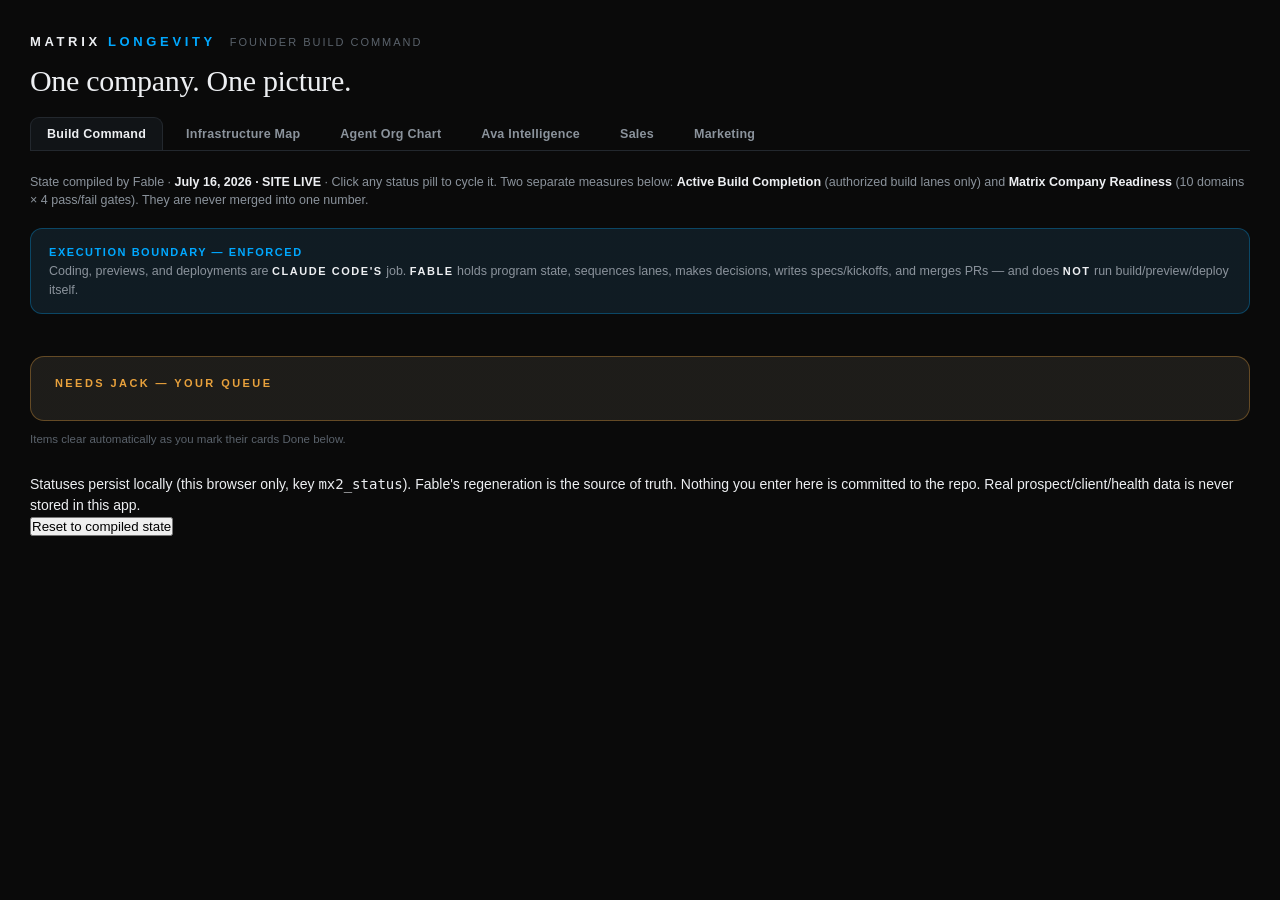
==== commit f09b12b3: "tracker: Jul 16 state — SITE LIVE header (1/3: index.html)" ====
--- a/index.html
+++ b/index.html
@@ -34,7 +34,7 @@
   <main id="main">
 
   <section class="view active" id="view-build" role="tabpanel" aria-labelledby="tab-build" tabindex="-1">
-    <div class="meta">State compiled by Fable · <b>July 15, 2026</b> · Click any status pill to cycle it. Two separate measures below: <b>Active Build Completion</b> (authorized build lanes only) and <b>Matrix Company Readiness</b> (10 domains × 4 pass/fail gates). They are never merged into one number.</div>
+    <div class="meta">State compiled by Fable · <b>July 16, 2026 · SITE LIVE</b> · Click any status pill to cycle it. Two separate measures below: <b>Active Build Completion</b> (authorized build lanes only) and <b>Matrix Company Readiness</b> (10 domains × 4 pass/fail gates). They are never merged into one number.</div>
 
     <div class="rule"><b>Execution boundary &#8212; enforced</b><br>Coding, previews, and deployments are <b style="color:var(--ink)">Claude Code's</b> job. <b style="color:var(--ink)">Fable</b> holds program state, sequences lanes, makes decisions, writes specs/kickoffs, and merges PRs &#8212; and does <b style="color:var(--ink)">not</b> run build/preview/deploy itself.</div>
 
@@ -48,54 +48,42 @@
 
     <div id="lanes"></div>
 
-    <div class="foot">
-      <div class="datatools" id="datatools" aria-label="Data tools"></div>
-      <div id="datamsg" aria-live="polite"></div>
-      <div style="margin-top:10px">Statuses persist locally (this browser only, key <code>mx2_status</code>). Fable's regeneration is the source of truth. Nothing you enter here is committed to the repo. Real prospect/client/health data is never stored in this app.</div>
-      <button onclick="resetStatuses()">Reset to compiled state</button>
-      <input type="file" id="importFile" accept="application/json,.json" style="display:none">
-    </div>
+    <div class="footnote">Statuses persist locally (this browser only, key <code>mx2_status</code>). Fable's regeneration is the source of truth. Nothing you enter here is committed to the repo. Real prospect/client/health data is never stored in this app.</div>
+    <button class="reset" onclick="resetAll()">Reset to compiled state</button>
   </section>
 
   <section class="view" id="view-infra" role="tabpanel" aria-labelledby="tab-infra" tabindex="-1">
-    <div class="intro">The Matrix Intelligence Engine and the commercial spine, layer by layer. <b>Green = real and merged today.</b> Click any box for what it is, its status, and the PR/spec that governs it.</div>
-    <div id="inframount"></div>
+    <div class="meta">The Matrix Intelligence Engine and the commercial spine, layer by layer. <b>Green = real and merged today.</b> Click any box for what it is, its status, and the PR/spec that governs it.</div>
+    <div id="inframap"></div>
   </section>
 
   <section class="view" id="view-org" role="tabpanel" aria-labelledby="tab-org" tabindex="-1">
-    <div class="intro">The full agent hierarchy — Jack &#8594; Ava-CEO &#8594; domain agents &#8594; sub-agents — exactly as designed. <b>Almost none of the agents exist yet;</b> this is the target org. Toggle to see only the roles already in the active build sequence. Click any role for its charter and status.</div>
-    <div class="viewtoggle" id="orgtoggle" role="group" aria-label="Org view">
-      <button class="on" data-view="all" onclick="setOrgView('all')">Full hierarchy</button>
-      <button data-view="active" onclick="setOrgView('active')">In active sequence</button>
+    <div class="meta">The full agent hierarchy &#8212; Jack &#8594; Ava-CEO &#8594; domain agents &#8594; sub-agents &#8212; exactly as designed. <b>Almost none of the agents exist yet;</b> this is the target org. Toggle to see only the roles already in the active build sequence. Click any role for its charter and status.</div>
+    <div class="orgtoggle">
+      <button class="active" id="orgFull" onclick="setOrgMode('full')">Full hierarchy</button>
+      <button id="orgActive" onclick="setOrgMode('active')">In active sequence</button>
     </div>
-    <div id="orgmount"></div>
+    <div id="orgchart"></div>
   </section>
 
   <section class="view" id="view-ava" role="tabpanel" aria-labelledby="tab-ava" tabindex="-1">
-    <div class="intro">Ava Intelligence — the honest capability inventory. Each capability shows an <b>evidence-gated maturity level</b> (L1 Defined &#8594; L5 Proactive); a capability's shown level can never exceed the evidence behind it. Client Ava and Business Ava only. Personal Ava is not shown here. Click any capability for detail.</div>
-    <div id="avamount"></div>
+    <div class="meta">Ava Intelligence &#8212; the honest capability inventory. Each capability shows an <b>evidence-gated maturity level</b> (L1 Defined &#8594; L5 Proactive); a capability's shown level can never exceed the evidence behind it. Client Ava and Business Ava only. Personal Ava is not shown here. Click any capability for detail.</div>
+    <div id="avaboard"></div>
   </section>
 
   <section class="view" id="view-sales" role="tabpanel" aria-labelledby="tab-sales" tabindex="-1">
-    <div class="intro">The Sales picture as it honestly stands. Unresolved commercial facts render as <b>Needs-Jack</b> chips and are never fabricated. Real opportunities are never stored in this app — the pipeline below shows labeled examples only.</div>
-    <div id="salesmount"></div>
+    <div class="meta">The Sales picture as it honestly stands. Unresolved commercial facts render as <b>Needs-Jack</b> chips and are never fabricated. Real opportunities are never stored in this app &#8212; the pipeline below shows labeled examples only.</div>
+    <div id="salesboard"></div>
   </section>
 
   <section class="view" id="view-marketing" role="tabpanel" aria-labelledby="tab-marketing" tabindex="-1">
-    <div class="intro">Marketing structure and the claims taxonomy. Every public claim carries an explicit approval class; <b>"Founder approved" never implies legal, regulatory or clinical approval.</b> Narrative content is authored in WP2.</div>
-    <div id="marketingmount"></div>
+    <div class="meta">Marketing structure and the claims taxonomy. Every public claim carries an explicit approval class; <b>"Founder approved" never implies legal, regulatory or clinical approval.</b> Narrative content is authored in WP2.</div>
+    <div id="marketingboard"></div>
   </section>
 
   </main>
 </div>
 
-<div class="scrim" id="scrim" onclick="closeDrawer()"></div>
-<aside class="drawer" id="drawer" role="dialog" aria-modal="true" aria-labelledby="drawertitle" tabindex="-1">
-  <button class="close" onclick="closeDrawer()" aria-label="Close detail">&times;</button>
-  <div id="drawerbody"></div>
-</aside>
-
-<!-- Ava corner launcher + chat — FLAG-GATED (window.MX.build.flags.avaLauncher). app.js only mounts it when enabled. -->
 <div id="launcher-root"></div>
 
 <!-- Profile paste modal (used by launcher Personal mode when enabled) -->
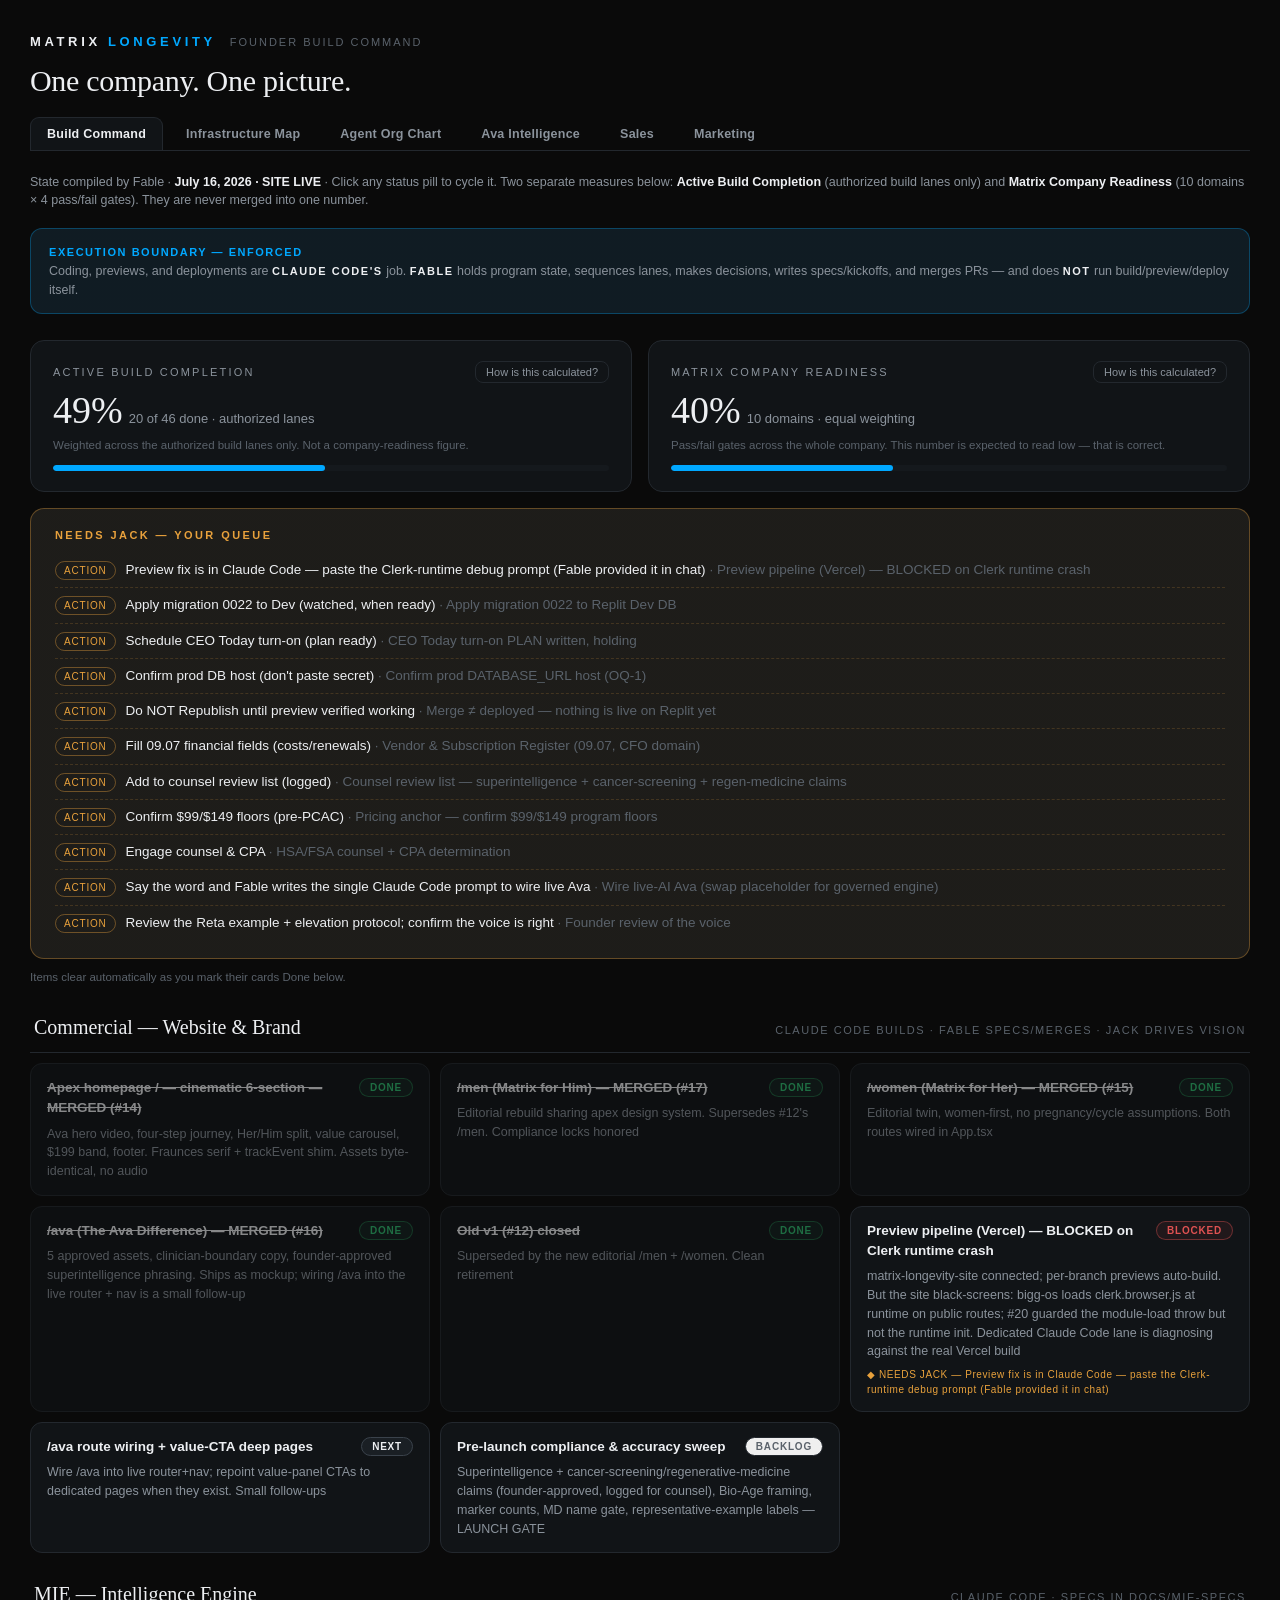
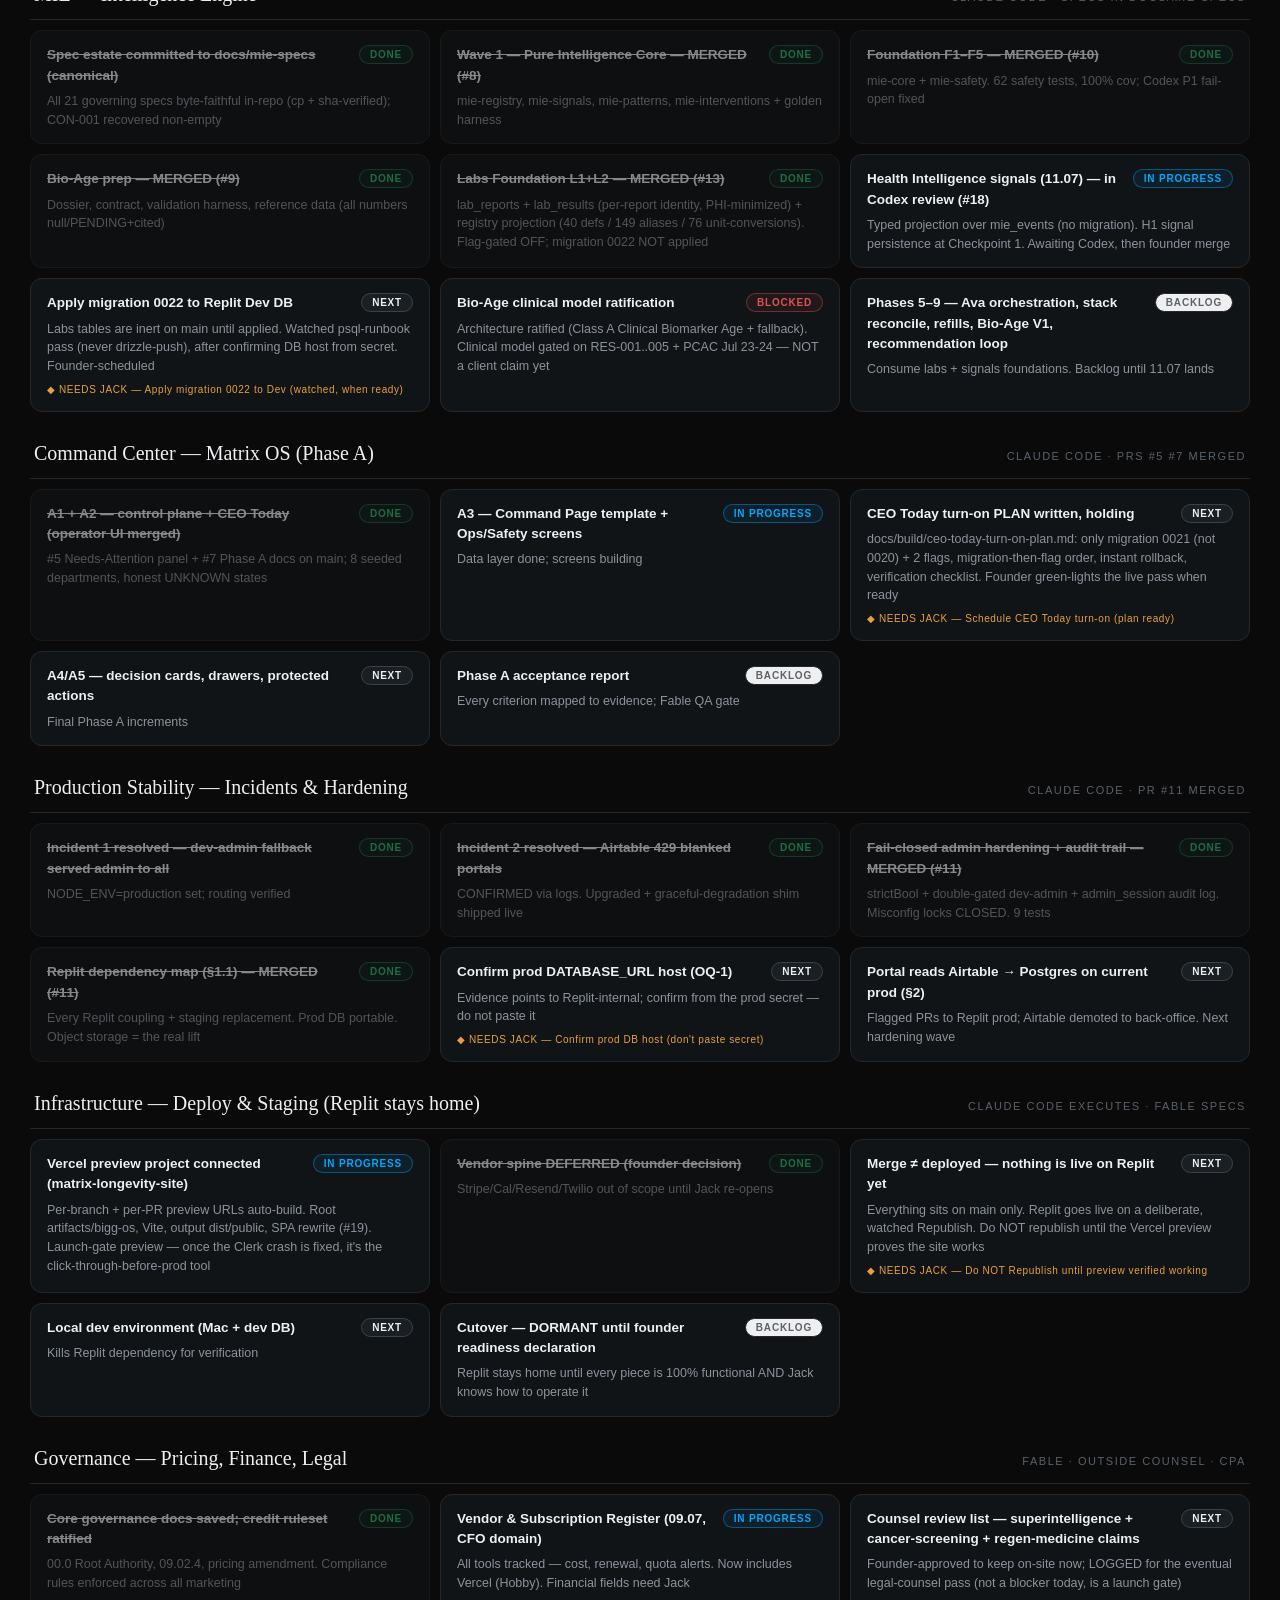
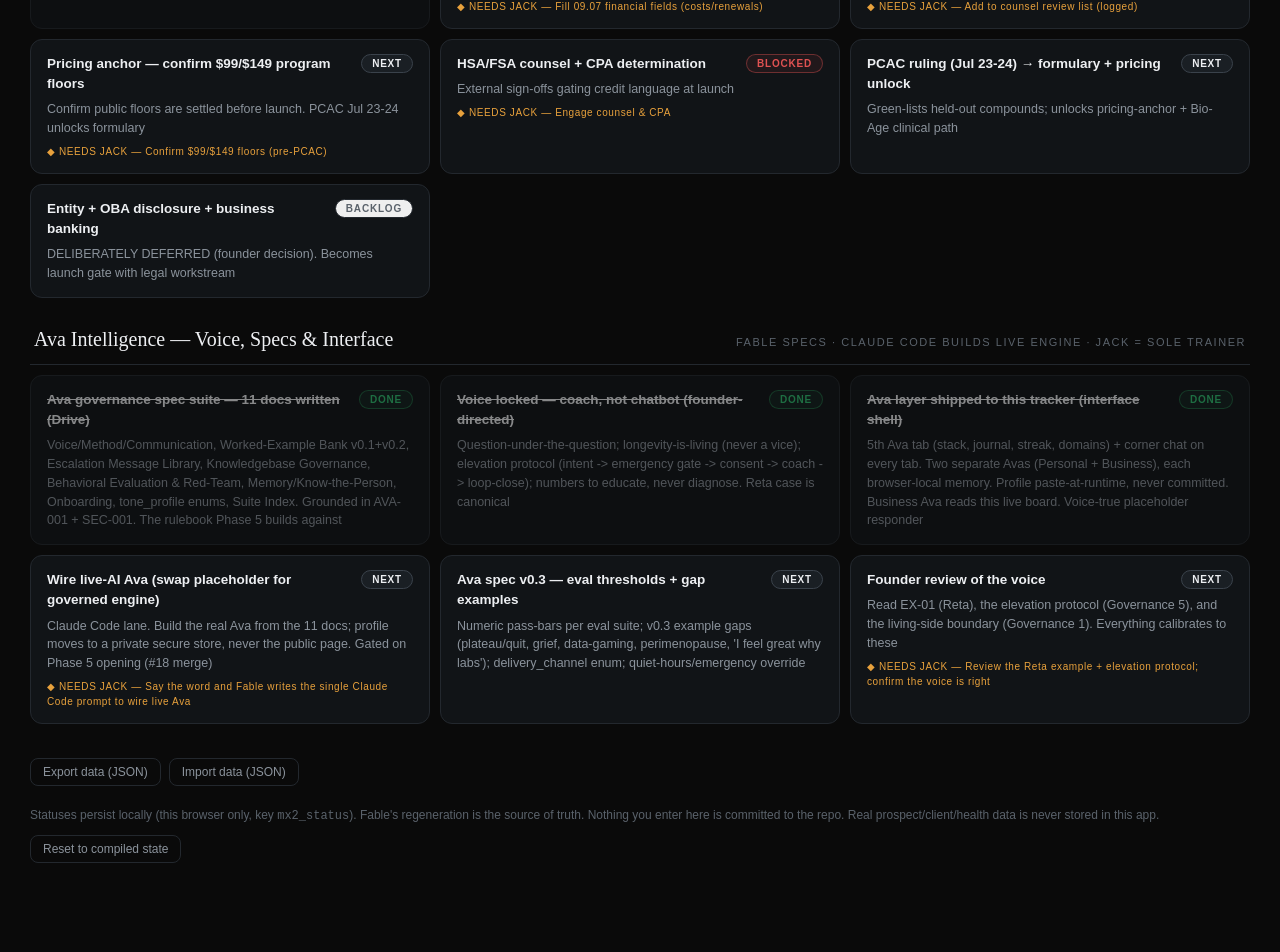
==== commit ddf58db3: "tracker: restore true index.html shell (only date line changed) — corrects Fable's bad reconstructio" ====
--- a/index.html
+++ b/index.html
@@ -48,42 +48,54 @@
 
     <div id="lanes"></div>
 
-    <div class="footnote">Statuses persist locally (this browser only, key <code>mx2_status</code>). Fable's regeneration is the source of truth. Nothing you enter here is committed to the repo. Real prospect/client/health data is never stored in this app.</div>
-    <button class="reset" onclick="resetAll()">Reset to compiled state</button>
+    <div class="foot">
+      <div class="datatools" id="datatools" aria-label="Data tools"></div>
+      <div id="datamsg" aria-live="polite"></div>
+      <div style="margin-top:10px">Statuses persist locally (this browser only, key <code>mx2_status</code>). Fable's regeneration is the source of truth. Nothing you enter here is committed to the repo. Real prospect/client/health data is never stored in this app.</div>
+      <button onclick="resetStatuses()">Reset to compiled state</button>
+      <input type="file" id="importFile" accept="application/json,.json" style="display:none">
+    </div>
   </section>
 
   <section class="view" id="view-infra" role="tabpanel" aria-labelledby="tab-infra" tabindex="-1">
-    <div class="meta">The Matrix Intelligence Engine and the commercial spine, layer by layer. <b>Green = real and merged today.</b> Click any box for what it is, its status, and the PR/spec that governs it.</div>
-    <div id="inframap"></div>
+    <div class="intro">The Matrix Intelligence Engine and the commercial spine, layer by layer. <b>Green = real and merged today.</b> Click any box for what it is, its status, and the PR/spec that governs it.</div>
+    <div id="inframount"></div>
   </section>
 
   <section class="view" id="view-org" role="tabpanel" aria-labelledby="tab-org" tabindex="-1">
-    <div class="meta">The full agent hierarchy &#8212; Jack &#8594; Ava-CEO &#8594; domain agents &#8594; sub-agents &#8212; exactly as designed. <b>Almost none of the agents exist yet;</b> this is the target org. Toggle to see only the roles already in the active build sequence. Click any role for its charter and status.</div>
-    <div class="orgtoggle">
-      <button class="active" id="orgFull" onclick="setOrgMode('full')">Full hierarchy</button>
-      <button id="orgActive" onclick="setOrgMode('active')">In active sequence</button>
+    <div class="intro">The full agent hierarchy — Jack &#8594; Ava-CEO &#8594; domain agents &#8594; sub-agents — exactly as designed. <b>Almost none of the agents exist yet;</b> this is the target org. Toggle to see only the roles already in the active build sequence. Click any role for its charter and status.</div>
+    <div class="viewtoggle" id="orgtoggle" role="group" aria-label="Org view">
+      <button class="on" data-view="all" onclick="setOrgView('all')">Full hierarchy</button>
+      <button data-view="active" onclick="setOrgView('active')">In active sequence</button>
     </div>
-    <div id="orgchart"></div>
+    <div id="orgmount"></div>
   </section>
 
   <section class="view" id="view-ava" role="tabpanel" aria-labelledby="tab-ava" tabindex="-1">
-    <div class="meta">Ava Intelligence &#8212; the honest capability inventory. Each capability shows an <b>evidence-gated maturity level</b> (L1 Defined &#8594; L5 Proactive); a capability's shown level can never exceed the evidence behind it. Client Ava and Business Ava only. Personal Ava is not shown here. Click any capability for detail.</div>
-    <div id="avaboard"></div>
+    <div class="intro">Ava Intelligence — the honest capability inventory. Each capability shows an <b>evidence-gated maturity level</b> (L1 Defined &#8594; L5 Proactive); a capability's shown level can never exceed the evidence behind it. Client Ava and Business Ava only. Personal Ava is not shown here. Click any capability for detail.</div>
+    <div id="avamount"></div>
   </section>
 
   <section class="view" id="view-sales" role="tabpanel" aria-labelledby="tab-sales" tabindex="-1">
-    <div class="meta">The Sales picture as it honestly stands. Unresolved commercial facts render as <b>Needs-Jack</b> chips and are never fabricated. Real opportunities are never stored in this app &#8212; the pipeline below shows labeled examples only.</div>
-    <div id="salesboard"></div>
+    <div class="intro">The Sales picture as it honestly stands. Unresolved commercial facts render as <b>Needs-Jack</b> chips and are never fabricated. Real opportunities are never stored in this app — the pipeline below shows labeled examples only.</div>
+    <div id="salesmount"></div>
   </section>
 
   <section class="view" id="view-marketing" role="tabpanel" aria-labelledby="tab-marketing" tabindex="-1">
-    <div class="meta">Marketing structure and the claims taxonomy. Every public claim carries an explicit approval class; <b>"Founder approved" never implies legal, regulatory or clinical approval.</b> Narrative content is authored in WP2.</div>
-    <div id="marketingboard"></div>
+    <div class="intro">Marketing structure and the claims taxonomy. Every public claim carries an explicit approval class; <b>"Founder approved" never implies legal, regulatory or clinical approval.</b> Narrative content is authored in WP2.</div>
+    <div id="marketingmount"></div>
   </section>
 
   </main>
 </div>
 
+<div class="scrim" id="scrim" onclick="closeDrawer()"></div>
+<aside class="drawer" id="drawer" role="dialog" aria-modal="true" aria-labelledby="drawertitle" tabindex="-1">
+  <button class="close" onclick="closeDrawer()" aria-label="Close detail">&times;</button>
+  <div id="drawerbody"></div>
+</aside>
+
+<!-- Ava corner launcher + chat — FLAG-GATED (window.MX.build.flags.avaLauncher). app.js only mounts it when enabled. -->
 <div id="launcher-root"></div>
 
 <!-- Profile paste modal (used by launcher Personal mode when enabled) -->
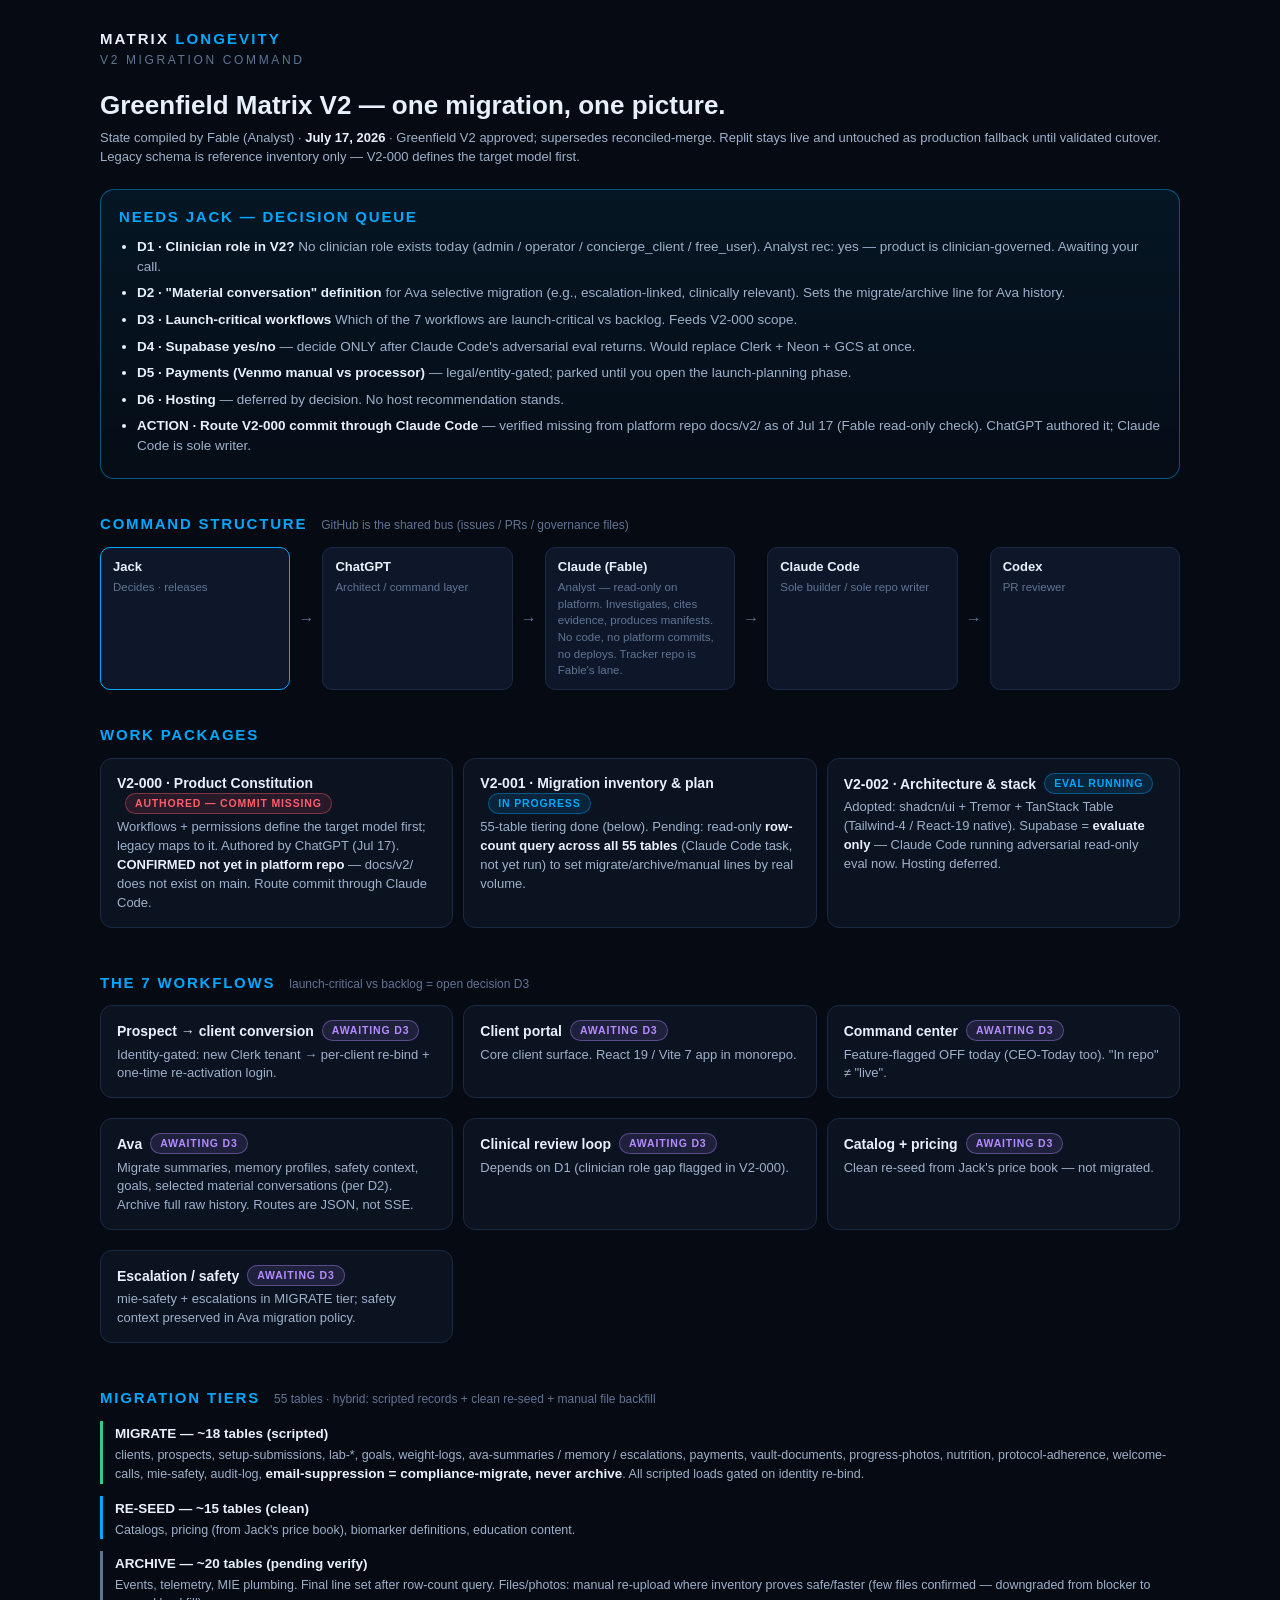
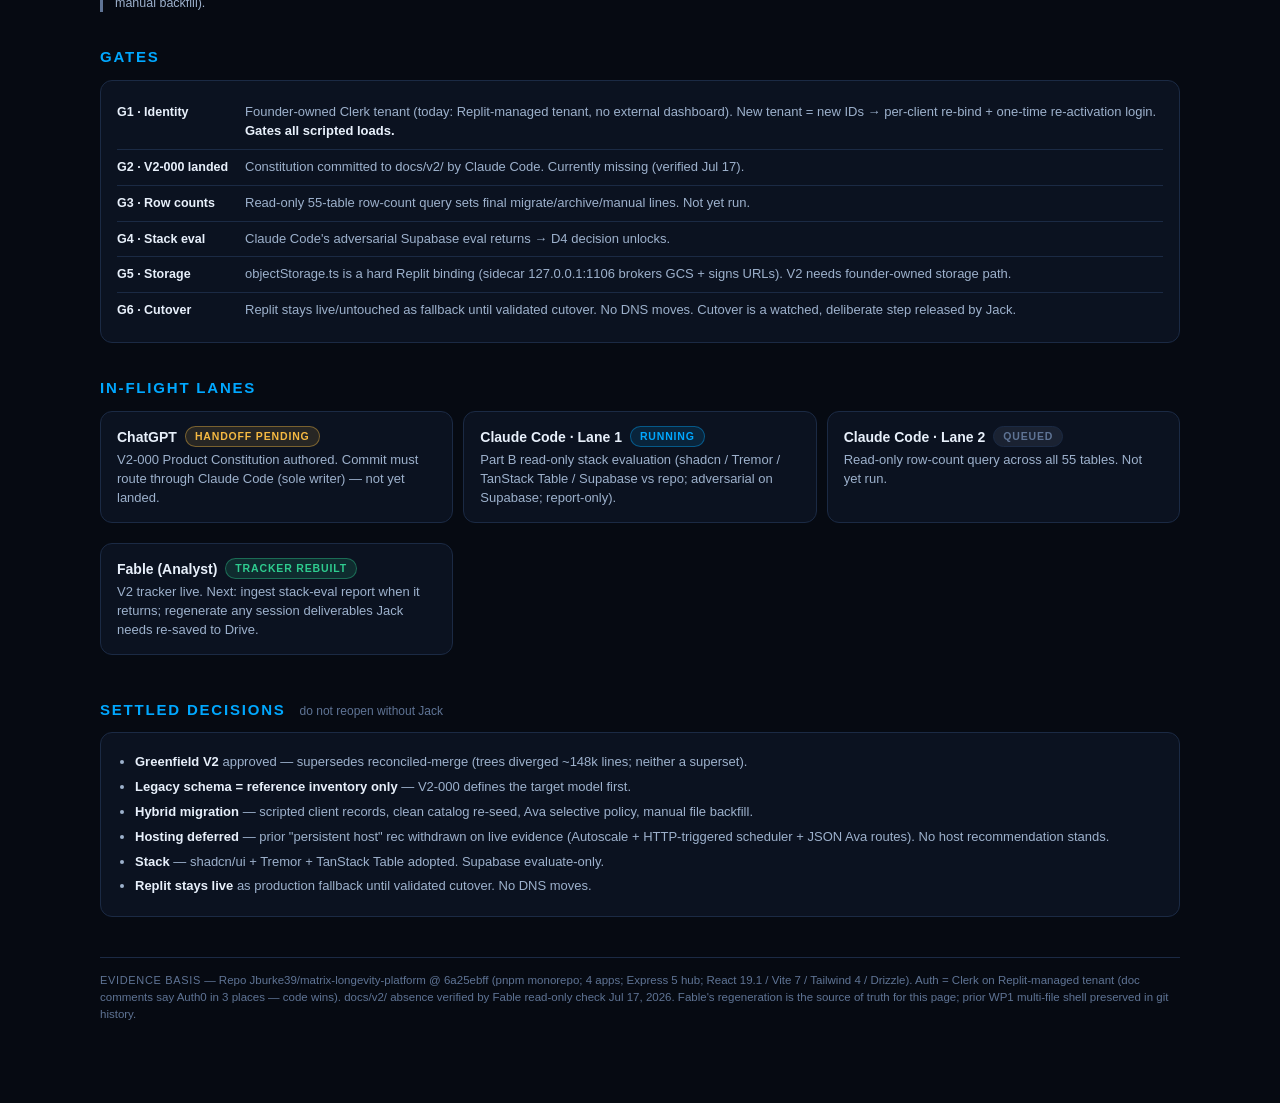
==== commit 8a33bd30: "V2 rebuild: tracker restructured for Matrix V2 greenfield migration (command structure, work package" ====
--- a/index.html
+++ b/index.html
@@ -3,126 +3,141 @@
 <head>
 <meta charset="UTF-8">
 <meta name="viewport" content="width=device-width, initial-scale=1.0">
-<title>Matrix — Founder Build Command</title>
-<!-- WP1 shell. Design language unchanged; content lives in /data/*.js (Fable-owned),
-     rendering/persistence in app.js (code-owned). Data files load first, then app.js. -->
-<link rel="stylesheet" href="app.css">
+<title>Matrix — V2 Migration Command</title>
+<style>
+:root{--bg:#060a12;--panel:#0b1220;--panel2:#0e1729;--line:#1b2a44;--ink:#e8f0fb;--dim:#9db1cc;--faint:#5f7495;--blue:#00A8FF;--green:#2ecc8f;--amber:#f5b942;--red:#ff5d6c;--purple:#b48cff}
+*{box-sizing:border-box;margin:0;padding:0}
+body{background:var(--bg);color:var(--ink);font-family:-apple-system,BlinkMacSystemFont,"Segoe UI",Inter,Roboto,sans-serif;line-height:1.45;padding:28px 18px 80px}
+.wrap{max-width:1080px;margin:0 auto}
+.logo{font-weight:800;letter-spacing:.14em;font-size:15px}
+.logo span{color:var(--blue)}
+.sub{color:var(--faint);font-size:12px;letter-spacing:.22em;text-transform:uppercase;margin-top:2px}
+h1{font-size:26px;margin:18px 0 4px;font-weight:750}
+.meta{color:var(--dim);font-size:13px;margin-bottom:22px}
+.meta b{color:var(--ink)}
+h2{font-size:15px;letter-spacing:.12em;text-transform:uppercase;color:var(--blue);margin:34px 0 12px;font-weight:700}
+h2 .n{color:var(--faint);font-weight:500;letter-spacing:0;text-transform:none;font-size:12px;margin-left:8px}
+.card{background:var(--panel);border:1px solid var(--line);border-radius:12px;padding:14px 16px;margin-bottom:10px}
+.card h3{font-size:14px;font-weight:700;margin-bottom:4px}
+.card p{font-size:13px;color:var(--dim)}
+.card p b{color:var(--ink)}
+.grid{display:grid;grid-template-columns:repeat(auto-fill,minmax(320px,1fr));gap:10px}
+.pill{display:inline-block;font-size:10.5px;font-weight:700;letter-spacing:.08em;text-transform:uppercase;padding:2px 9px;border-radius:99px;margin-left:8px;vertical-align:2px}
+.p-done{background:rgba(46,204,143,.14);color:var(--green);border:1px solid rgba(46,204,143,.4)}
+.p-run{background:rgba(0,168,255,.12);color:var(--blue);border:1px solid rgba(0,168,255,.4)}
+.p-block{background:rgba(255,93,108,.12);color:var(--red);border:1px solid rgba(255,93,108,.4)}
+.p-wait{background:rgba(245,185,66,.12);color:var(--amber);border:1px solid rgba(245,185,66,.4)}
+.p-hold{background:rgba(159,180,208,.1);color:var(--faint);border:1px solid var(--line)}
+.p-dec{background:rgba(180,140,255,.12);color:var(--purple);border:1px solid rgba(180,140,255,.4)}
+.needs{background:linear-gradient(180deg,rgba(0,168,255,.08),rgba(0,168,255,.02));border:1px solid rgba(0,168,255,.45);border-radius:14px;padding:16px 18px;margin:8px 0 6px}
+.needs h2{margin:0 0 10px;color:var(--blue)}
+.needs li{font-size:13.5px;margin:7px 0 7px 18px;color:var(--ink)}
+.needs li span{color:var(--dim)}
+.chain{display:flex;flex-wrap:wrap;gap:8px;align-items:stretch;margin-bottom:8px}
+.role{flex:1 1 180px;background:var(--panel2);border:1px solid var(--line);border-radius:10px;padding:10px 12px}
+.role b{display:block;font-size:13px}
+.role i{display:block;font-style:normal;color:var(--faint);font-size:11.5px;margin-top:2px}
+.role.jack{border-color:var(--blue)}
+.arrow{align-self:center;color:var(--faint);font-size:16px}
+.tier{border-left:3px solid var(--line);padding-left:12px;margin-bottom:12px}
+.tier.mig{border-color:var(--green)}
+.tier.seed{border-color:var(--blue)}
+.tier.arc{border-color:var(--faint)}
+.tier b{font-size:13.5px}
+.tier p{font-size:12.5px;color:var(--dim);margin-top:2px}
+.gate{display:flex;gap:10px;align-items:baseline;padding:8px 0;border-bottom:1px solid var(--line);font-size:13px}
+.gate:last-child{border-bottom:none}
+.gate .g{min-width:118px;font-weight:700;color:var(--ink);font-size:12.5px}
+.gate .d{color:var(--dim)}
+.settled li{font-size:13px;color:var(--dim);margin:6px 0 6px 18px}
+.settled li b{color:var(--ink)}
+.foot{margin-top:40px;color:var(--faint);font-size:11.5px;border-top:1px solid var(--line);padding-top:14px}
+.tag{color:var(--faint);font-size:11px;letter-spacing:.06em;text-transform:uppercase}
+</style>
 </head>
 <body>
-<a class="skip-link" href="#main">Skip to content</a>
 <div class="wrap">
-  <header class="brand"><div class="logo">MATRIX <span>LONGEVITY</span></div><div class="sub">Founder Build Command</div></header>
-  <h1>One company. One picture.</h1>
+<div class="logo">MATRIX <span>LONGEVITY</span></div>
+<div class="sub">V2 Migration Command</div>
+<h1>Greenfield Matrix V2 — one migration, one picture.</h1>
+<div class="meta">State compiled by Fable (Analyst) · <b>July 17, 2026</b> · Greenfield V2 approved; supersedes reconciled-merge. Replit stays live and untouched as production fallback until validated cutover. Legacy schema is reference inventory only — V2-000 defines the target model first.</div>
 
-  <nav class="tabs" id="tabs" role="tablist" aria-label="Build Command sections">
-    <button class="tab active" role="tab" id="tab-build"     aria-controls="view-build"     aria-selected="true"  data-tab="build">Build Command</button>
-    <button class="tab"        role="tab" id="tab-infra"     aria-controls="view-infra"     aria-selected="false" data-tab="infra">Infrastructure Map</button>
-    <button class="tab"        role="tab" id="tab-org"       aria-controls="view-org"       aria-selected="false" data-tab="org">Agent Org Chart</button>
-    <button class="tab"        role="tab" id="tab-ava"       aria-controls="view-ava"       aria-selected="false" data-tab="ava">Ava Intelligence</button>
-    <button class="tab"        role="tab" id="tab-sales"     aria-controls="view-sales"     aria-selected="false" data-tab="sales">Sales</button>
-    <button class="tab"        role="tab" id="tab-marketing" aria-controls="view-marketing" aria-selected="false" data-tab="marketing">Marketing</button>
-  </nav>
-
-  <div class="legend" id="maplegend" style="display:none" aria-hidden="true">
-    <span><i class="dot d-built"></i> Built / Merged</span>
-    <span><i class="dot d-progress"></i> In Progress</span>
-    <span><i class="dot d-spec"></i> Spec'd, not built</span>
-    <span><i class="dot d-planned"></i> Planned / Not started</span>
-    <span style="color:var(--faint)">· click any box for detail</span>
-  </div>
-
-  <main id="main">
-
-  <section class="view active" id="view-build" role="tabpanel" aria-labelledby="tab-build" tabindex="-1">
-    <div class="meta">State compiled by Fable · <b>July 16, 2026 · SITE LIVE</b> · Click any status pill to cycle it. Two separate measures below: <b>Active Build Completion</b> (authorized build lanes only) and <b>Matrix Company Readiness</b> (10 domains × 4 pass/fail gates). They are never merged into one number.</div>
-
-    <div class="rule"><b>Execution boundary &#8212; enforced</b><br>Coding, previews, and deployments are <b style="color:var(--ink)">Claude Code's</b> job. <b style="color:var(--ink)">Fable</b> holds program state, sequences lanes, makes decisions, writes specs/kickoffs, and merges PRs &#8212; and does <b style="color:var(--ink)">not</b> run build/preview/deploy itself.</div>
-
-    <div class="metrics" id="metrics"></div>
-
-    <div class="needs">
-      <h2>Needs Jack — your queue</h2>
-      <ul id="needslist"></ul>
-    </div>
-    <div class="hint">Items clear automatically as you mark their cards Done below.</div>
-
-    <div id="lanes"></div>
-
-    <div class="foot">
-      <div class="datatools" id="datatools" aria-label="Data tools"></div>
-      <div id="datamsg" aria-live="polite"></div>
-      <div style="margin-top:10px">Statuses persist locally (this browser only, key <code>mx2_status</code>). Fable's regeneration is the source of truth. Nothing you enter here is committed to the repo. Real prospect/client/health data is never stored in this app.</div>
-      <button onclick="resetStatuses()">Reset to compiled state</button>
-      <input type="file" id="importFile" accept="application/json,.json" style="display:none">
-    </div>
-  </section>
-
-  <section class="view" id="view-infra" role="tabpanel" aria-labelledby="tab-infra" tabindex="-1">
-    <div class="intro">The Matrix Intelligence Engine and the commercial spine, layer by layer. <b>Green = real and merged today.</b> Click any box for what it is, its status, and the PR/spec that governs it.</div>
-    <div id="inframount"></div>
-  </section>
-
-  <section class="view" id="view-org" role="tabpanel" aria-labelledby="tab-org" tabindex="-1">
-    <div class="intro">The full agent hierarchy — Jack &#8594; Ava-CEO &#8594; domain agents &#8594; sub-agents — exactly as designed. <b>Almost none of the agents exist yet;</b> this is the target org. Toggle to see only the roles already in the active build sequence. Click any role for its charter and status.</div>
-    <div class="viewtoggle" id="orgtoggle" role="group" aria-label="Org view">
-      <button class="on" data-view="all" onclick="setOrgView('all')">Full hierarchy</button>
-      <button data-view="active" onclick="setOrgView('active')">In active sequence</button>
-    </div>
-    <div id="orgmount"></div>
-  </section>
-
-  <section class="view" id="view-ava" role="tabpanel" aria-labelledby="tab-ava" tabindex="-1">
-    <div class="intro">Ava Intelligence — the honest capability inventory. Each capability shows an <b>evidence-gated maturity level</b> (L1 Defined &#8594; L5 Proactive); a capability's shown level can never exceed the evidence behind it. Client Ava and Business Ava only. Personal Ava is not shown here. Click any capability for detail.</div>
-    <div id="avamount"></div>
-  </section>
-
-  <section class="view" id="view-sales" role="tabpanel" aria-labelledby="tab-sales" tabindex="-1">
-    <div class="intro">The Sales picture as it honestly stands. Unresolved commercial facts render as <b>Needs-Jack</b> chips and are never fabricated. Real opportunities are never stored in this app — the pipeline below shows labeled examples only.</div>
-    <div id="salesmount"></div>
-  </section>
-
-  <section class="view" id="view-marketing" role="tabpanel" aria-labelledby="tab-marketing" tabindex="-1">
-    <div class="intro">Marketing structure and the claims taxonomy. Every public claim carries an explicit approval class; <b>"Founder approved" never implies legal, regulatory or clinical approval.</b> Narrative content is authored in WP2.</div>
-    <div id="marketingmount"></div>
-  </section>
-
-  </main>
+<div class="needs">
+<h2>Needs Jack — decision queue</h2>
+<ul>
+<li><b>D1 · Clinician role in V2?</b> <span>No clinician role exists today (admin / operator / concierge_client / free_user). Analyst rec: yes — product is clinician-governed. Awaiting your call.</span></li>
+<li><b>D2 · "Material conversation" definition</b> <span>for Ava selective migration (e.g., escalation-linked, clinically relevant). Sets the migrate/archive line for Ava history.</span></li>
+<li><b>D3 · Launch-critical workflows</b> <span>Which of the 7 workflows are launch-critical vs backlog. Feeds V2-000 scope.</span></li>
+<li><b>D4 · Supabase yes/no</b> <span>— decide ONLY after Claude Code's adversarial eval returns. Would replace Clerk + Neon + GCS at once.</span></li>
+<li><b>D5 · Payments (Venmo manual vs processor)</b> <span>— legal/entity-gated; parked until you open the launch-planning phase.</span></li>
+<li><b>D6 · Hosting</b> <span>— deferred by decision. No host recommendation stands.</span></li>
+<li><b>ACTION · Route V2-000 commit through Claude Code</b> <span>— verified missing from platform repo docs/v2/ as of Jul 17 (Fable read-only check). ChatGPT authored it; Claude Code is sole writer.</span></li>
+</ul>
 </div>
 
-<div class="scrim" id="scrim" onclick="closeDrawer()"></div>
-<aside class="drawer" id="drawer" role="dialog" aria-modal="true" aria-labelledby="drawertitle" tabindex="-1">
-  <button class="close" onclick="closeDrawer()" aria-label="Close detail">&times;</button>
-  <div id="drawerbody"></div>
-</aside>
-
-<!-- Ava corner launcher + chat — FLAG-GATED (window.MX.build.flags.avaLauncher). app.js only mounts it when enabled. -->
-<div id="launcher-root"></div>
-
-<!-- Profile paste modal (used by launcher Personal mode when enabled) -->
-<div class="pmodal" id="pmodal" role="dialog" aria-modal="true" aria-labelledby="pmodaltitle">
-  <div class="box">
-    <h3 id="pmodaltitle">Tell Ava about you</h3>
-    <p>Paste anything — your current stack (peptides, meds, supplements with doses), your goals in your own words, your life, how you're feeling. Free text is fine; she'll read it.</p>
-    <textarea id="profileText" placeholder="e.g. 41, goals in your own words, current stack with doses, how you're sleeping…"></textarea>
-    <div class="privacy">This stays in your browser only (localStorage, key <code>mxava_profile</code>). It is never sent anywhere or committed to GitHub. When live-AI Ava is wired in Claude Code, your profile moves to a private, secure store — never this public page.</div>
-    <div class="prow">
-      <button onclick="closeProfile()">Cancel</button>
-      <button class="save" onclick="saveProfile()">Save to this browser</button>
-    </div>
-  </div>
+<h2>Command structure <span class="n">GitHub is the shared bus (issues / PRs / governance files)</span></h2>
+<div class="chain">
+<div class="role jack"><b>Jack</b><i>Decides · releases</i></div><div class="arrow">→</div>
+<div class="role"><b>ChatGPT</b><i>Architect / command layer</i></div><div class="arrow">→</div>
+<div class="role"><b>Claude (Fable)</b><i>Analyst — read-only on platform. Investigates, cites evidence, produces manifests. No code, no platform commits, no deploys. Tracker repo is Fable's lane.</i></div><div class="arrow">→</div>
+<div class="role"><b>Claude Code</b><i>Sole builder / sole repo writer</i></div><div class="arrow">→</div>
+<div class="role"><b>Codex</b><i>PR reviewer</i></div>
 </div>
 
-<!-- Data files (Fable-owned content) load first, in deterministic order -->
-<script src="data/build.js"></script>
-<script src="data/shared.js"></script>
-<script src="data/sales.js"></script>
-<script src="data/marketing.js"></script>
-<script src="data/readiness.js"></script>
-<script src="data/infra.js"></script>
-<script src="data/org.js"></script>
-<script src="data/ava.js"></script>
-<script src="data/archive-command-center.js"></script>
-<!-- Application (code-owned rendering/persistence) loads last -->
-<script src="app.js"></script>
+<h2>Work packages</h2>
+<div class="grid">
+<div class="card"><h3>V2-000 · Product Constitution<span class="pill p-block">Authored — commit missing</span></h3><p>Workflows + permissions define the target model first; legacy maps to it. Authored by ChatGPT (Jul 17). <b>CONFIRMED not yet in platform repo</b> — docs/v2/ does not exist on main. Route commit through Claude Code.</p></div>
+<div class="card"><h3>V2-001 · Migration inventory &amp; plan<span class="pill p-run">In progress</span></h3><p>55-table tiering done (below). Pending: read-only <b>row-count query across all 55 tables</b> (Claude Code task, not yet run) to set migrate/archive/manual lines by real volume.</p></div>
+<div class="card"><h3>V2-002 · Architecture &amp; stack<span class="pill p-run">Eval running</span></h3><p>Adopted: shadcn/ui + Tremor + TanStack Table (Tailwind-4 / React-19 native). Supabase = <b>evaluate only</b> — Claude Code running adversarial read-only eval now. Hosting deferred.</p></div>
+</div>
+
+<h2>The 7 workflows <span class="n">launch-critical vs backlog = open decision D3</span></h2>
+<div class="grid">
+<div class="card"><h3>Prospect → client conversion<span class="pill p-dec">Awaiting D3</span></h3><p>Identity-gated: new Clerk tenant → per-client re-bind + one-time re-activation login.</p></div>
+<div class="card"><h3>Client portal<span class="pill p-dec">Awaiting D3</span></h3><p>Core client surface. React 19 / Vite 7 app in monorepo.</p></div>
+<div class="card"><h3>Command center<span class="pill p-dec">Awaiting D3</span></h3><p>Feature-flagged OFF today (CEO-Today too). "In repo" ≠ "live".</p></div>
+<div class="card"><h3>Ava<span class="pill p-dec">Awaiting D3</span></h3><p>Migrate summaries, memory profiles, safety context, goals, selected material conversations (per D2). Archive full raw history. Routes are JSON, not SSE.</p></div>
+<div class="card"><h3>Clinical review loop<span class="pill p-dec">Awaiting D3</span></h3><p>Depends on D1 (clinician role gap flagged in V2-000).</p></div>
+<div class="card"><h3>Catalog + pricing<span class="pill p-dec">Awaiting D3</span></h3><p>Clean re-seed from Jack's price book — not migrated.</p></div>
+<div class="card"><h3>Escalation / safety<span class="pill p-dec">Awaiting D3</span></h3><p>mie-safety + escalations in MIGRATE tier; safety context preserved in Ava migration policy.</p></div>
+</div>
+
+<h2>Migration tiers <span class="n">55 tables · hybrid: scripted records + clean re-seed + manual file backfill</span></h2>
+<div class="tier mig"><b>MIGRATE — ~18 tables (scripted)</b><p>clients, prospects, setup-submissions, lab-*, goals, weight-logs, ava-summaries / memory / escalations, payments, vault-documents, progress-photos, nutrition, protocol-adherence, welcome-calls, mie-safety, audit-log, <b style="color:var(--ink)">email-suppression = compliance-migrate, never archive</b>. All scripted loads gated on identity re-bind.</p></div>
+<div class="tier seed"><b>RE-SEED — ~15 tables (clean)</b><p>Catalogs, pricing (from Jack's price book), biomarker definitions, education content.</p></div>
+<div class="tier arc"><b>ARCHIVE — ~20 tables (pending verify)</b><p>Events, telemetry, MIE plumbing. Final line set after row-count query. Files/photos: manual re-upload where inventory proves safe/faster (few files confirmed — downgraded from blocker to manual backfill).</p></div>
+
+<h2>Gates</h2>
+<div class="card">
+<div class="gate"><span class="g">G1 · Identity</span><span class="d">Founder-owned Clerk tenant (today: Replit-managed tenant, no external dashboard). New tenant = new IDs → per-client re-bind + one-time re-activation login. <b style="color:var(--ink)">Gates all scripted loads.</b></span></div>
+<div class="gate"><span class="g">G2 · V2-000 landed</span><span class="d">Constitution committed to docs/v2/ by Claude Code. Currently missing (verified Jul 17).</span></div>
+<div class="gate"><span class="g">G3 · Row counts</span><span class="d">Read-only 55-table row-count query sets final migrate/archive/manual lines. Not yet run.</span></div>
+<div class="gate"><span class="g">G4 · Stack eval</span><span class="d">Claude Code's adversarial Supabase eval returns → D4 decision unlocks.</span></div>
+<div class="gate"><span class="g">G5 · Storage</span><span class="d">objectStorage.ts is a hard Replit binding (sidecar 127.0.0.1:1106 brokers GCS + signs URLs). V2 needs founder-owned storage path.</span></div>
+<div class="gate"><span class="g">G6 · Cutover</span><span class="d">Replit stays live/untouched as fallback until validated cutover. No DNS moves. Cutover is a watched, deliberate step released by Jack.</span></div>
+</div>
+
+<h2>In-flight lanes</h2>
+<div class="grid">
+<div class="card"><h3>ChatGPT<span class="pill p-wait">Handoff pending</span></h3><p>V2-000 Product Constitution authored. Commit must route through Claude Code (sole writer) — not yet landed.</p></div>
+<div class="card"><h3>Claude Code · Lane 1<span class="pill p-run">Running</span></h3><p>Part B read-only stack evaluation (shadcn / Tremor / TanStack Table / Supabase vs repo; adversarial on Supabase; report-only).</p></div>
+<div class="card"><h3>Claude Code · Lane 2<span class="pill p-hold">Queued</span></h3><p>Read-only row-count query across all 55 tables. Not yet run.</p></div>
+<div class="card"><h3>Fable (Analyst)<span class="pill p-done">Tracker rebuilt</span></h3><p>V2 tracker live. Next: ingest stack-eval report when it returns; regenerate any session deliverables Jack needs re-saved to Drive.</p></div>
+</div>
+
+<h2>Settled decisions <span class="n">do not reopen without Jack</span></h2>
+<div class="card"><ul class="settled">
+<li><b>Greenfield V2</b> approved — supersedes reconciled-merge (trees diverged ~148k lines; neither a superset).</li>
+<li><b>Legacy schema = reference inventory only</b> — V2-000 defines the target model first.</li>
+<li><b>Hybrid migration</b> — scripted client records, clean catalog re-seed, Ava selective policy, manual file backfill.</li>
+<li><b>Hosting deferred</b> — prior "persistent host" rec withdrawn on live evidence (Autoscale + HTTP-triggered scheduler + JSON Ava routes). No host recommendation stands.</li>
+<li><b>Stack</b> — shadcn/ui + Tremor + TanStack Table adopted. Supabase evaluate-only.</li>
+<li><b>Replit stays live</b> as production fallback until validated cutover. No DNS moves.</li>
+</ul></div>
+
+<div class="foot">
+<span class="tag">Evidence basis</span> — Repo Jburke39/matrix-longevity-platform @ 6a25ebff (pnpm monorepo; 4 apps; Express 5 hub; React 19.1 / Vite 7 / Tailwind 4 / Drizzle). Auth = Clerk on Replit-managed tenant (doc comments say Auth0 in 3 places — code wins). docs/v2/ absence verified by Fable read-only check Jul 17, 2026. Fable's regeneration is the source of truth for this page; prior WP1 multi-file shell preserved in git history.
+</div>
+</div>
 </body>
 </html>
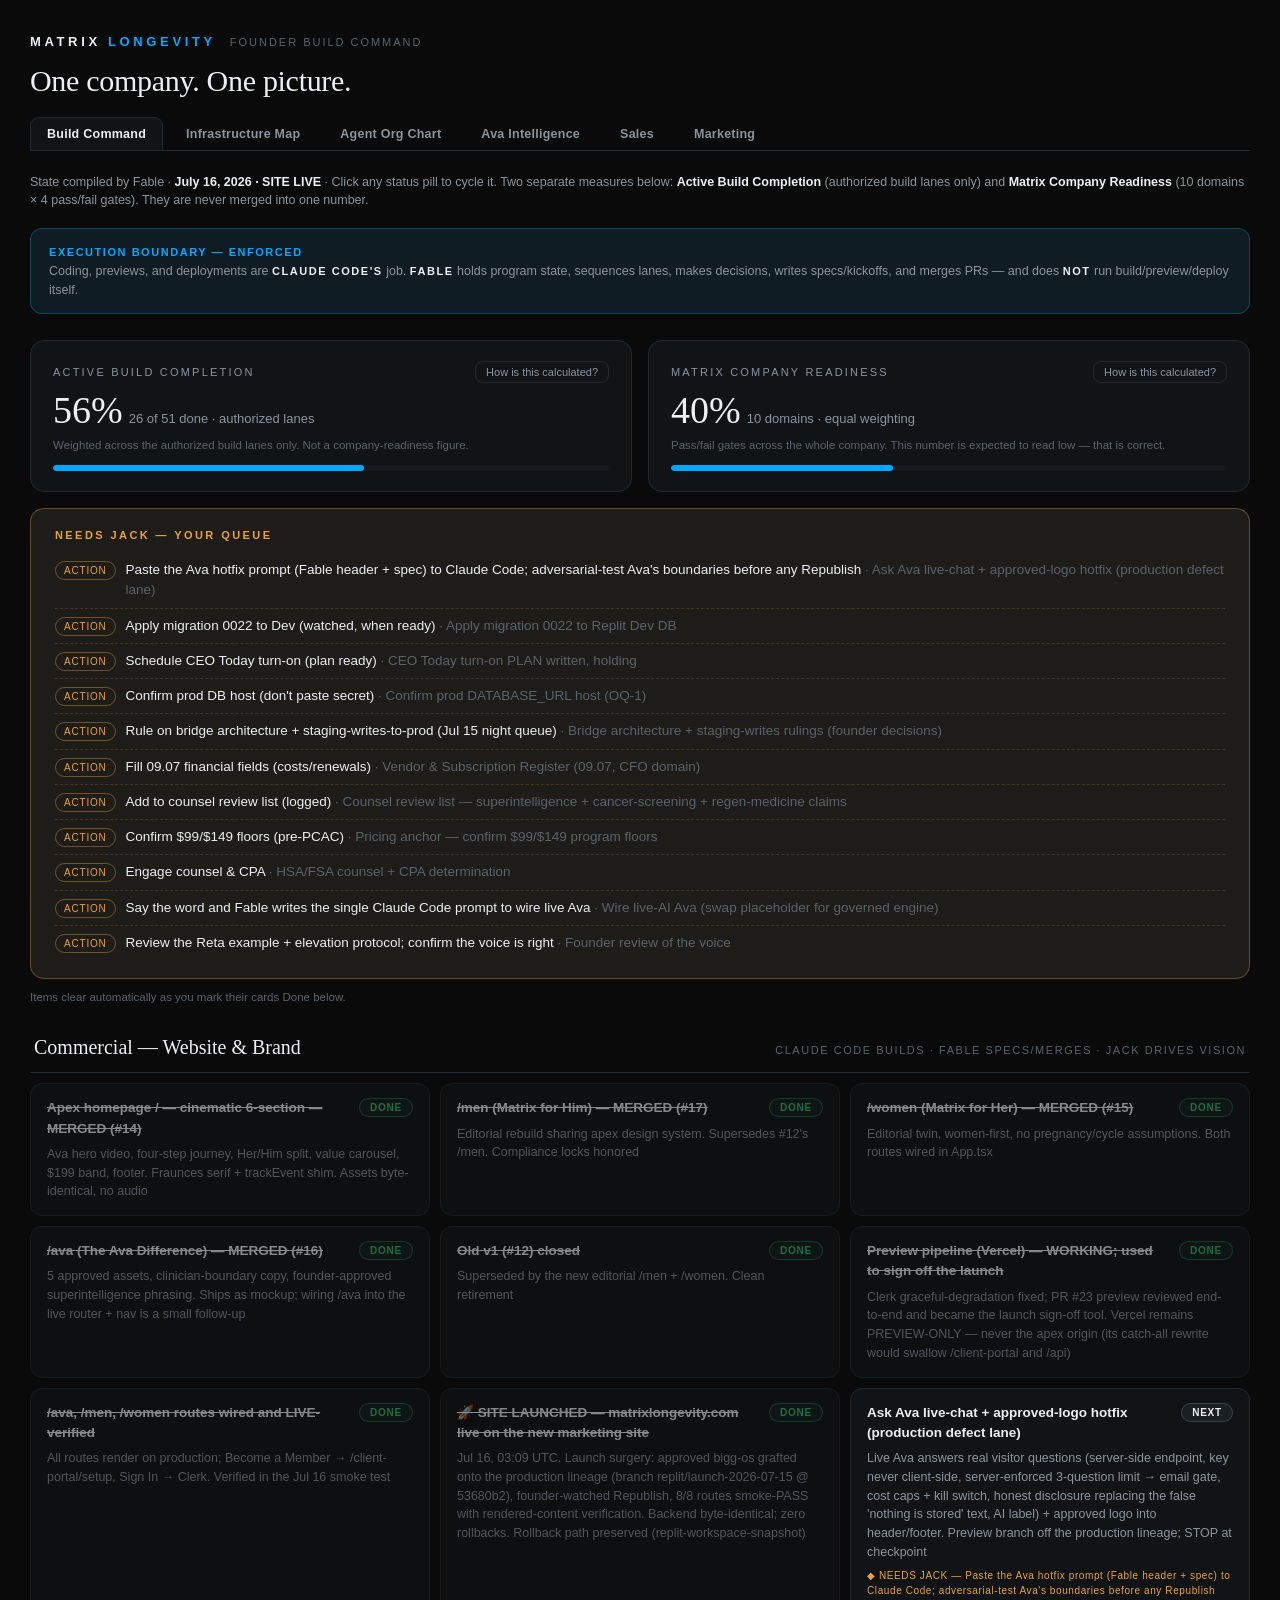
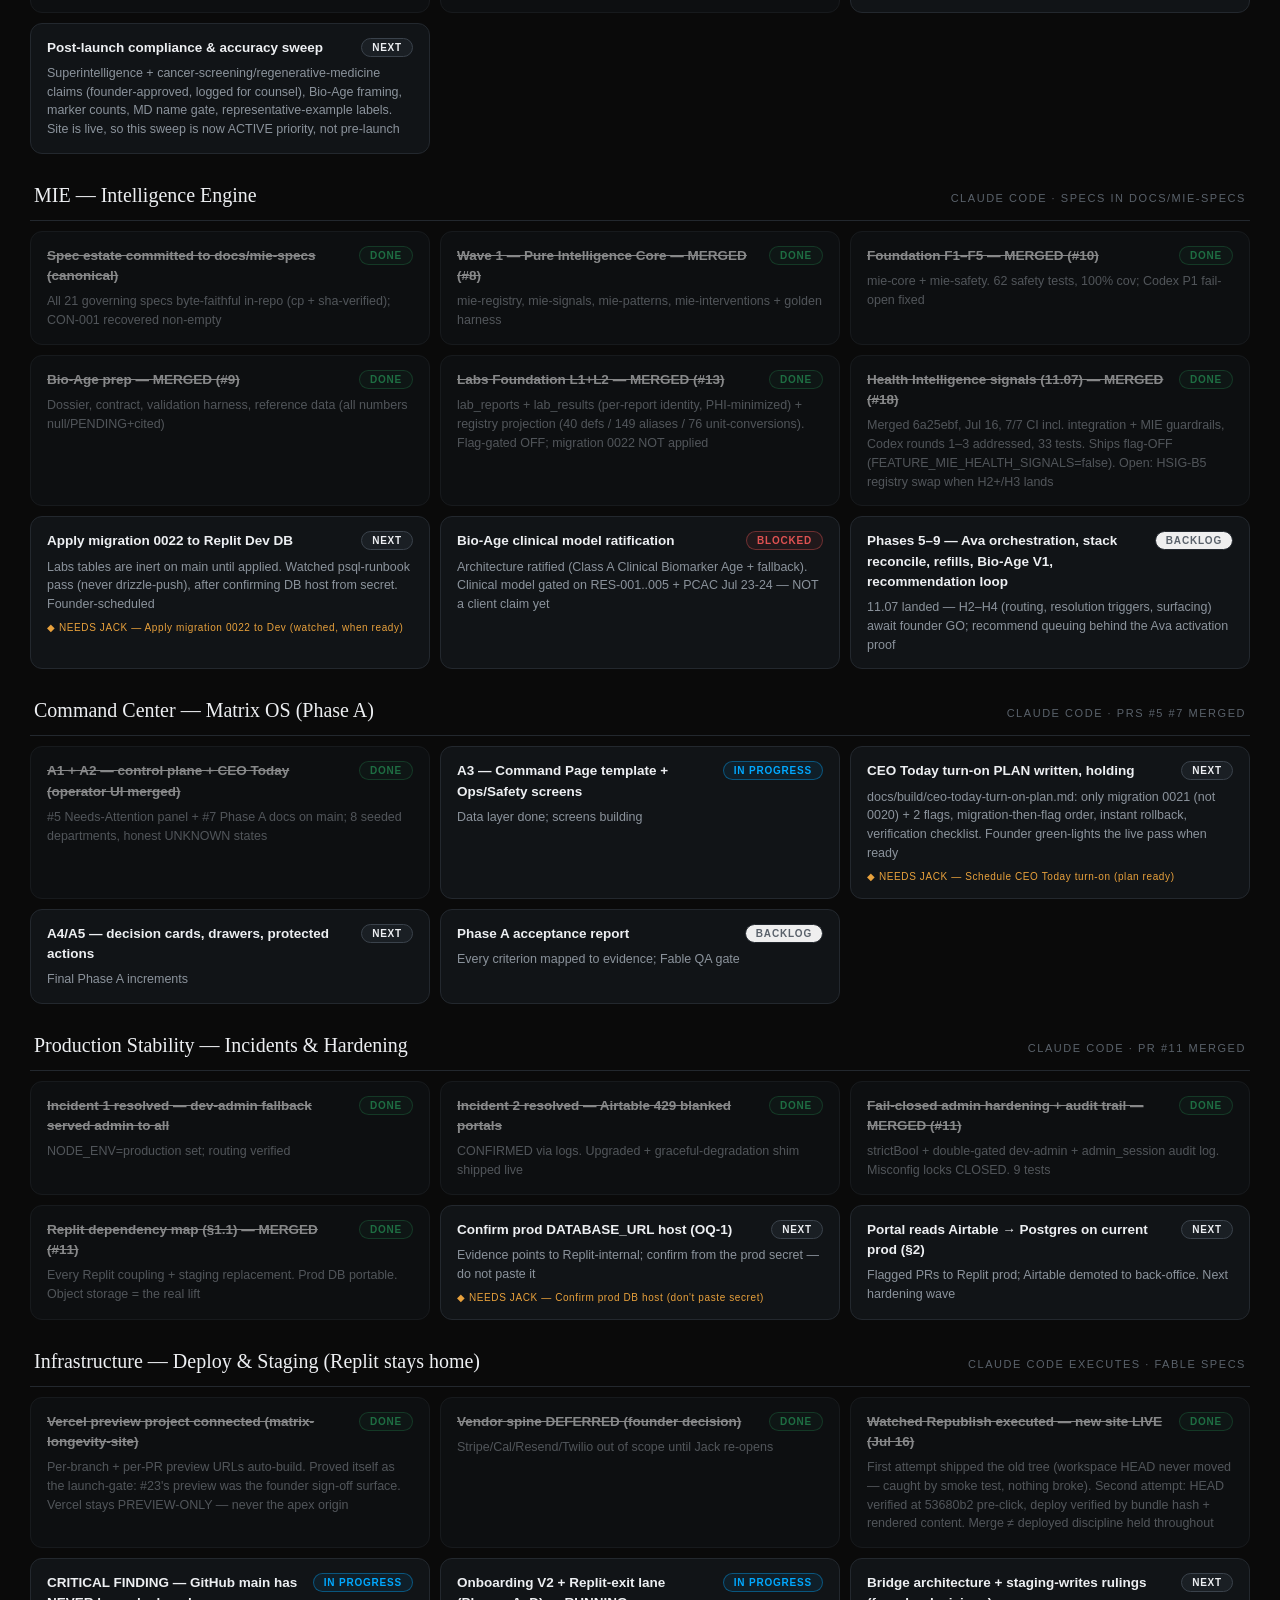
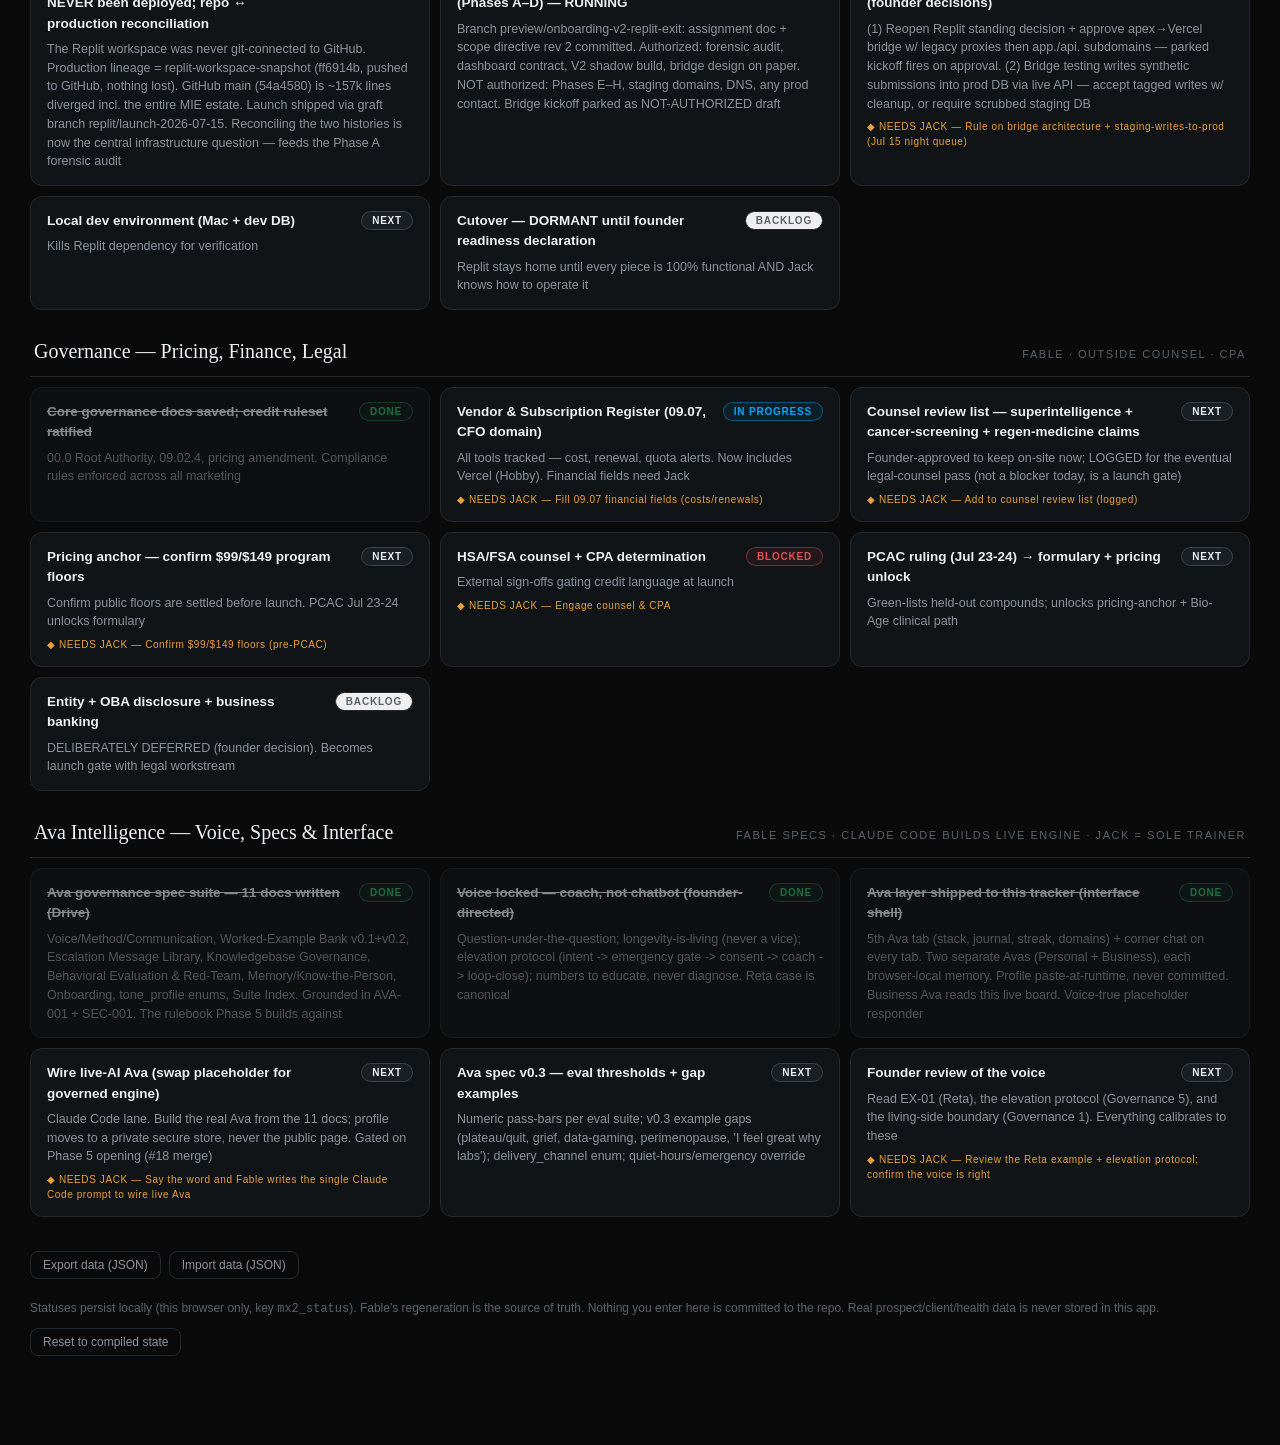
==== commit e540f857: "RESTORE: revert V2-only shell replacement (8a33bd3) — full 6-tab tracker back (MIE infra map, Ava In" ====
--- a/index.html
+++ b/index.html
@@ -3,141 +3,126 @@
 <head>
 <meta charset="UTF-8">
 <meta name="viewport" content="width=device-width, initial-scale=1.0">
-<title>Matrix — V2 Migration Command</title>
-<style>
-:root{--bg:#060a12;--panel:#0b1220;--panel2:#0e1729;--line:#1b2a44;--ink:#e8f0fb;--dim:#9db1cc;--faint:#5f7495;--blue:#00A8FF;--green:#2ecc8f;--amber:#f5b942;--red:#ff5d6c;--purple:#b48cff}
-*{box-sizing:border-box;margin:0;padding:0}
-body{background:var(--bg);color:var(--ink);font-family:-apple-system,BlinkMacSystemFont,"Segoe UI",Inter,Roboto,sans-serif;line-height:1.45;padding:28px 18px 80px}
-.wrap{max-width:1080px;margin:0 auto}
-.logo{font-weight:800;letter-spacing:.14em;font-size:15px}
-.logo span{color:var(--blue)}
-.sub{color:var(--faint);font-size:12px;letter-spacing:.22em;text-transform:uppercase;margin-top:2px}
-h1{font-size:26px;margin:18px 0 4px;font-weight:750}
-.meta{color:var(--dim);font-size:13px;margin-bottom:22px}
-.meta b{color:var(--ink)}
-h2{font-size:15px;letter-spacing:.12em;text-transform:uppercase;color:var(--blue);margin:34px 0 12px;font-weight:700}
-h2 .n{color:var(--faint);font-weight:500;letter-spacing:0;text-transform:none;font-size:12px;margin-left:8px}
-.card{background:var(--panel);border:1px solid var(--line);border-radius:12px;padding:14px 16px;margin-bottom:10px}
-.card h3{font-size:14px;font-weight:700;margin-bottom:4px}
-.card p{font-size:13px;color:var(--dim)}
-.card p b{color:var(--ink)}
-.grid{display:grid;grid-template-columns:repeat(auto-fill,minmax(320px,1fr));gap:10px}
-.pill{display:inline-block;font-size:10.5px;font-weight:700;letter-spacing:.08em;text-transform:uppercase;padding:2px 9px;border-radius:99px;margin-left:8px;vertical-align:2px}
-.p-done{background:rgba(46,204,143,.14);color:var(--green);border:1px solid rgba(46,204,143,.4)}
-.p-run{background:rgba(0,168,255,.12);color:var(--blue);border:1px solid rgba(0,168,255,.4)}
-.p-block{background:rgba(255,93,108,.12);color:var(--red);border:1px solid rgba(255,93,108,.4)}
-.p-wait{background:rgba(245,185,66,.12);color:var(--amber);border:1px solid rgba(245,185,66,.4)}
-.p-hold{background:rgba(159,180,208,.1);color:var(--faint);border:1px solid var(--line)}
-.p-dec{background:rgba(180,140,255,.12);color:var(--purple);border:1px solid rgba(180,140,255,.4)}
-.needs{background:linear-gradient(180deg,rgba(0,168,255,.08),rgba(0,168,255,.02));border:1px solid rgba(0,168,255,.45);border-radius:14px;padding:16px 18px;margin:8px 0 6px}
-.needs h2{margin:0 0 10px;color:var(--blue)}
-.needs li{font-size:13.5px;margin:7px 0 7px 18px;color:var(--ink)}
-.needs li span{color:var(--dim)}
-.chain{display:flex;flex-wrap:wrap;gap:8px;align-items:stretch;margin-bottom:8px}
-.role{flex:1 1 180px;background:var(--panel2);border:1px solid var(--line);border-radius:10px;padding:10px 12px}
-.role b{display:block;font-size:13px}
-.role i{display:block;font-style:normal;color:var(--faint);font-size:11.5px;margin-top:2px}
-.role.jack{border-color:var(--blue)}
-.arrow{align-self:center;color:var(--faint);font-size:16px}
-.tier{border-left:3px solid var(--line);padding-left:12px;margin-bottom:12px}
-.tier.mig{border-color:var(--green)}
-.tier.seed{border-color:var(--blue)}
-.tier.arc{border-color:var(--faint)}
-.tier b{font-size:13.5px}
-.tier p{font-size:12.5px;color:var(--dim);margin-top:2px}
-.gate{display:flex;gap:10px;align-items:baseline;padding:8px 0;border-bottom:1px solid var(--line);font-size:13px}
-.gate:last-child{border-bottom:none}
-.gate .g{min-width:118px;font-weight:700;color:var(--ink);font-size:12.5px}
-.gate .d{color:var(--dim)}
-.settled li{font-size:13px;color:var(--dim);margin:6px 0 6px 18px}
-.settled li b{color:var(--ink)}
-.foot{margin-top:40px;color:var(--faint);font-size:11.5px;border-top:1px solid var(--line);padding-top:14px}
-.tag{color:var(--faint);font-size:11px;letter-spacing:.06em;text-transform:uppercase}
-</style>
+<title>Matrix — Founder Build Command</title>
+<!-- WP1 shell. Design language unchanged; content lives in /data/*.js (Fable-owned),
+     rendering/persistence in app.js (code-owned). Data files load first, then app.js. -->
+<link rel="stylesheet" href="app.css">
 </head>
 <body>
+<a class="skip-link" href="#main">Skip to content</a>
 <div class="wrap">
-<div class="logo">MATRIX <span>LONGEVITY</span></div>
-<div class="sub">V2 Migration Command</div>
-<h1>Greenfield Matrix V2 — one migration, one picture.</h1>
-<div class="meta">State compiled by Fable (Analyst) · <b>July 17, 2026</b> · Greenfield V2 approved; supersedes reconciled-merge. Replit stays live and untouched as production fallback until validated cutover. Legacy schema is reference inventory only — V2-000 defines the target model first.</div>
+  <header class="brand"><div class="logo">MATRIX <span>LONGEVITY</span></div><div class="sub">Founder Build Command</div></header>
+  <h1>One company. One picture.</h1>
 
-<div class="needs">
-<h2>Needs Jack — decision queue</h2>
-<ul>
-<li><b>D1 · Clinician role in V2?</b> <span>No clinician role exists today (admin / operator / concierge_client / free_user). Analyst rec: yes — product is clinician-governed. Awaiting your call.</span></li>
-<li><b>D2 · "Material conversation" definition</b> <span>for Ava selective migration (e.g., escalation-linked, clinically relevant). Sets the migrate/archive line for Ava history.</span></li>
-<li><b>D3 · Launch-critical workflows</b> <span>Which of the 7 workflows are launch-critical vs backlog. Feeds V2-000 scope.</span></li>
-<li><b>D4 · Supabase yes/no</b> <span>— decide ONLY after Claude Code's adversarial eval returns. Would replace Clerk + Neon + GCS at once.</span></li>
-<li><b>D5 · Payments (Venmo manual vs processor)</b> <span>— legal/entity-gated; parked until you open the launch-planning phase.</span></li>
-<li><b>D6 · Hosting</b> <span>— deferred by decision. No host recommendation stands.</span></li>
-<li><b>ACTION · Route V2-000 commit through Claude Code</b> <span>— verified missing from platform repo docs/v2/ as of Jul 17 (Fable read-only check). ChatGPT authored it; Claude Code is sole writer.</span></li>
-</ul>
+  <nav class="tabs" id="tabs" role="tablist" aria-label="Build Command sections">
+    <button class="tab active" role="tab" id="tab-build"     aria-controls="view-build"     aria-selected="true"  data-tab="build">Build Command</button>
+    <button class="tab"        role="tab" id="tab-infra"     aria-controls="view-infra"     aria-selected="false" data-tab="infra">Infrastructure Map</button>
+    <button class="tab"        role="tab" id="tab-org"       aria-controls="view-org"       aria-selected="false" data-tab="org">Agent Org Chart</button>
+    <button class="tab"        role="tab" id="tab-ava"       aria-controls="view-ava"       aria-selected="false" data-tab="ava">Ava Intelligence</button>
+    <button class="tab"        role="tab" id="tab-sales"     aria-controls="view-sales"     aria-selected="false" data-tab="sales">Sales</button>
+    <button class="tab"        role="tab" id="tab-marketing" aria-controls="view-marketing" aria-selected="false" data-tab="marketing">Marketing</button>
+  </nav>
+
+  <div class="legend" id="maplegend" style="display:none" aria-hidden="true">
+    <span><i class="dot d-built"></i> Built / Merged</span>
+    <span><i class="dot d-progress"></i> In Progress</span>
+    <span><i class="dot d-spec"></i> Spec'd, not built</span>
+    <span><i class="dot d-planned"></i> Planned / Not started</span>
+    <span style="color:var(--faint)">· click any box for detail</span>
+  </div>
+
+  <main id="main">
+
+  <section class="view active" id="view-build" role="tabpanel" aria-labelledby="tab-build" tabindex="-1">
+    <div class="meta">State compiled by Fable · <b>July 16, 2026 · SITE LIVE</b> · Click any status pill to cycle it. Two separate measures below: <b>Active Build Completion</b> (authorized build lanes only) and <b>Matrix Company Readiness</b> (10 domains × 4 pass/fail gates). They are never merged into one number.</div>
+
+    <div class="rule"><b>Execution boundary &#8212; enforced</b><br>Coding, previews, and deployments are <b style="color:var(--ink)">Claude Code's</b> job. <b style="color:var(--ink)">Fable</b> holds program state, sequences lanes, makes decisions, writes specs/kickoffs, and merges PRs &#8212; and does <b style="color:var(--ink)">not</b> run build/preview/deploy itself.</div>
+
+    <div class="metrics" id="metrics"></div>
+
+    <div class="needs">
+      <h2>Needs Jack — your queue</h2>
+      <ul id="needslist"></ul>
+    </div>
+    <div class="hint">Items clear automatically as you mark their cards Done below.</div>
+
+    <div id="lanes"></div>
+
+    <div class="foot">
+      <div class="datatools" id="datatools" aria-label="Data tools"></div>
+      <div id="datamsg" aria-live="polite"></div>
+      <div style="margin-top:10px">Statuses persist locally (this browser only, key <code>mx2_status</code>). Fable's regeneration is the source of truth. Nothing you enter here is committed to the repo. Real prospect/client/health data is never stored in this app.</div>
+      <button onclick="resetStatuses()">Reset to compiled state</button>
+      <input type="file" id="importFile" accept="application/json,.json" style="display:none">
+    </div>
+  </section>
+
+  <section class="view" id="view-infra" role="tabpanel" aria-labelledby="tab-infra" tabindex="-1">
+    <div class="intro">The Matrix Intelligence Engine and the commercial spine, layer by layer. <b>Green = real and merged today.</b> Click any box for what it is, its status, and the PR/spec that governs it.</div>
+    <div id="inframount"></div>
+  </section>
+
+  <section class="view" id="view-org" role="tabpanel" aria-labelledby="tab-org" tabindex="-1">
+    <div class="intro">The full agent hierarchy — Jack &#8594; Ava-CEO &#8594; domain agents &#8594; sub-agents — exactly as designed. <b>Almost none of the agents exist yet;</b> this is the target org. Toggle to see only the roles already in the active build sequence. Click any role for its charter and status.</div>
+    <div class="viewtoggle" id="orgtoggle" role="group" aria-label="Org view">
+      <button class="on" data-view="all" onclick="setOrgView('all')">Full hierarchy</button>
+      <button data-view="active" onclick="setOrgView('active')">In active sequence</button>
+    </div>
+    <div id="orgmount"></div>
+  </section>
+
+  <section class="view" id="view-ava" role="tabpanel" aria-labelledby="tab-ava" tabindex="-1">
+    <div class="intro">Ava Intelligence — the honest capability inventory. Each capability shows an <b>evidence-gated maturity level</b> (L1 Defined &#8594; L5 Proactive); a capability's shown level can never exceed the evidence behind it. Client Ava and Business Ava only. Personal Ava is not shown here. Click any capability for detail.</div>
+    <div id="avamount"></div>
+  </section>
+
+  <section class="view" id="view-sales" role="tabpanel" aria-labelledby="tab-sales" tabindex="-1">
+    <div class="intro">The Sales picture as it honestly stands. Unresolved commercial facts render as <b>Needs-Jack</b> chips and are never fabricated. Real opportunities are never stored in this app — the pipeline below shows labeled examples only.</div>
+    <div id="salesmount"></div>
+  </section>
+
+  <section class="view" id="view-marketing" role="tabpanel" aria-labelledby="tab-marketing" tabindex="-1">
+    <div class="intro">Marketing structure and the claims taxonomy. Every public claim carries an explicit approval class; <b>"Founder approved" never implies legal, regulatory or clinical approval.</b> Narrative content is authored in WP2.</div>
+    <div id="marketingmount"></div>
+  </section>
+
+  </main>
 </div>
 
-<h2>Command structure <span class="n">GitHub is the shared bus (issues / PRs / governance files)</span></h2>
-<div class="chain">
-<div class="role jack"><b>Jack</b><i>Decides · releases</i></div><div class="arrow">→</div>
-<div class="role"><b>ChatGPT</b><i>Architect / command layer</i></div><div class="arrow">→</div>
-<div class="role"><b>Claude (Fable)</b><i>Analyst — read-only on platform. Investigates, cites evidence, produces manifests. No code, no platform commits, no deploys. Tracker repo is Fable's lane.</i></div><div class="arrow">→</div>
-<div class="role"><b>Claude Code</b><i>Sole builder / sole repo writer</i></div><div class="arrow">→</div>
-<div class="role"><b>Codex</b><i>PR reviewer</i></div>
+<div class="scrim" id="scrim" onclick="closeDrawer()"></div>
+<aside class="drawer" id="drawer" role="dialog" aria-modal="true" aria-labelledby="drawertitle" tabindex="-1">
+  <button class="close" onclick="closeDrawer()" aria-label="Close detail">&times;</button>
+  <div id="drawerbody"></div>
+</aside>
+
+<!-- Ava corner launcher + chat — FLAG-GATED (window.MX.build.flags.avaLauncher). app.js only mounts it when enabled. -->
+<div id="launcher-root"></div>
+
+<!-- Profile paste modal (used by launcher Personal mode when enabled) -->
+<div class="pmodal" id="pmodal" role="dialog" aria-modal="true" aria-labelledby="pmodaltitle">
+  <div class="box">
+    <h3 id="pmodaltitle">Tell Ava about you</h3>
+    <p>Paste anything — your current stack (peptides, meds, supplements with doses), your goals in your own words, your life, how you're feeling. Free text is fine; she'll read it.</p>
+    <textarea id="profileText" placeholder="e.g. 41, goals in your own words, current stack with doses, how you're sleeping…"></textarea>
+    <div class="privacy">This stays in your browser only (localStorage, key <code>mxava_profile</code>). It is never sent anywhere or committed to GitHub. When live-AI Ava is wired in Claude Code, your profile moves to a private, secure store — never this public page.</div>
+    <div class="prow">
+      <button onclick="closeProfile()">Cancel</button>
+      <button class="save" onclick="saveProfile()">Save to this browser</button>
+    </div>
+  </div>
 </div>
 
-<h2>Work packages</h2>
-<div class="grid">
-<div class="card"><h3>V2-000 · Product Constitution<span class="pill p-block">Authored — commit missing</span></h3><p>Workflows + permissions define the target model first; legacy maps to it. Authored by ChatGPT (Jul 17). <b>CONFIRMED not yet in platform repo</b> — docs/v2/ does not exist on main. Route commit through Claude Code.</p></div>
-<div class="card"><h3>V2-001 · Migration inventory &amp; plan<span class="pill p-run">In progress</span></h3><p>55-table tiering done (below). Pending: read-only <b>row-count query across all 55 tables</b> (Claude Code task, not yet run) to set migrate/archive/manual lines by real volume.</p></div>
-<div class="card"><h3>V2-002 · Architecture &amp; stack<span class="pill p-run">Eval running</span></h3><p>Adopted: shadcn/ui + Tremor + TanStack Table (Tailwind-4 / React-19 native). Supabase = <b>evaluate only</b> — Claude Code running adversarial read-only eval now. Hosting deferred.</p></div>
-</div>
-
-<h2>The 7 workflows <span class="n">launch-critical vs backlog = open decision D3</span></h2>
-<div class="grid">
-<div class="card"><h3>Prospect → client conversion<span class="pill p-dec">Awaiting D3</span></h3><p>Identity-gated: new Clerk tenant → per-client re-bind + one-time re-activation login.</p></div>
-<div class="card"><h3>Client portal<span class="pill p-dec">Awaiting D3</span></h3><p>Core client surface. React 19 / Vite 7 app in monorepo.</p></div>
-<div class="card"><h3>Command center<span class="pill p-dec">Awaiting D3</span></h3><p>Feature-flagged OFF today (CEO-Today too). "In repo" ≠ "live".</p></div>
-<div class="card"><h3>Ava<span class="pill p-dec">Awaiting D3</span></h3><p>Migrate summaries, memory profiles, safety context, goals, selected material conversations (per D2). Archive full raw history. Routes are JSON, not SSE.</p></div>
-<div class="card"><h3>Clinical review loop<span class="pill p-dec">Awaiting D3</span></h3><p>Depends on D1 (clinician role gap flagged in V2-000).</p></div>
-<div class="card"><h3>Catalog + pricing<span class="pill p-dec">Awaiting D3</span></h3><p>Clean re-seed from Jack's price book — not migrated.</p></div>
-<div class="card"><h3>Escalation / safety<span class="pill p-dec">Awaiting D3</span></h3><p>mie-safety + escalations in MIGRATE tier; safety context preserved in Ava migration policy.</p></div>
-</div>
-
-<h2>Migration tiers <span class="n">55 tables · hybrid: scripted records + clean re-seed + manual file backfill</span></h2>
-<div class="tier mig"><b>MIGRATE — ~18 tables (scripted)</b><p>clients, prospects, setup-submissions, lab-*, goals, weight-logs, ava-summaries / memory / escalations, payments, vault-documents, progress-photos, nutrition, protocol-adherence, welcome-calls, mie-safety, audit-log, <b style="color:var(--ink)">email-suppression = compliance-migrate, never archive</b>. All scripted loads gated on identity re-bind.</p></div>
-<div class="tier seed"><b>RE-SEED — ~15 tables (clean)</b><p>Catalogs, pricing (from Jack's price book), biomarker definitions, education content.</p></div>
-<div class="tier arc"><b>ARCHIVE — ~20 tables (pending verify)</b><p>Events, telemetry, MIE plumbing. Final line set after row-count query. Files/photos: manual re-upload where inventory proves safe/faster (few files confirmed — downgraded from blocker to manual backfill).</p></div>
-
-<h2>Gates</h2>
-<div class="card">
-<div class="gate"><span class="g">G1 · Identity</span><span class="d">Founder-owned Clerk tenant (today: Replit-managed tenant, no external dashboard). New tenant = new IDs → per-client re-bind + one-time re-activation login. <b style="color:var(--ink)">Gates all scripted loads.</b></span></div>
-<div class="gate"><span class="g">G2 · V2-000 landed</span><span class="d">Constitution committed to docs/v2/ by Claude Code. Currently missing (verified Jul 17).</span></div>
-<div class="gate"><span class="g">G3 · Row counts</span><span class="d">Read-only 55-table row-count query sets final migrate/archive/manual lines. Not yet run.</span></div>
-<div class="gate"><span class="g">G4 · Stack eval</span><span class="d">Claude Code's adversarial Supabase eval returns → D4 decision unlocks.</span></div>
-<div class="gate"><span class="g">G5 · Storage</span><span class="d">objectStorage.ts is a hard Replit binding (sidecar 127.0.0.1:1106 brokers GCS + signs URLs). V2 needs founder-owned storage path.</span></div>
-<div class="gate"><span class="g">G6 · Cutover</span><span class="d">Replit stays live/untouched as fallback until validated cutover. No DNS moves. Cutover is a watched, deliberate step released by Jack.</span></div>
-</div>
-
-<h2>In-flight lanes</h2>
-<div class="grid">
-<div class="card"><h3>ChatGPT<span class="pill p-wait">Handoff pending</span></h3><p>V2-000 Product Constitution authored. Commit must route through Claude Code (sole writer) — not yet landed.</p></div>
-<div class="card"><h3>Claude Code · Lane 1<span class="pill p-run">Running</span></h3><p>Part B read-only stack evaluation (shadcn / Tremor / TanStack Table / Supabase vs repo; adversarial on Supabase; report-only).</p></div>
-<div class="card"><h3>Claude Code · Lane 2<span class="pill p-hold">Queued</span></h3><p>Read-only row-count query across all 55 tables. Not yet run.</p></div>
-<div class="card"><h3>Fable (Analyst)<span class="pill p-done">Tracker rebuilt</span></h3><p>V2 tracker live. Next: ingest stack-eval report when it returns; regenerate any session deliverables Jack needs re-saved to Drive.</p></div>
-</div>
-
-<h2>Settled decisions <span class="n">do not reopen without Jack</span></h2>
-<div class="card"><ul class="settled">
-<li><b>Greenfield V2</b> approved — supersedes reconciled-merge (trees diverged ~148k lines; neither a superset).</li>
-<li><b>Legacy schema = reference inventory only</b> — V2-000 defines the target model first.</li>
-<li><b>Hybrid migration</b> — scripted client records, clean catalog re-seed, Ava selective policy, manual file backfill.</li>
-<li><b>Hosting deferred</b> — prior "persistent host" rec withdrawn on live evidence (Autoscale + HTTP-triggered scheduler + JSON Ava routes). No host recommendation stands.</li>
-<li><b>Stack</b> — shadcn/ui + Tremor + TanStack Table adopted. Supabase evaluate-only.</li>
-<li><b>Replit stays live</b> as production fallback until validated cutover. No DNS moves.</li>
-</ul></div>
-
-<div class="foot">
-<span class="tag">Evidence basis</span> — Repo Jburke39/matrix-longevity-platform @ 6a25ebff (pnpm monorepo; 4 apps; Express 5 hub; React 19.1 / Vite 7 / Tailwind 4 / Drizzle). Auth = Clerk on Replit-managed tenant (doc comments say Auth0 in 3 places — code wins). docs/v2/ absence verified by Fable read-only check Jul 17, 2026. Fable's regeneration is the source of truth for this page; prior WP1 multi-file shell preserved in git history.
-</div>
-</div>
+<!-- Data files (Fable-owned content) load first, in deterministic order -->
+<script src="data/build.js"></script>
+<script src="data/shared.js"></script>
+<script src="data/sales.js"></script>
+<script src="data/marketing.js"></script>
+<script src="data/readiness.js"></script>
+<script src="data/infra.js"></script>
+<script src="data/org.js"></script>
+<script src="data/ava.js"></script>
+<script src="data/archive-command-center.js"></script>
+<!-- Application (code-owned rendering/persistence) loads last -->
+<script src="app.js"></script>
 </body>
 </html>
--- a/app.css
+++ b/app.css
@@ -0,0 +1,287 @@
+/* Matrix Founder Build Command — design system + components.
+   CODE-OWNED. Extracted verbatim from the original single-file build (design
+   language unchanged) + WP1 component additions below. */
+
+  :root{
+    --bg:#0A0A0A; --card:#111417; --card2:#15191d; --line:#23282e;
+    --ink:#EDEFF2; --dim:#8B939C; --faint:#5A626B;
+    --blue:#00A8FF; --green:#2FBF71; --amber:#E8A13C; --red:#E05252; --violet:#9B8CFF;
+  }
+  *{margin:0;padding:0;box-sizing:border-box}
+  body{background:var(--bg);color:var(--ink);font-family:'Inter',-apple-system,'Helvetica Neue',sans-serif;font-size:14px;line-height:1.5;padding:32px 24px 90px}
+  .wrap{max-width:1220px;margin:0 auto}
+  .brand{display:flex;align-items:baseline;gap:14px;margin-bottom:6px}
+  .brand .logo{font-weight:700;letter-spacing:.28em;font-size:13px}
+  .brand .logo span{color:var(--blue)}
+  .brand .sub{color:var(--faint);font-size:11px;letter-spacing:.18em;text-transform:uppercase}
+  h1{font-family:Georgia,'Times New Roman',serif;font-weight:400;font-size:30px;letter-spacing:-.01em;margin:6px 0 14px}
+  .tabs{display:flex;gap:6px;border-bottom:1px solid var(--line);margin-bottom:22px;flex-wrap:wrap}
+  .tab{cursor:pointer;padding:9px 16px;font-size:12.5px;font-weight:600;letter-spacing:.02em;color:var(--dim);border:1px solid transparent;border-bottom:none;border-radius:9px 9px 0 0;user-select:none}
+  .tab:hover{color:var(--ink)}
+  .tab.active{color:var(--ink);background:var(--card);border-color:var(--line)}
+  .view{display:none}
+  .view.active{display:block}
+  /* ---- build command (original) ---- */
+  .meta{color:var(--dim);font-size:12.5px;margin-bottom:18px}
+  .meta b{color:var(--ink);font-weight:600}
+  .rule{background:linear-gradient(0deg,rgba(0,168,255,.05),rgba(0,168,255,.05)),var(--card);border:1px solid rgba(0,168,255,.3);border-radius:12px;padding:14px 18px;margin-bottom:26px;font-size:12.5px;color:var(--dim)}
+  .rule b{color:var(--blue);text-transform:uppercase;letter-spacing:.14em;font-size:11px}
+  .pulse{background:var(--card);border:1px solid var(--line);border-radius:14px;padding:22px 24px;margin-bottom:16px}
+  .pulse-label{font-size:11px;letter-spacing:.22em;text-transform:uppercase;color:var(--dim)}
+  .pulse-pct{font-family:Georgia,serif;font-size:40px;line-height:1}
+  .pulse-pct small{font-size:15px;color:var(--dim);font-family:'Inter',sans-serif;margin-left:6px}
+  .bar{height:6px;background:var(--card2);border-radius:99px;overflow:hidden;margin-top:10px}
+  .bar i{display:block;height:100%;background:var(--blue);border-radius:99px;transition:width .5s ease}
+  .lanebars{display:grid;grid-template-columns:repeat(auto-fit,minmax(160px,1fr));gap:14px;margin-top:18px}
+  .lanebar .nm{font-size:11.5px;color:var(--dim);margin-bottom:6px;display:flex;justify-content:space-between}
+  .lanebar .nm b{color:var(--ink);font-weight:600}
+  .needs{background:linear-gradient(0deg,rgba(232,161,60,.06),rgba(232,161,60,.06)),var(--card);border:1px solid rgba(232,161,60,.35);border-radius:14px;padding:18px 24px;margin-bottom:28px}
+  .needs h2{font-size:11px;letter-spacing:.22em;text-transform:uppercase;color:var(--amber);margin-bottom:10px}
+  .needs ul{list-style:none}
+  .needs li{padding:7px 0;border-bottom:1px dashed rgba(232,161,60,.18);display:flex;gap:10px;align-items:baseline;font-size:13.5px}
+  .needs li:last-child{border-bottom:0}
+  .needs li .tag{font-size:10px;letter-spacing:.08em;color:var(--amber);border:1px solid rgba(232,161,60,.4);border-radius:99px;padding:1px 8px;white-space:nowrap}
+  .needs li.done-item{opacity:.35;text-decoration:line-through}
+  .lane{margin-bottom:26px}
+  .lane-head{display:flex;justify-content:space-between;align-items:baseline;padding:0 4px 10px;border-bottom:1px solid var(--line);margin-bottom:10px}
+  .lane-head h2{font-family:Georgia,serif;font-weight:400;font-size:20px}
+  .lane-head .own{font-size:11px;letter-spacing:.14em;text-transform:uppercase;color:var(--faint)}
+  .items{display:grid;grid-template-columns:repeat(auto-fill,minmax(340px,1fr));gap:10px}
+  .item{background:var(--card);border:1px solid var(--line);border-radius:12px;padding:14px 16px;display:flex;flex-direction:column;gap:6px;transition:border-color .2s}
+  .item:hover{border-color:#2e353d}
+  .item .row{display:flex;justify-content:space-between;gap:10px;align-items:flex-start}
+  .item .t{font-weight:600;font-size:13.5px}
+  .item .n{color:var(--dim);font-size:12.5px}
+  .item.st-done{opacity:.55}
+  .item.st-done .t{text-decoration:line-through}
+  .pill{cursor:pointer;user-select:none;font-size:10px;font-weight:600;letter-spacing:.08em;text-transform:uppercase;border-radius:99px;padding:3px 10px;white-space:nowrap;border:1px solid transparent}
+  .pill:hover{filter:brightness(1.25)}
+  .p-done{color:var(--green);border-color:rgba(47,191,113,.4);background:rgba(47,191,113,.08)}
+  .p-progress{color:var(--blue);border-color:rgba(0,168,255,.4);background:rgba(0,168,255,.08)}
+  .p-blocked{color:var(--red);border-color:rgba(224,82,82,.4);background:rgba(224,82,82,.08)}
+  .p-next{color:var(--ink);border-color:#3a424b;background:#1a1f24}
+  .p-backlog{color:var(--faint);border-color:var(--line)}
+  .jack{font-size:10px;color:var(--amber);letter-spacing:.06em}
+  .hint{color:var(--faint);font-size:11.5px;margin:-18px 0 26px}
+  /* ---- map tabs (node/org/cc) ---- */
+  .legend{display:flex;gap:16px;flex-wrap:wrap;font-size:11px;color:var(--dim);margin-bottom:20px}
+  .legend span{display:inline-flex;align-items:center;gap:6px}
+  .dot{width:9px;height:9px;border-radius:99px;display:inline-block}
+  .d-built{background:var(--green)} .d-progress{background:var(--blue)} .d-spec{background:var(--amber)} .d-planned{background:var(--faint)}
+  .intro{color:var(--dim);font-size:12.5px;margin-bottom:20px;max-width:900px}
+  .intro b{color:var(--ink)}
+  .section{margin-bottom:26px}
+  .section > h2{font-family:Georgia,serif;font-weight:400;font-size:18px;padding:0 2px 8px;border-bottom:1px solid var(--line);margin-bottom:12px;display:flex;justify-content:space-between;align-items:baseline}
+  .section > h2 .cap{font-size:10.5px;letter-spacing:.16em;text-transform:uppercase;color:var(--faint);font-family:'Inter',sans-serif}
+  .grid{display:grid;gap:10px}
+  .g2{grid-template-columns:repeat(auto-fill,minmax(260px,1fr))}
+  .g3{grid-template-columns:repeat(auto-fill,minmax(200px,1fr))}
+  .g4{grid-template-columns:repeat(auto-fill,minmax(160px,1fr))}
+  .node{background:var(--card);border:1px solid var(--line);border-radius:11px;padding:13px 15px;cursor:pointer;transition:border-color .15s,transform .05s;position:relative}
+  .node:hover{border-color:#39424c}
+  .node:active{transform:translateY(1px)}
+  .node .nt{font-weight:600;font-size:13px;padding-right:16px}
+  .node .nd{color:var(--dim);font-size:11.5px;margin-top:3px}
+  .node .st{position:absolute;top:13px;right:13px;width:9px;height:9px;border-radius:99px}
+  .node.b-built{border-left:3px solid var(--green)}
+  .node.b-progress{border-left:3px solid var(--blue)}
+  .node.b-spec{border-left:3px solid var(--amber)}
+  .node.b-planned{border-left:3px solid var(--faint)}
+  .flowarrow{text-align:center;color:var(--faint);font-size:18px;margin:2px 0 10px}
+  .org-top{display:flex;flex-direction:column;align-items:center;gap:8px;margin-bottom:8px}
+  .org-cols{display:grid;grid-template-columns:repeat(auto-fill,minmax(210px,1fr));gap:12px;margin-top:12px}
+  .org-col{background:var(--card2);border:1px solid var(--line);border-radius:12px;padding:12px}
+  .org-col h3{font-size:11px;letter-spacing:.12em;text-transform:uppercase;color:var(--blue);margin-bottom:10px;font-weight:700}
+  .org-col .node{background:var(--card);margin-bottom:7px;padding:9px 11px}
+  .org-col .node .nt{font-size:12px}
+  .lead{border:1px solid rgba(0,168,255,.3) !important}
+  .cc-grid{display:grid;grid-template-columns:repeat(auto-fill,minmax(280px,1fr));gap:12px}
+  .cc-card{background:var(--card);border:1px solid var(--line);border-radius:12px;padding:16px;cursor:pointer;transition:border-color .15s}
+  .cc-card:hover{border-color:#39424c}
+  .cc-card h3{font-size:14px;font-weight:700;display:flex;justify-content:space-between;align-items:center}
+  .cc-card .purpose{color:var(--dim);font-size:12px;margin:8px 0 10px}
+  .cc-card ul{list-style:none;font-size:11.5px;color:var(--faint)}
+  .cc-card li{padding:2px 0;padding-left:12px;position:relative}
+  .cc-card li:before{content:"\203A";position:absolute;left:0;color:var(--blue)}
+  .badge{font-size:9px;font-weight:700;letter-spacing:.06em;text-transform:uppercase;border-radius:99px;padding:2px 8px;white-space:nowrap}
+  .bg-built{color:var(--green);background:rgba(47,191,113,.1);border:1px solid rgba(47,191,113,.35)}
+  .bg-progress{color:var(--blue);background:rgba(0,168,255,.1);border:1px solid rgba(0,168,255,.35)}
+  .bg-spec{color:var(--amber);background:rgba(232,161,60,.1);border:1px solid rgba(232,161,60,.35)}
+  .bg-planned{color:var(--faint);background:transparent;border:1px solid var(--line)}
+  .scrim{position:fixed;inset:0;background:rgba(0,0,0,.55);opacity:0;pointer-events:none;transition:opacity .2s;z-index:40}
+  .scrim.open{opacity:1;pointer-events:auto}
+  .drawer{position:fixed;top:0;right:0;height:100%;width:min(460px,92vw);background:#0e1216;border-left:1px solid var(--line);transform:translateX(100%);transition:transform .22s ease;z-index:50;padding:26px 26px 40px;overflow-y:auto}
+  .drawer.open{transform:translateX(0)}
+  .drawer .close{position:absolute;top:18px;right:20px;cursor:pointer;color:var(--dim);font-size:20px}
+  .drawer .close:hover{color:var(--ink)}
+  .drawer .dtitle{font-family:Georgia,serif;font-size:22px;margin:2px 0 10px;padding-right:30px}
+  .drawer .drow{margin:14px 0}
+  .drawer .dlabel{font-size:10px;letter-spacing:.16em;text-transform:uppercase;color:var(--faint);margin-bottom:4px}
+  .drawer .dval{font-size:13px;color:var(--ink)}
+  .drawer .dval.dim{color:var(--dim)}
+  .foot{margin-top:34px;color:var(--faint);font-size:12px;display:flex;justify-content:space-between;flex-wrap:wrap;gap:10px}
+  .foot button{background:none;border:1px solid var(--line);color:var(--dim);border-radius:8px;padding:6px 12px;cursor:pointer;font-size:12px}
+  .foot button:hover{border-color:var(--red);color:var(--red)}
+  @media (max-width:640px){ .items{grid-template-columns:1fr} h1{font-size:24px} .pulse-pct{font-size:30px} .tab{padding:8px 11px} }
+  /* ================= AVA LAYER ================= */
+  /* ava tab dashboard */
+  .ava-wrap{max-width:1000px}
+  .ava-hero{display:flex;gap:18px;align-items:center;background:linear-gradient(120deg,rgba(0,168,255,.08),rgba(155,140,255,.05)),var(--card);border:1px solid var(--line);border-radius:16px;padding:20px 22px;margin-bottom:18px}
+  .ava-orb{width:56px;height:56px;border-radius:50%;background:radial-gradient(circle at 35% 30%,#4dc4ff,#0068b0 70%);box-shadow:0 0 24px rgba(0,168,255,.4);flex:0 0 auto;position:relative}
+  .ava-orb:after{content:"";position:absolute;inset:0;border-radius:50%;box-shadow:inset 0 0 12px rgba(255,255,255,.35)}
+  .ava-hero h2{font-family:Georgia,serif;font-weight:400;font-size:22px;margin-bottom:2px}
+  .ava-hero p{color:var(--dim);font-size:12.5px;max-width:640px}
+  .ava-modeswitch{display:inline-flex;background:var(--card2);border:1px solid var(--line);border-radius:99px;padding:3px;margin-bottom:20px}
+  .ava-modeswitch button{background:none;border:0;color:var(--dim);font-size:12px;font-weight:600;padding:6px 16px;border-radius:99px;cursor:pointer;letter-spacing:.02em}
+  .ava-modeswitch button.on{background:var(--blue);color:#04121c}
+  .ava-modeswitch button.on.biz{background:var(--violet);color:#0d0a1f}
+  .ava-grid{display:grid;grid-template-columns:1.3fr 1fr;gap:16px}
+  @media (max-width:820px){.ava-grid{grid-template-columns:1fr}}
+  .ava-card{background:var(--card);border:1px solid var(--line);border-radius:14px;padding:18px}
+  .ava-card h3{font-size:11px;letter-spacing:.18em;text-transform:uppercase;color:var(--dim);margin-bottom:12px;display:flex;justify-content:space-between;align-items:center}
+  .ava-card h3 button{background:none;border:1px solid var(--line);color:var(--dim);border-radius:7px;padding:3px 9px;font-size:10.5px;cursor:pointer}
+  .ava-card h3 button:hover{border-color:var(--blue);color:var(--blue)}
+  .stacklist{list-style:none;display:flex;flex-direction:column;gap:7px}
+  .stacklist li{display:flex;justify-content:space-between;gap:10px;font-size:12.5px;padding:8px 10px;background:var(--card2);border-radius:8px}
+  .stacklist li .nm{font-weight:600}
+  .stacklist li .dz{color:var(--dim);font-size:11.5px}
+  .emptyhint{color:var(--faint);font-size:12px;line-height:1.6}
+  .domrow{display:flex;align-items:center;gap:10px;margin-bottom:9px}
+  .domrow .dn{width:96px;font-size:11.5px;color:var(--dim)}
+  .domrow .db{flex:1;height:7px;background:var(--card2);border-radius:99px;overflow:hidden}
+  .domrow .db i{display:block;height:100%;border-radius:99px;background:linear-gradient(90deg,#00A8FF,#2FBF71)}
+  .domrow .dv{width:34px;text-align:right;font-size:11px;color:var(--ink)}
+  .streakwrap{display:flex;gap:8px;flex-wrap:wrap;margin-top:4px}
+  .streakday{width:30px;height:30px;border-radius:8px;background:var(--card2);border:1px solid var(--line);display:flex;align-items:center;justify-content:center;font-size:10px;color:var(--faint);cursor:pointer;user-select:none}
+  .streakday.hit{background:rgba(47,191,113,.18);border-color:rgba(47,191,113,.5);color:var(--green)}
+  .timeline{list-style:none;display:flex;flex-direction:column;gap:0}
+  .timeline li{padding:9px 0;border-bottom:1px dashed var(--line);font-size:12.5px;display:flex;gap:10px}
+  .timeline li:last-child{border-bottom:0}
+  .timeline li .tt{color:var(--faint);font-size:10.5px;white-space:nowrap;padding-top:2px;min-width:52px}
+  .ava-note{background:linear-gradient(0deg,rgba(232,161,60,.06),rgba(232,161,60,.06)),var(--card);border:1px solid rgba(232,161,60,.3);border-radius:12px;padding:13px 16px;font-size:12px;color:var(--dim);margin-bottom:18px}
+  .ava-note b{color:var(--amber);text-transform:uppercase;letter-spacing:.12em;font-size:10.5px}
+  /* corner launcher + chat */
+  .ava-fab{position:fixed;bottom:22px;right:22px;width:58px;height:58px;border-radius:50%;background:radial-gradient(circle at 35% 30%,#4dc4ff,#0068b0 70%);box-shadow:0 6px 24px rgba(0,168,255,.45);cursor:pointer;z-index:60;display:flex;align-items:center;justify-content:center;transition:transform .15s}
+  .ava-fab:hover{transform:scale(1.06)}
+  .ava-fab span{font-family:Georgia,serif;font-size:22px;color:#fff;font-style:italic}
+  .ava-chat{position:fixed;bottom:92px;right:22px;width:min(400px,94vw);height:min(620px,80vh);background:#0e1216;border:1px solid var(--line);border-radius:16px;z-index:61;display:none;flex-direction:column;overflow:hidden;box-shadow:0 20px 60px rgba(0,0,0,.5)}
+  .ava-chat.open{display:flex}
+  .ava-chat-head{padding:13px 16px;border-bottom:1px solid var(--line);display:flex;align-items:center;gap:10px}
+  .ava-chat-head .co{width:30px;height:30px;border-radius:50%;background:radial-gradient(circle at 35% 30%,#4dc4ff,#0068b0 70%);flex:0 0 auto}
+  .ava-chat-head .ct{flex:1}
+  .ava-chat-head .ct b{font-size:13px}
+  .ava-chat-head .ct .cs{font-size:10.5px;color:var(--faint)}
+  .ava-chat-head .cx{cursor:pointer;color:var(--dim);font-size:18px}
+  .ava-chat-mode{display:flex;border-bottom:1px solid var(--line)}
+  .ava-chat-mode button{flex:1;background:none;border:0;color:var(--dim);font-size:11px;font-weight:600;padding:8px;cursor:pointer;border-bottom:2px solid transparent}
+  .ava-chat-mode button.on{color:var(--blue);border-bottom-color:var(--blue)}
+  .ava-chat-mode button.on.biz{color:var(--violet);border-bottom-color:var(--violet)}
+  .ava-msgs{flex:1;overflow-y:auto;padding:16px;display:flex;flex-direction:column;gap:12px}
+  .msg{max-width:85%;padding:10px 13px;border-radius:13px;font-size:13px;line-height:1.5;white-space:pre-wrap}
+  .msg.ava{background:var(--card);border:1px solid var(--line);align-self:flex-start;border-bottom-left-radius:4px}
+  .msg.me{background:var(--blue);color:#04121c;align-self:flex-end;border-bottom-right-radius:4px}
+  .msg.biz.ava{border-color:rgba(155,140,255,.3)}
+  .ava-input{border-top:1px solid var(--line);padding:12px;display:flex;gap:8px}
+  .ava-input textarea{flex:1;background:var(--card2);border:1px solid var(--line);border-radius:10px;color:var(--ink);font-family:inherit;font-size:13px;padding:9px 11px;resize:none;height:40px;max-height:120px}
+  .ava-input textarea:focus{outline:none;border-color:var(--blue)}
+  .ava-input button{background:var(--blue);color:#04121c;border:0;border-radius:10px;padding:0 16px;font-weight:600;cursor:pointer;font-size:13px}
+  .ava-chat.biz .ava-input button{background:var(--violet);color:#0d0a1f}
+  /* profile modal */
+  .pmodal{position:fixed;inset:0;background:rgba(0,0,0,.6);z-index:70;display:none;align-items:center;justify-content:center;padding:20px}
+  .pmodal.open{display:flex}
+  .pmodal .box{background:#0e1216;border:1px solid var(--line);border-radius:16px;width:min(560px,96vw);max-height:88vh;overflow-y:auto;padding:24px}
+  .pmodal h3{font-family:Georgia,serif;font-weight:400;font-size:20px;margin-bottom:6px}
+  .pmodal p{color:var(--dim);font-size:12.5px;margin-bottom:14px}
+  .pmodal textarea{width:100%;height:200px;background:var(--card2);border:1px solid var(--line);border-radius:10px;color:var(--ink);font-family:inherit;font-size:12.5px;padding:12px;resize:vertical}
+  .pmodal textarea:focus{outline:none;border-color:var(--blue)}
+  .pmodal .prow{display:flex;gap:8px;justify-content:flex-end;margin-top:14px}
+  .pmodal .prow button{border-radius:9px;padding:8px 16px;font-size:12.5px;font-weight:600;cursor:pointer;border:1px solid var(--line);background:none;color:var(--dim)}
+  .pmodal .prow button.save{background:var(--blue);color:#04121c;border-color:var(--blue)}
+  .privacy{font-size:11px;color:var(--faint);margin-top:10px;line-height:1.5}
+
+/* ================= WP1 ADDITIONS ================= */
+/* accessibility */
+.skip-link{position:absolute;left:-9999px;top:0;background:var(--blue);color:#04121c;padding:8px 14px;border-radius:0 0 8px 0;z-index:100;font-weight:600}
+.skip-link:focus{left:0}
+:focus-visible{outline:2px solid var(--blue);outline-offset:2px}
+.sr-only{position:absolute;width:1px;height:1px;padding:0;margin:-1px;overflow:hidden;clip:rect(0,0,0,0);white-space:nowrap;border:0}
+.tab{background:none;font-family:inherit}
+/* two-metric header */
+.metrics{display:grid;grid-template-columns:1fr 1fr;gap:16px;margin-bottom:16px}
+@media (max-width:720px){.metrics{grid-template-columns:1fr}}
+.metric{background:var(--card);border:1px solid var(--line);border-radius:14px;padding:20px 22px}
+.metric .mlabel{font-size:11px;letter-spacing:.2em;text-transform:uppercase;color:var(--dim);display:flex;justify-content:space-between;align-items:center;gap:10px}
+.metric .mpct{font-family:Georgia,serif;font-size:38px;line-height:1;margin-top:8px}
+.metric .mpct small{font-size:13px;color:var(--dim);font-family:'Inter',sans-serif;margin-left:6px}
+.metric .msub{color:var(--faint);font-size:11.5px;margin-top:8px}
+.metric .bar{margin-top:10px}
+.disclose{background:none;border:1px solid var(--line);color:var(--dim);border-radius:8px;padding:4px 10px;font-size:11px;cursor:pointer;font-family:inherit}
+.disclose:hover{border-color:var(--blue);color:var(--blue)}
+/* readiness gates / formula in drawer */
+.dom-row{display:flex;align-items:center;gap:10px;margin:8px 0}
+.dom-row .dn{flex:1;font-size:12.5px}
+.dom-row .db{width:120px;height:7px;background:var(--card2);border-radius:99px;overflow:hidden}
+.dom-row .db i{display:block;height:100%;border-radius:99px;background:linear-gradient(90deg,#00A8FF,#2FBF71)}
+.dom-row .dp{font-size:12px;color:var(--ink);width:48px;text-align:right}
+.gate{display:flex;gap:8px;align-items:baseline;font-size:12px;padding:6px 0;border-bottom:1px dashed var(--line)}
+.gate .gi{font-size:12px;font-weight:700;width:16px;flex:0 0 auto}
+.gate.pass .gi{color:var(--green)} .gate.fail .gi{color:var(--red)}
+.gate .gtext{flex:1}
+.gate .ge{color:var(--faint);font-size:11px;margin-top:2px}
+.formula{background:var(--card2);border:1px solid var(--line);border-radius:8px;padding:10px 12px;font-size:12px;color:var(--dim);margin:10px 0}
+/* chips */
+.chip{display:inline-block;font-size:10px;font-weight:600;letter-spacing:.04em;border-radius:99px;padding:2px 9px;border:1px solid var(--line);color:var(--dim);white-space:normal}
+.chip.jack{color:var(--amber);border-color:rgba(232,161,60,.4);background:rgba(232,161,60,.08)}
+.chip.confirmed{color:var(--green);border-color:rgba(47,191,113,.4);background:rgba(47,191,113,.08)}
+.chip.provisional{color:var(--blue);border-color:rgba(0,168,255,.4);background:rgba(0,168,255,.08)}
+.chip.dnp{color:var(--red);border-color:rgba(224,82,82,.4);background:rgba(224,82,82,.08)}
+.chip.internal{color:var(--violet);border-color:rgba(155,140,255,.4);background:rgba(155,140,255,.08)}
+/* generic content cards (sales/marketing/ava) */
+.card{background:var(--card);border:1px solid var(--line);border-radius:12px;padding:16px;margin-bottom:12px}
+.card h3{font-size:13.5px;font-weight:700;margin-bottom:8px;display:flex;justify-content:space-between;align-items:center;gap:8px}
+.stub{color:var(--faint);font-size:12px;font-style:italic}
+.deco-list{list-style:none;font-size:12.5px;color:var(--dim)}
+.deco-list li{padding:3px 0 3px 14px;position:relative}
+.deco-list li:before{content:"\203A";position:absolute;left:0;color:var(--blue)}
+.kv{display:flex;justify-content:space-between;gap:12px;padding:7px 0;border-bottom:1px dashed var(--line);font-size:12.5px}
+.kv:last-child{border-bottom:0}
+.kv .k{color:var(--dim)}
+.kv .v{text-align:right}
+.proc{display:flex;gap:6px;flex-wrap:wrap;align-items:center}
+.proc .step{background:var(--card2);border:1px solid var(--line);border-radius:8px;padding:5px 10px;font-size:11.5px}
+.proc .arr{color:var(--faint)}
+/* pipeline table */
+.tablewrap{overflow-x:auto;border:1px solid var(--line);border-radius:10px}
+table.pipe{border-collapse:collapse;width:100%;font-size:11.5px;min-width:640px}
+table.pipe th,table.pipe td{text-align:left;padding:8px 10px;border-bottom:1px solid var(--line);white-space:nowrap}
+table.pipe th{color:var(--faint);text-transform:uppercase;letter-spacing:.08em;font-size:10px;font-weight:700}
+tr.example td{color:var(--dim)}
+.tag-example{font-size:9px;font-weight:700;color:var(--amber);border:1px solid rgba(232,161,60,.4);border-radius:5px;padding:1px 5px;margin-right:6px}
+/* ava intelligence capabilities */
+.cap-grid{display:grid;grid-template-columns:repeat(auto-fill,minmax(300px,1fr));gap:12px}
+.cap-card{background:var(--card);border:1px solid var(--line);border-radius:12px;padding:15px;cursor:pointer}
+.cap-card:hover{border-color:#39424c}
+.cap-card .ch{display:flex;justify-content:space-between;align-items:center;gap:8px;margin-bottom:6px}
+.cap-card .cn{font-weight:700;font-size:13px}
+.cap-card .cmeta{color:var(--dim);font-size:11.5px}
+.mat{font-size:10px;font-weight:700;border-radius:6px;padding:2px 7px;border:1px solid var(--line);white-space:nowrap}
+.mat.L1{color:var(--faint)} .mat.L2{color:var(--blue);border-color:rgba(0,168,255,.4)} .mat.L3{color:var(--amber);border-color:rgba(232,161,60,.4)} .mat.L4{color:var(--green);border-color:rgba(47,191,113,.4)} .mat.L5{color:var(--violet);border-color:rgba(155,140,255,.4)}
+.domain-head{font-family:Georgia,serif;font-size:18px;margin:18px 0 10px;color:var(--ink)}
+/* data tools (import/export) */
+.datatools{display:flex;gap:8px;flex-wrap:wrap;align-items:center}
+.datatools button{background:none;border:1px solid var(--line);color:var(--dim);border-radius:8px;padding:6px 12px;cursor:pointer;font-size:12px;font-family:inherit}
+.datatools button:hover{border-color:var(--blue);color:var(--blue)}
+.datatools button.danger:hover{border-color:var(--red);color:var(--red)}
+.imp-summary{font-size:12.5px;color:var(--dim);max-height:220px;overflow:auto;border:1px solid var(--line);border-radius:8px;padding:10px;margin:10px 0}
+.imp-error{color:var(--red);font-size:12.5px;margin:10px 0}
+.imp-ok{color:var(--green);font-size:12.5px}
+/* org view toggle */
+.viewtoggle{display:inline-flex;background:var(--card2);border:1px solid var(--line);border-radius:99px;padding:3px;margin-bottom:16px}
+.viewtoggle button{background:none;border:0;color:var(--dim);font-size:12px;font-weight:600;padding:6px 14px;border-radius:99px;cursor:pointer;font-family:inherit}
+.viewtoggle button.on{background:var(--blue);color:#04121c}
+/* claims table */
+.claimrow{display:flex;justify-content:space-between;gap:10px;align-items:flex-start;padding:9px 0;border-bottom:1px dashed var(--line)}
+.claimrow:last-child{border-bottom:0}
+.claimrow .cl-name{font-size:12.5px}
+.claimrow .cl-stat{display:flex;gap:6px;flex-wrap:wrap;justify-content:flex-end;max-width:60%}
+@media (max-width:640px){ .cap-grid{grid-template-columns:1fr} .cc-grid{grid-template-columns:1fr} .metric .mpct{font-size:30px} }
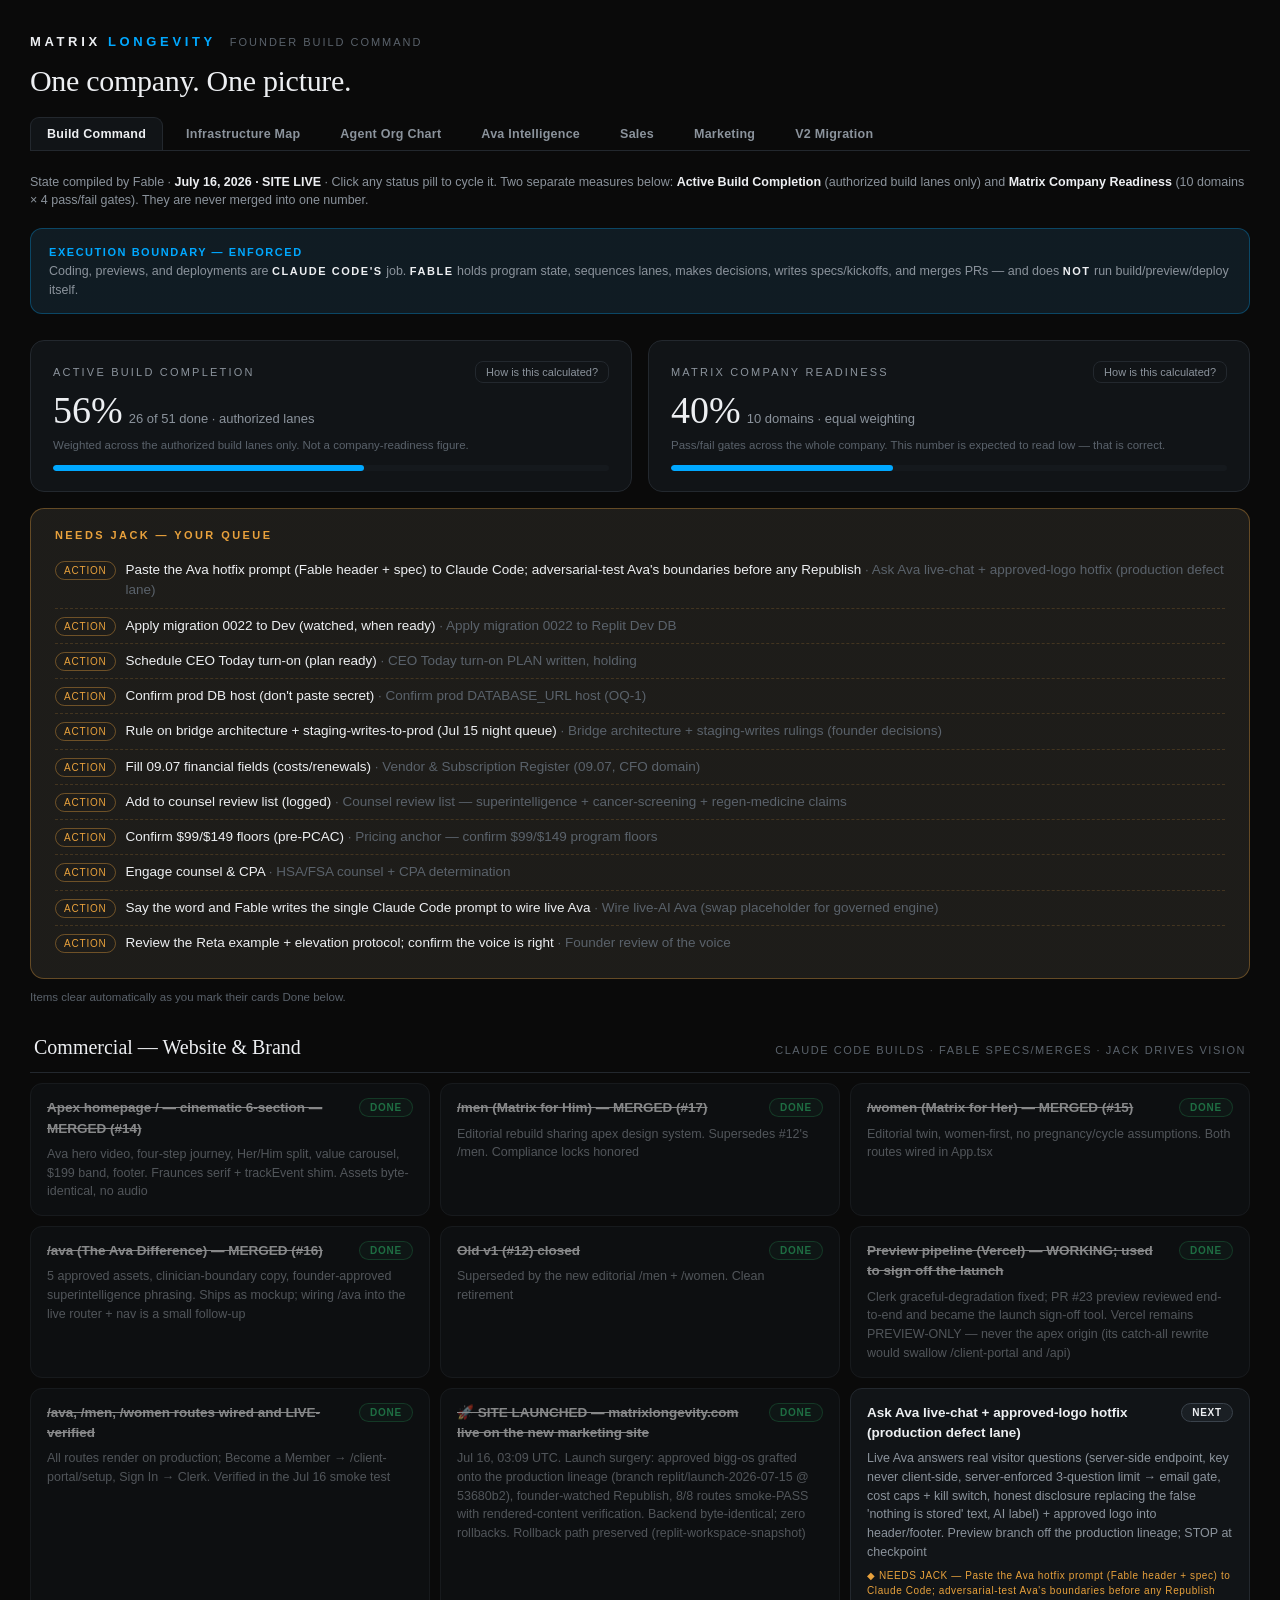
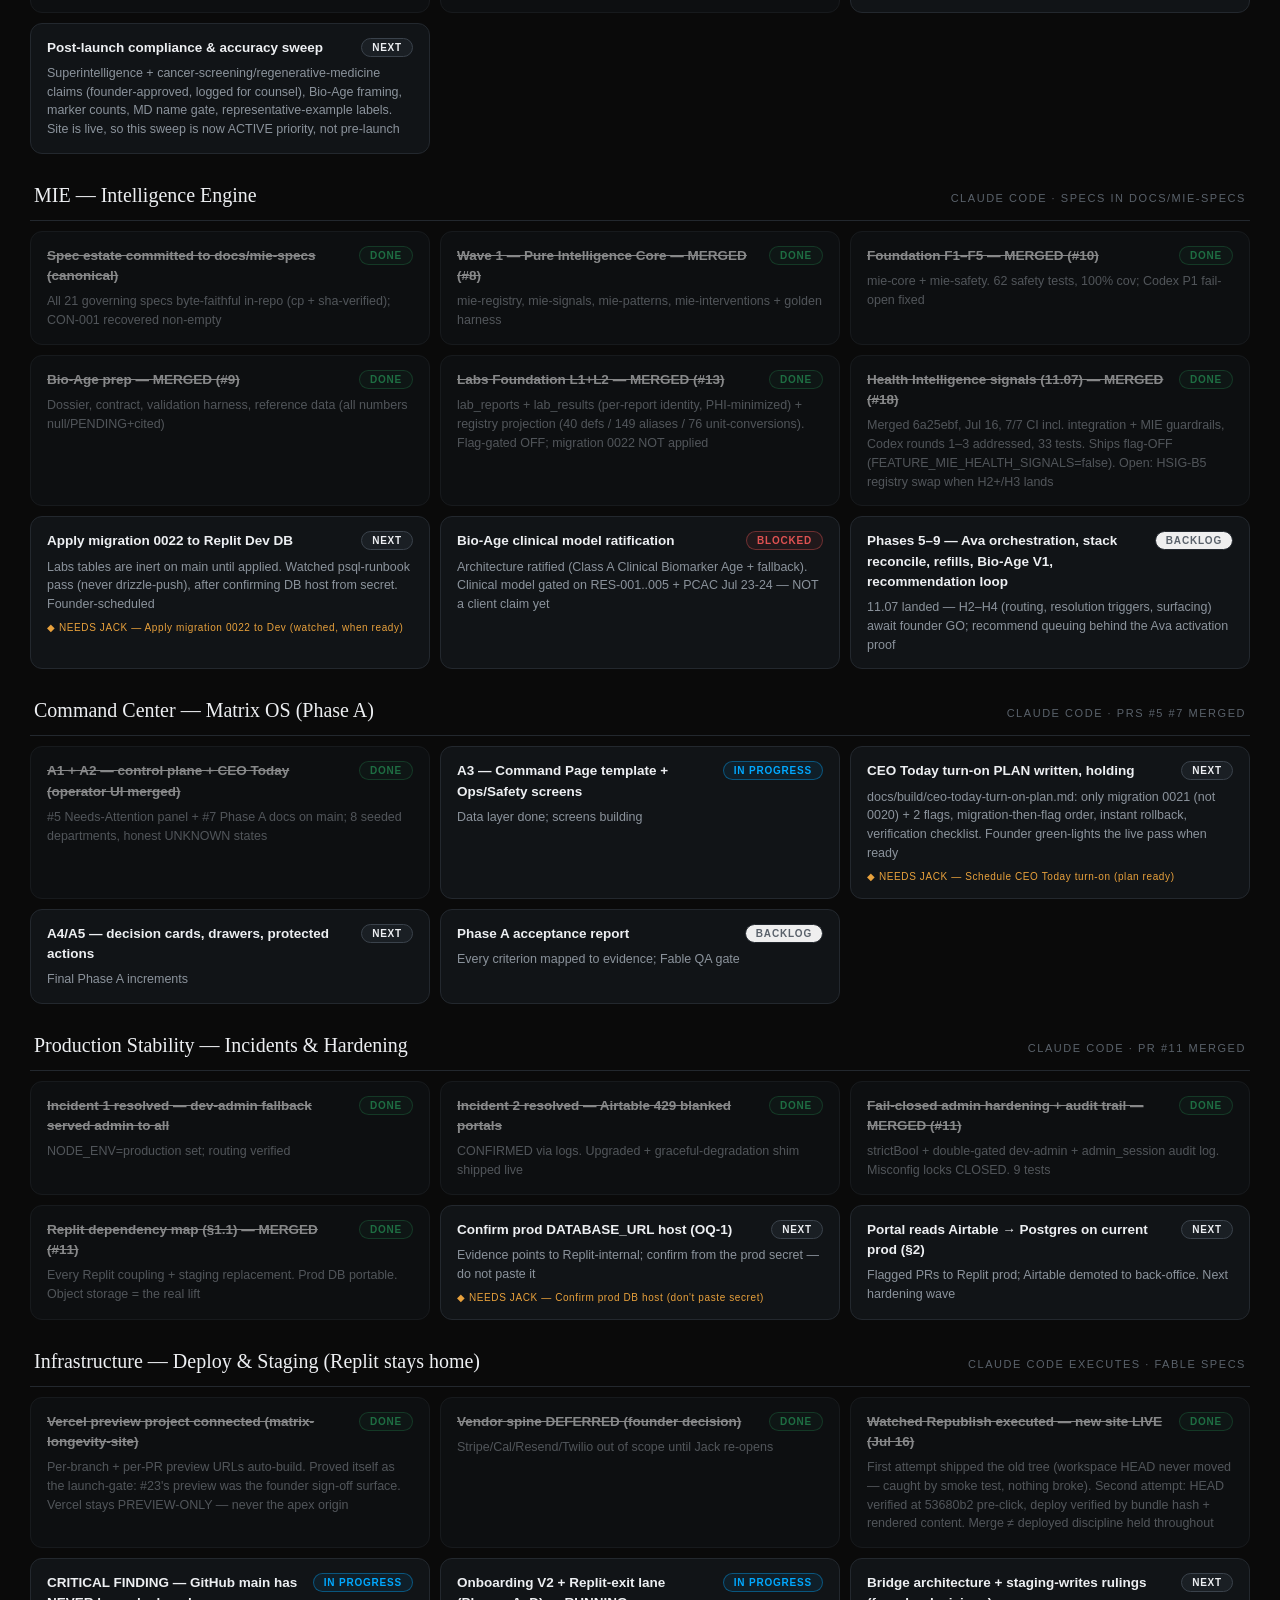
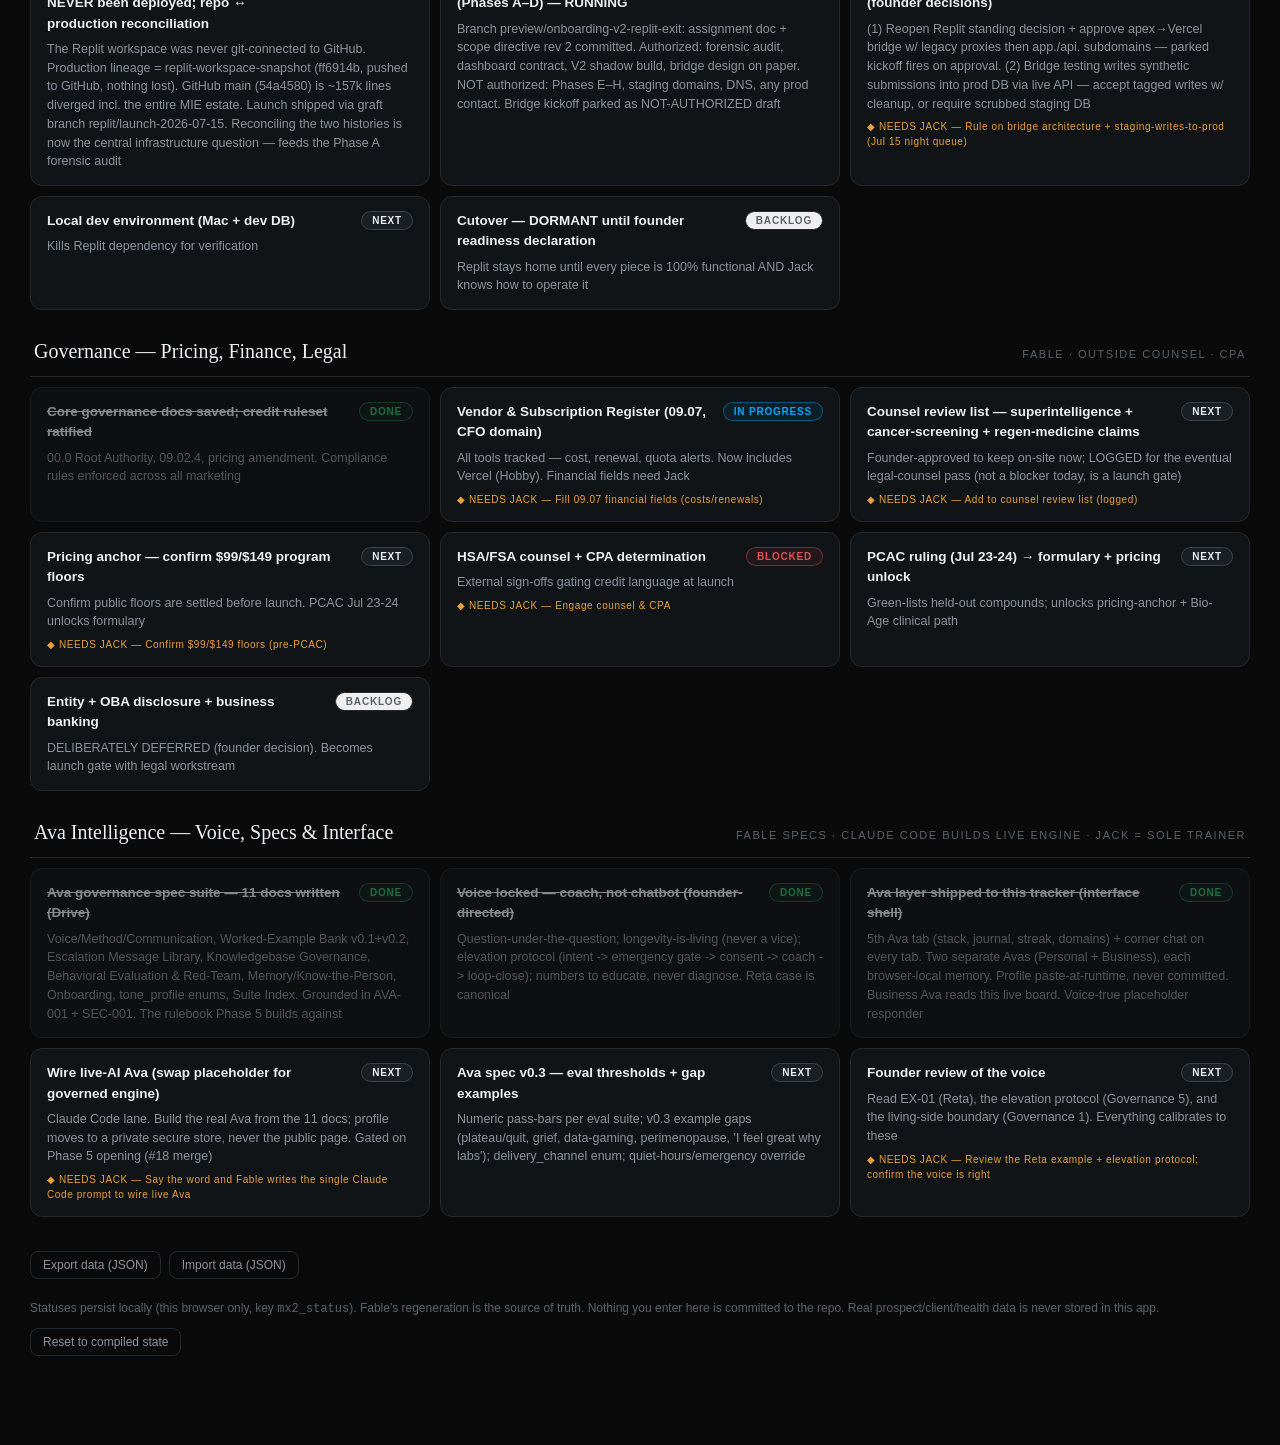
==== commit b2d1f71c: "Wire V2 Migration as additive 7th tab: data/v2.js + renderV2() per e540f85 shell rule; v2.html stays" ====
--- a/index.html
+++ b/index.html
@@ -21,6 +21,7 @@
     <button class="tab"        role="tab" id="tab-ava"       aria-controls="view-ava"       aria-selected="false" data-tab="ava">Ava Intelligence</button>
     <button class="tab"        role="tab" id="tab-sales"     aria-controls="view-sales"     aria-selected="false" data-tab="sales">Sales</button>
     <button class="tab"        role="tab" id="tab-marketing" aria-controls="view-marketing" aria-selected="false" data-tab="marketing">Marketing</button>
+    <button class="tab"        role="tab" id="tab-v2"        aria-controls="view-v2"        aria-selected="false" data-tab="v2">V2 Migration</button>
   </nav>
 
   <div class="legend" id="maplegend" style="display:none" aria-hidden="true">
@@ -86,6 +87,12 @@
     <div id="marketingmount"></div>
   </section>
 
+  <section class="view" id="view-v2" role="tabpanel" aria-labelledby="tab-v2" tabindex="-1">
+    <div class="intro">Matrix V2 greenfield migration — command state, gates, migration tiers and settled decisions. <b>Postgres is the single authoritative store; Airtable is a controlled, governed interface.</b> Content mirrors the standalone <a class="v2link" href="v2.html">V2 Migration Command page</a>, which remains the fallback surface.</div>
+    <div class="meta" id="v2meta"></div>
+    <div id="v2mount"></div>
+  </section>
+
   </main>
 </div>
 
@@ -122,6 +129,7 @@
 <script src="data/org.js"></script>
 <script src="data/ava.js"></script>
 <script src="data/archive-command-center.js"></script>
+<script src="data/v2.js"></script>
 <!-- Application (code-owned rendering/persistence) loads last -->
 <script src="app.js"></script>
 </body>
--- a/app.css
+++ b/app.css
@@ -285,3 +285,21 @@
 .claimrow .cl-name{font-size:12.5px}
 .claimrow .cl-stat{display:flex;gap:6px;flex-wrap:wrap;justify-content:flex-end;max-width:60%}
 @media (max-width:640px){ .cap-grid{grid-template-columns:1fr} .cc-grid{grid-template-columns:1fr} .metric .mpct{font-size:30px} }
+
+/* ================= V2 MIGRATION TAB (additive; renders data/v2.js) ================= */
+.v2link{color:var(--blue);text-decoration:none}
+.v2link:hover{text-decoration:underline}
+.v2arch{background:linear-gradient(0deg,rgba(47,191,113,.06),rgba(47,191,113,.06)),var(--card);border:1px solid rgba(47,191,113,.35);border-radius:14px;padding:16px 18px;margin-bottom:18px}
+.v2arch h3{font-size:11px;letter-spacing:.16em;text-transform:uppercase;color:var(--green);margin-bottom:6px}
+.v2arch p{font-size:12.5px;color:var(--dim)}
+.v2gate{display:flex;gap:10px;align-items:baseline;padding:8px 0;border-bottom:1px dashed var(--line);font-size:12.5px}
+.v2gate:last-child{border-bottom:0}
+.v2gate .g{min-width:140px;font-weight:600;font-size:12px;flex:0 0 auto}
+.v2gate .d{color:var(--dim)}
+.v2tier{border-left:3px solid var(--line);padding-left:12px;margin-bottom:12px}
+.v2tier.mig{border-color:var(--green)}
+.v2tier.seed{border-color:var(--blue)}
+.v2tier.arc{border-color:var(--faint)}
+.v2tier b{font-size:13px}
+.v2tier p{font-size:12px;color:var(--dim);margin-top:2px}
+@media (max-width:640px){ .v2gate{flex-direction:column;gap:2px} }
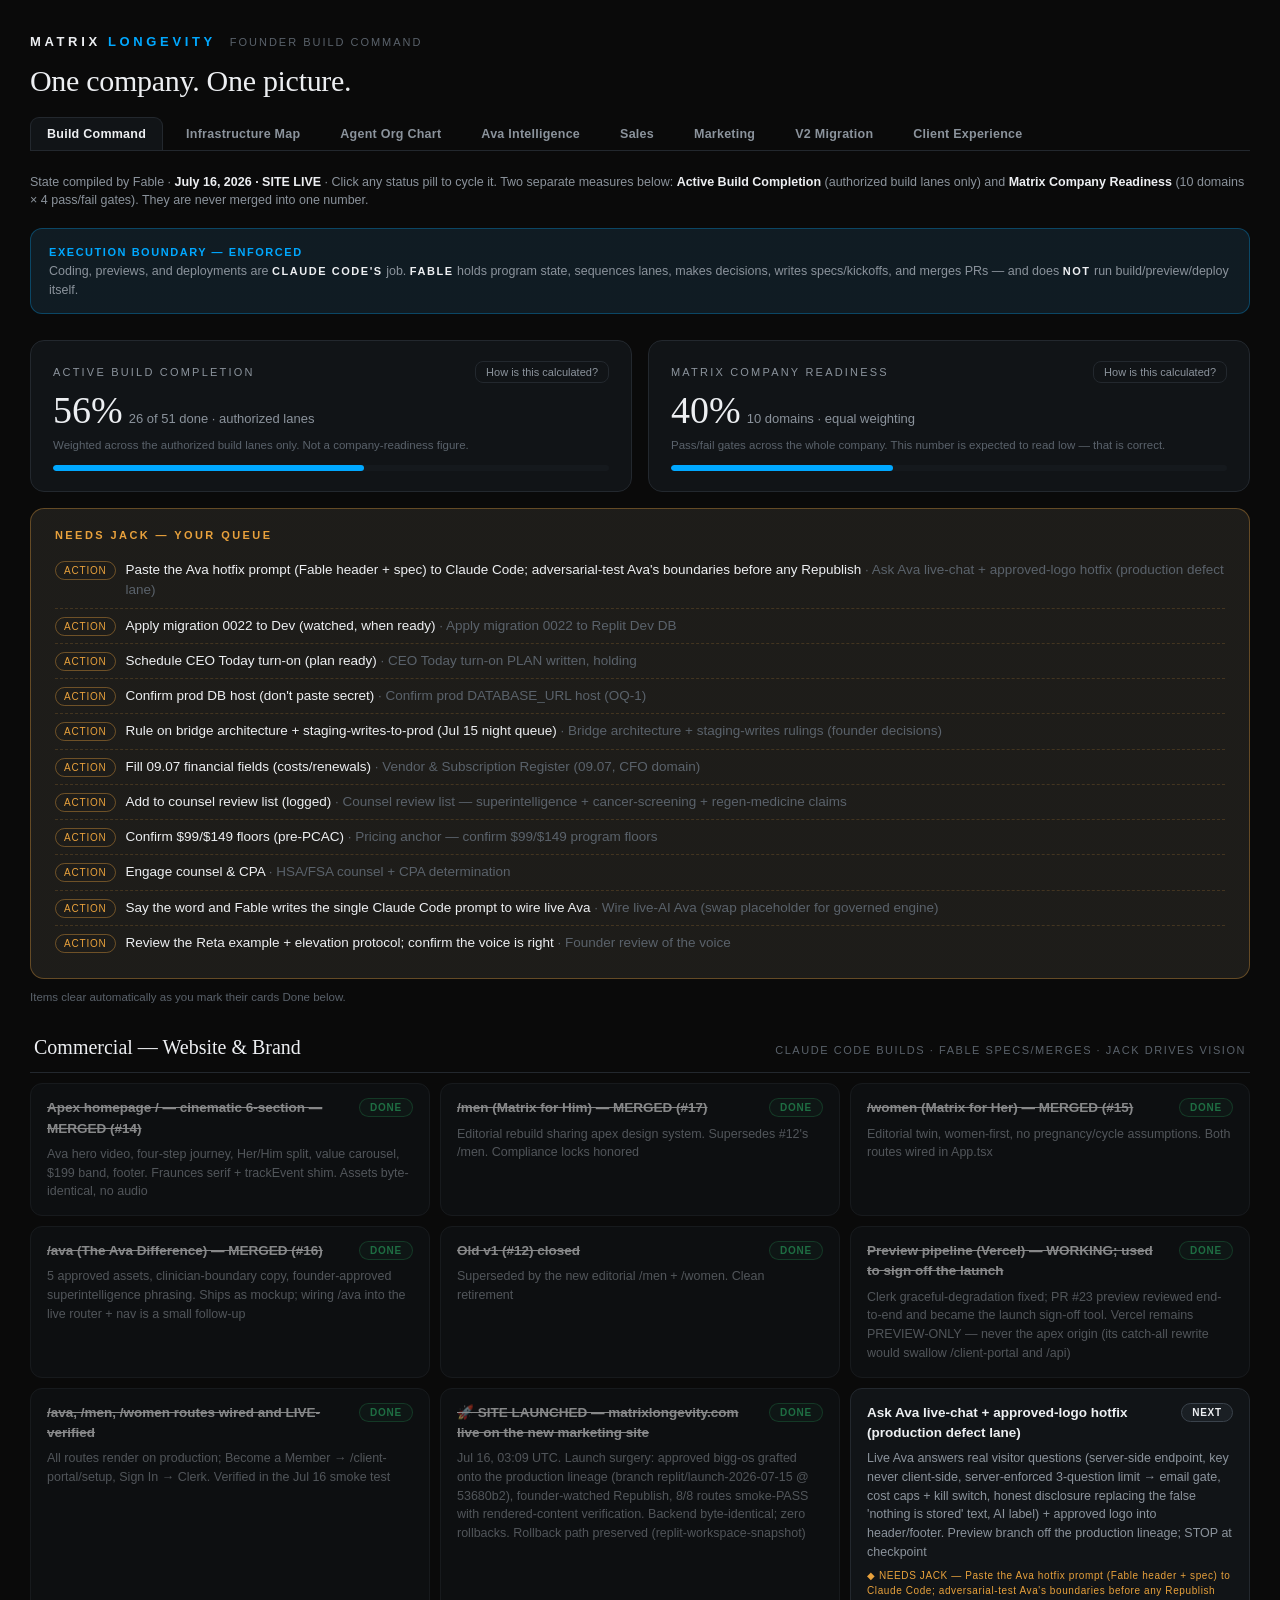
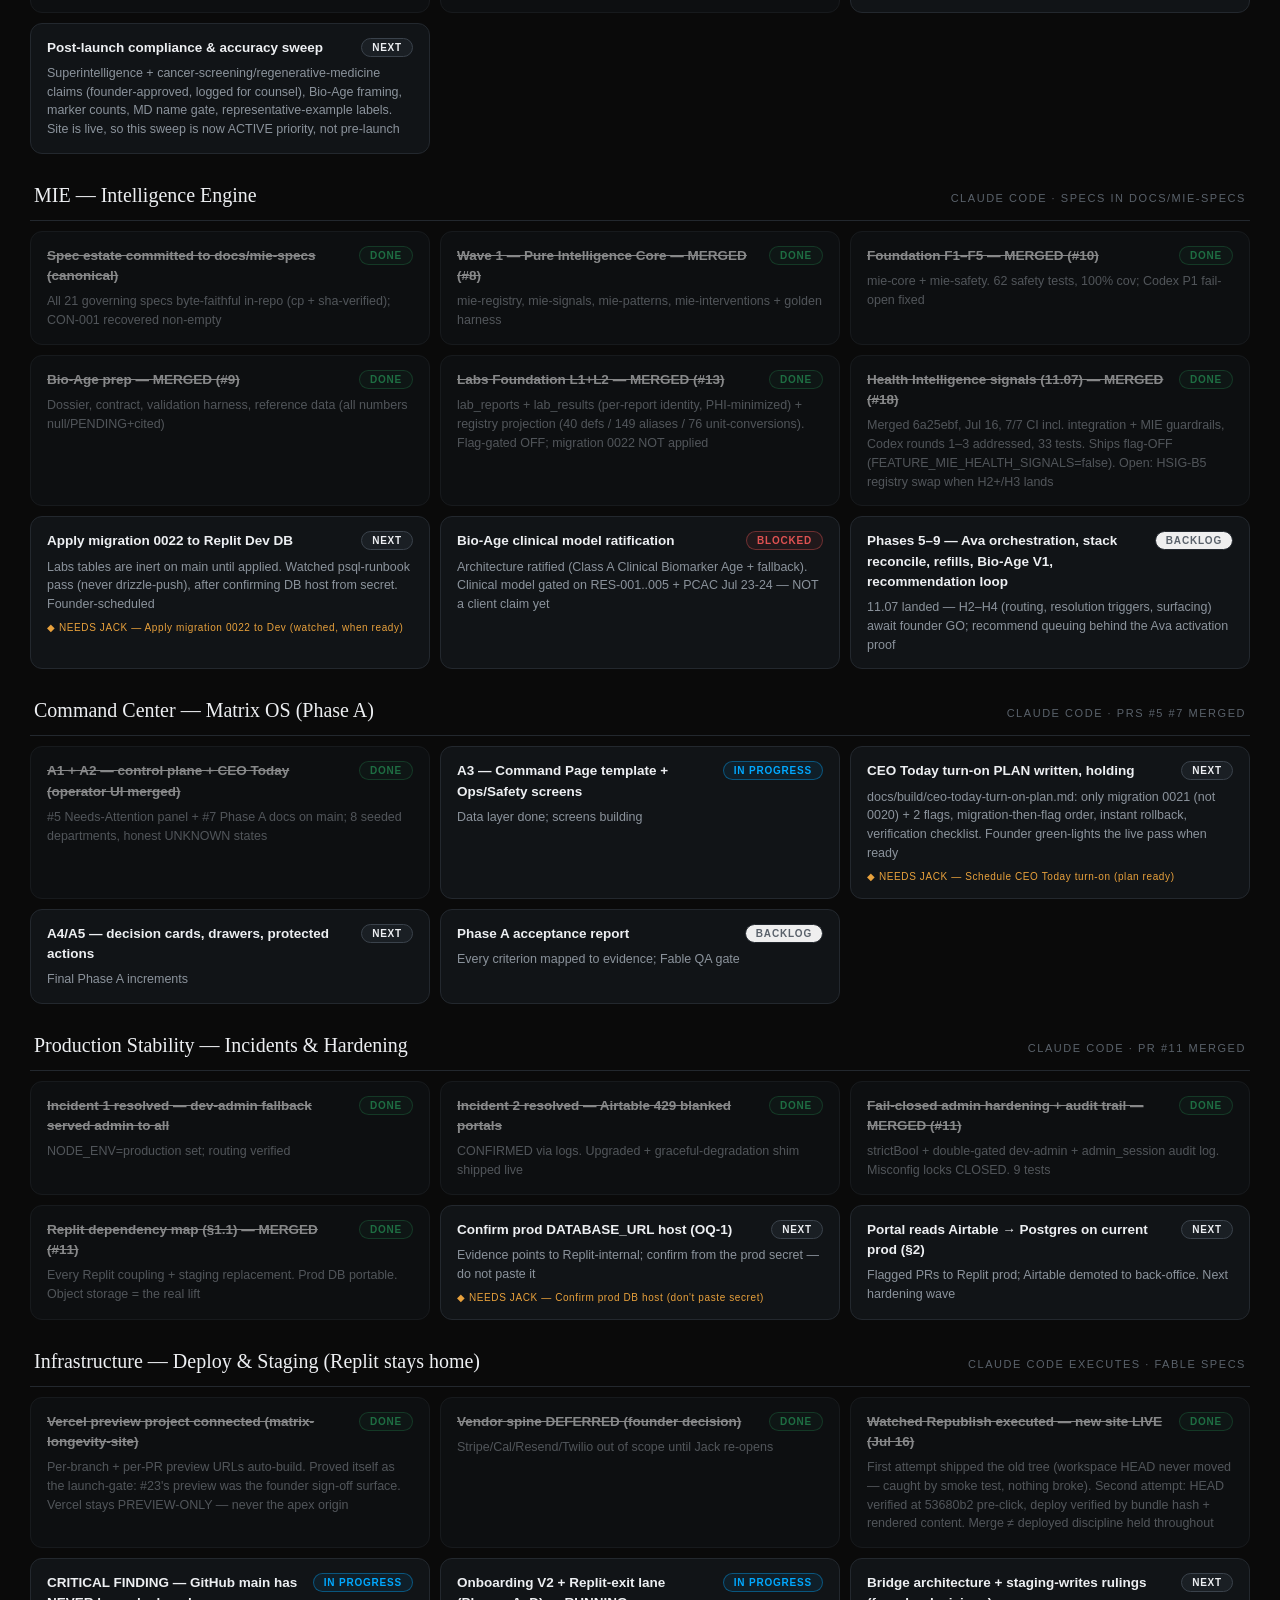
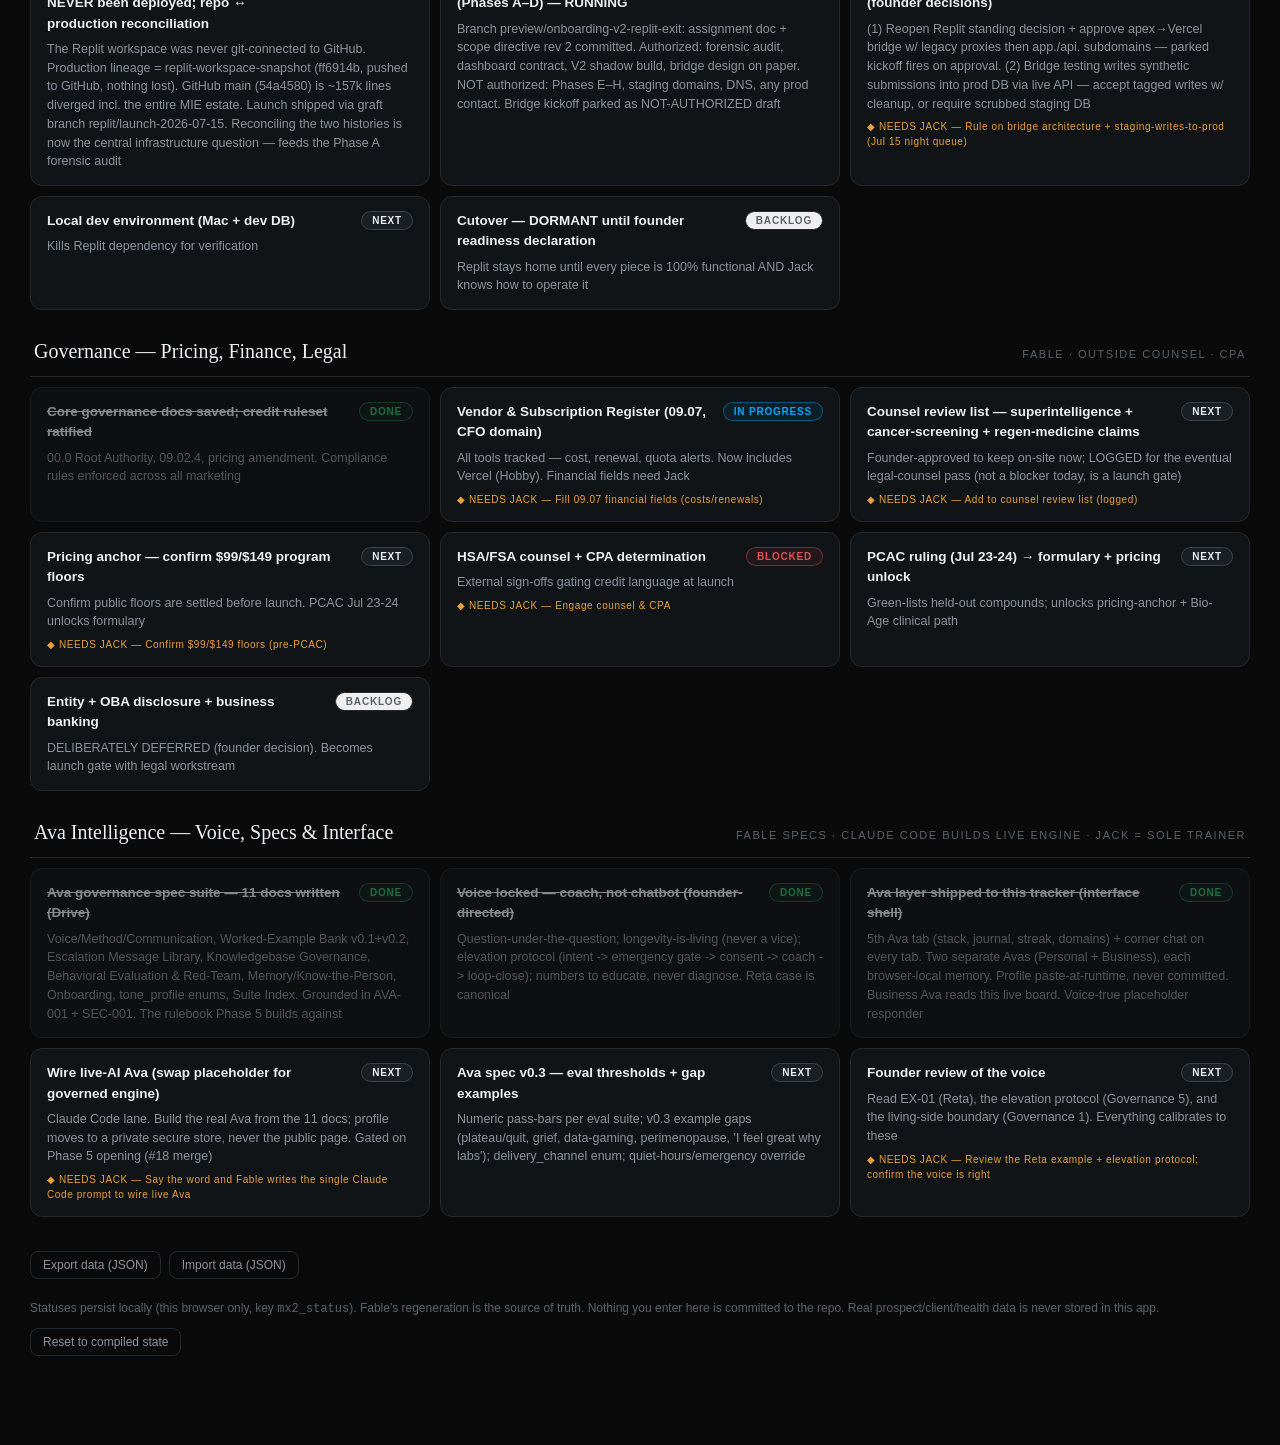
==== commit d6ec4681: "Client Experience: additive 8th tab + standalone blueprint (experience.html) Experience blueprint — " ====
--- a/index.html
+++ b/index.html
@@ -22,6 +22,7 @@
     <button class="tab"        role="tab" id="tab-sales"     aria-controls="view-sales"     aria-selected="false" data-tab="sales">Sales</button>
     <button class="tab"        role="tab" id="tab-marketing" aria-controls="view-marketing" aria-selected="false" data-tab="marketing">Marketing</button>
     <button class="tab"        role="tab" id="tab-v2"        aria-controls="view-v2"        aria-selected="false" data-tab="v2">V2 Migration</button>
+    <button class="tab"        role="tab" id="tab-experience" aria-controls="view-experience" aria-selected="false" data-tab="experience">Client Experience</button>
   </nav>
 
   <div class="legend" id="maplegend" style="display:none" aria-hidden="true">
@@ -93,6 +94,12 @@
     <div id="v2mount"></div>
   </section>
 
+  <section class="view" id="view-experience" role="tabpanel" aria-labelledby="tab-experience" tabindex="-1">
+    <div class="intro">Client Experience blueprint — the honest current-state read and the designed target for how a Matrix member is oriented, guided and kept. <b>This is the design half; its forensic twin (CX-1) certifies real state with file:line evidence.</b> The full multi-tab document is the standalone <a class="v2link" href="experience.html">Client Experience Blueprint page</a>.</div>
+    <div class="meta" id="expmeta"></div>
+    <div id="expmount"></div>
+  </section>
+
   </main>
 </div>
 
@@ -130,6 +137,7 @@
 <script src="data/ava.js"></script>
 <script src="data/archive-command-center.js"></script>
 <script src="data/v2.js"></script>
+<script src="data/experience.js"></script>
 <!-- Application (code-owned rendering/persistence) loads last -->
 <script src="app.js"></script>
 </body>
